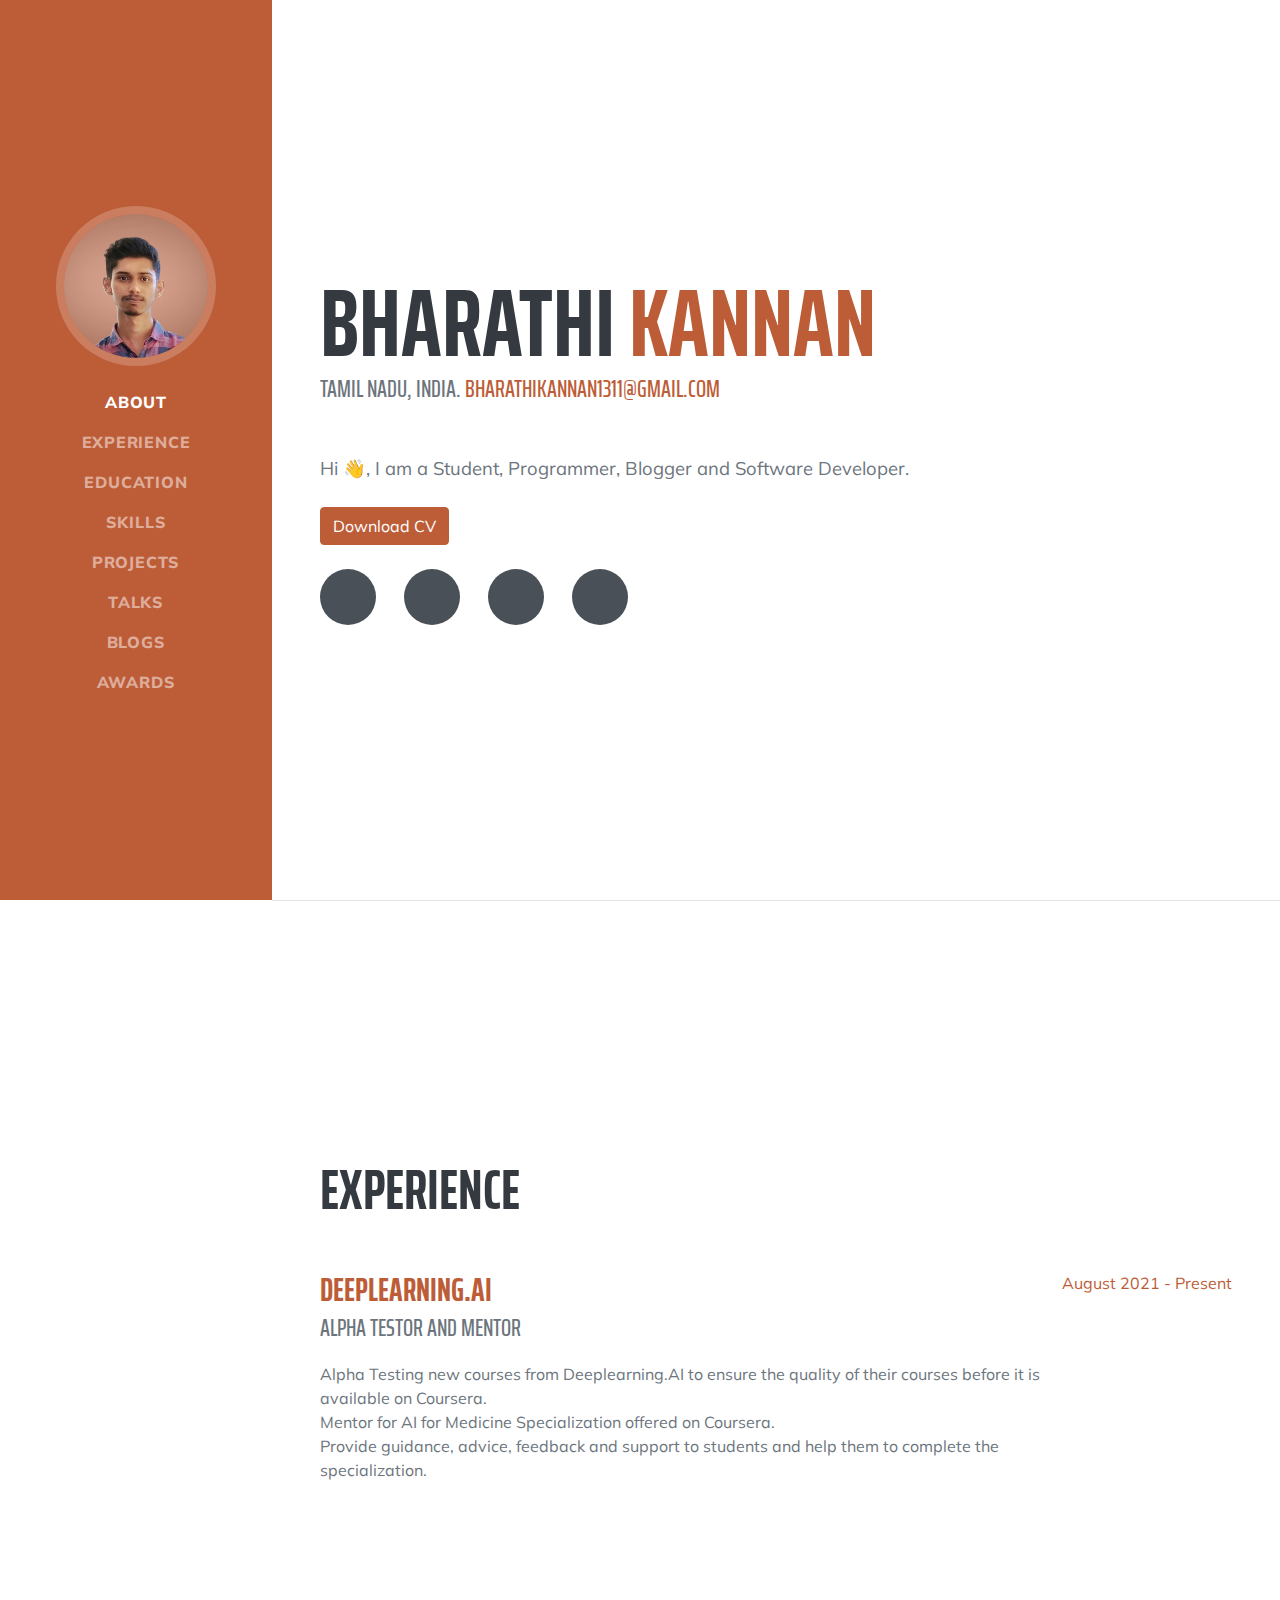
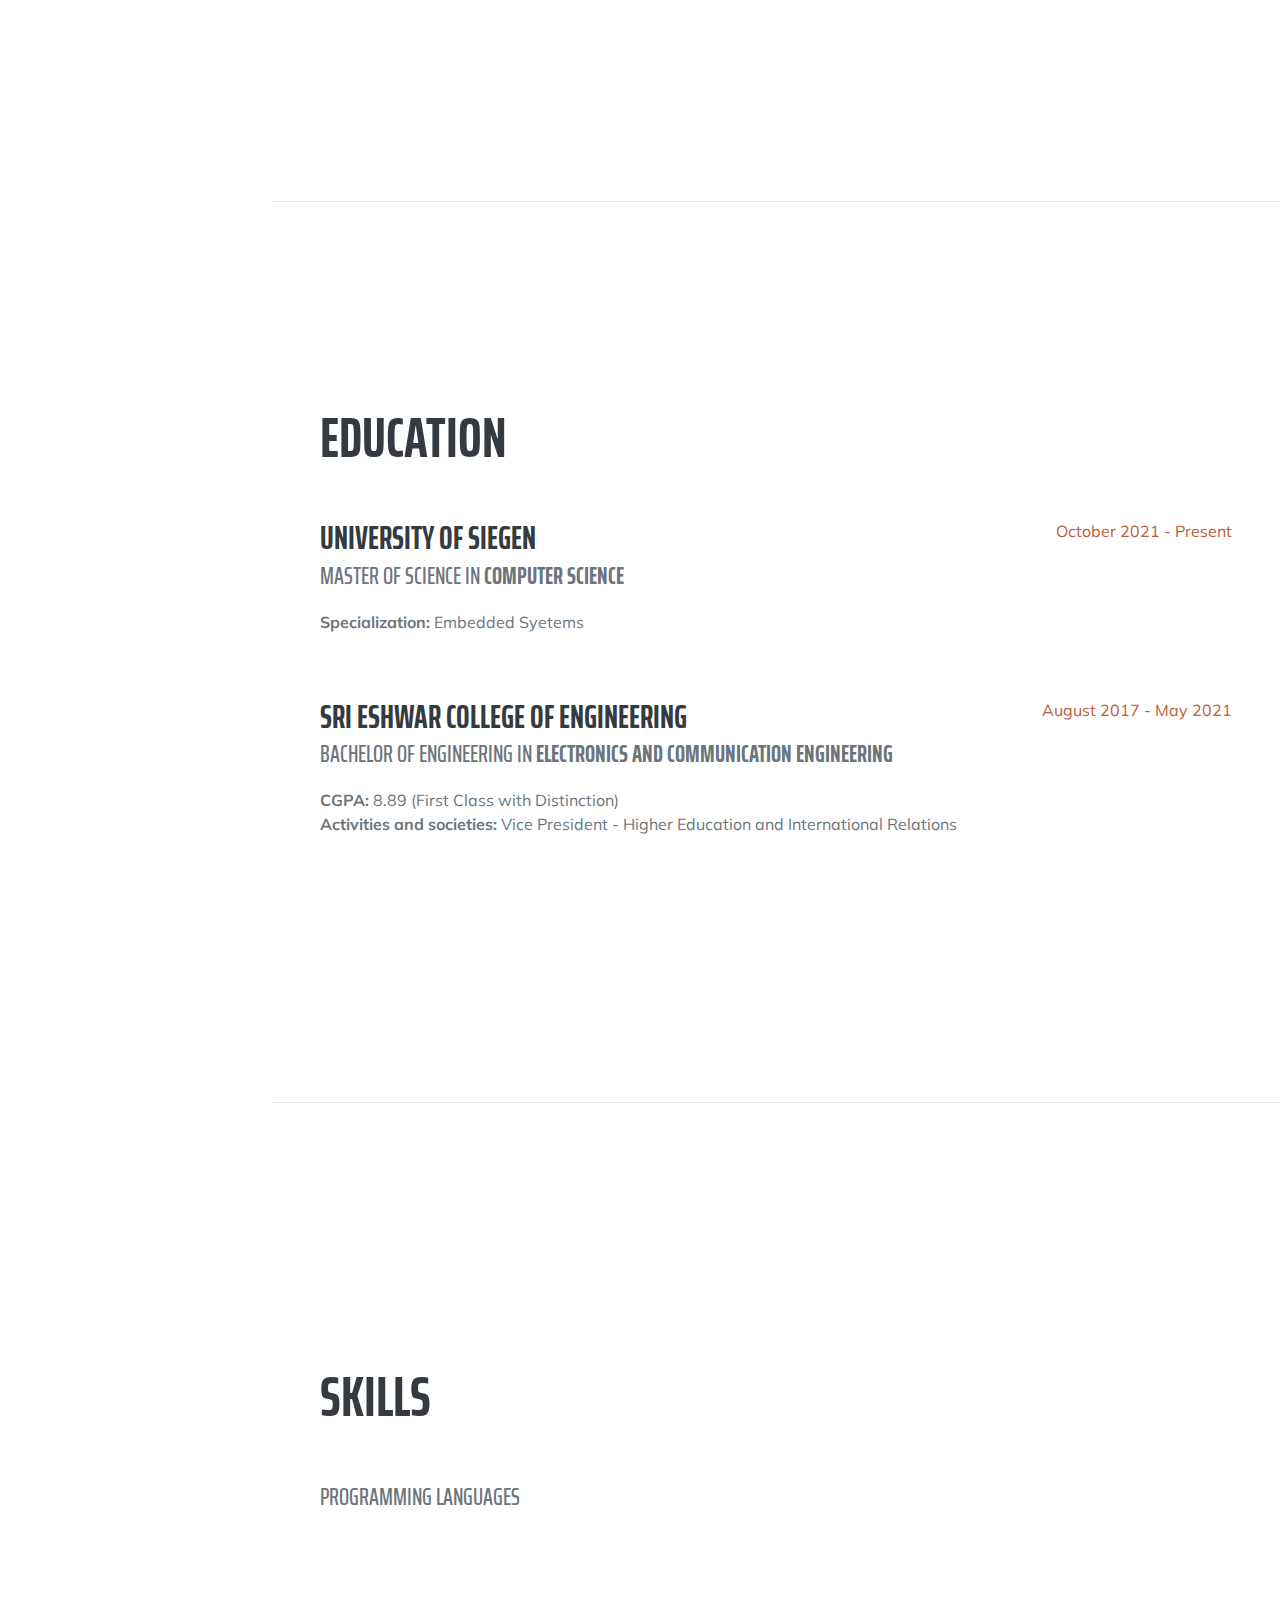
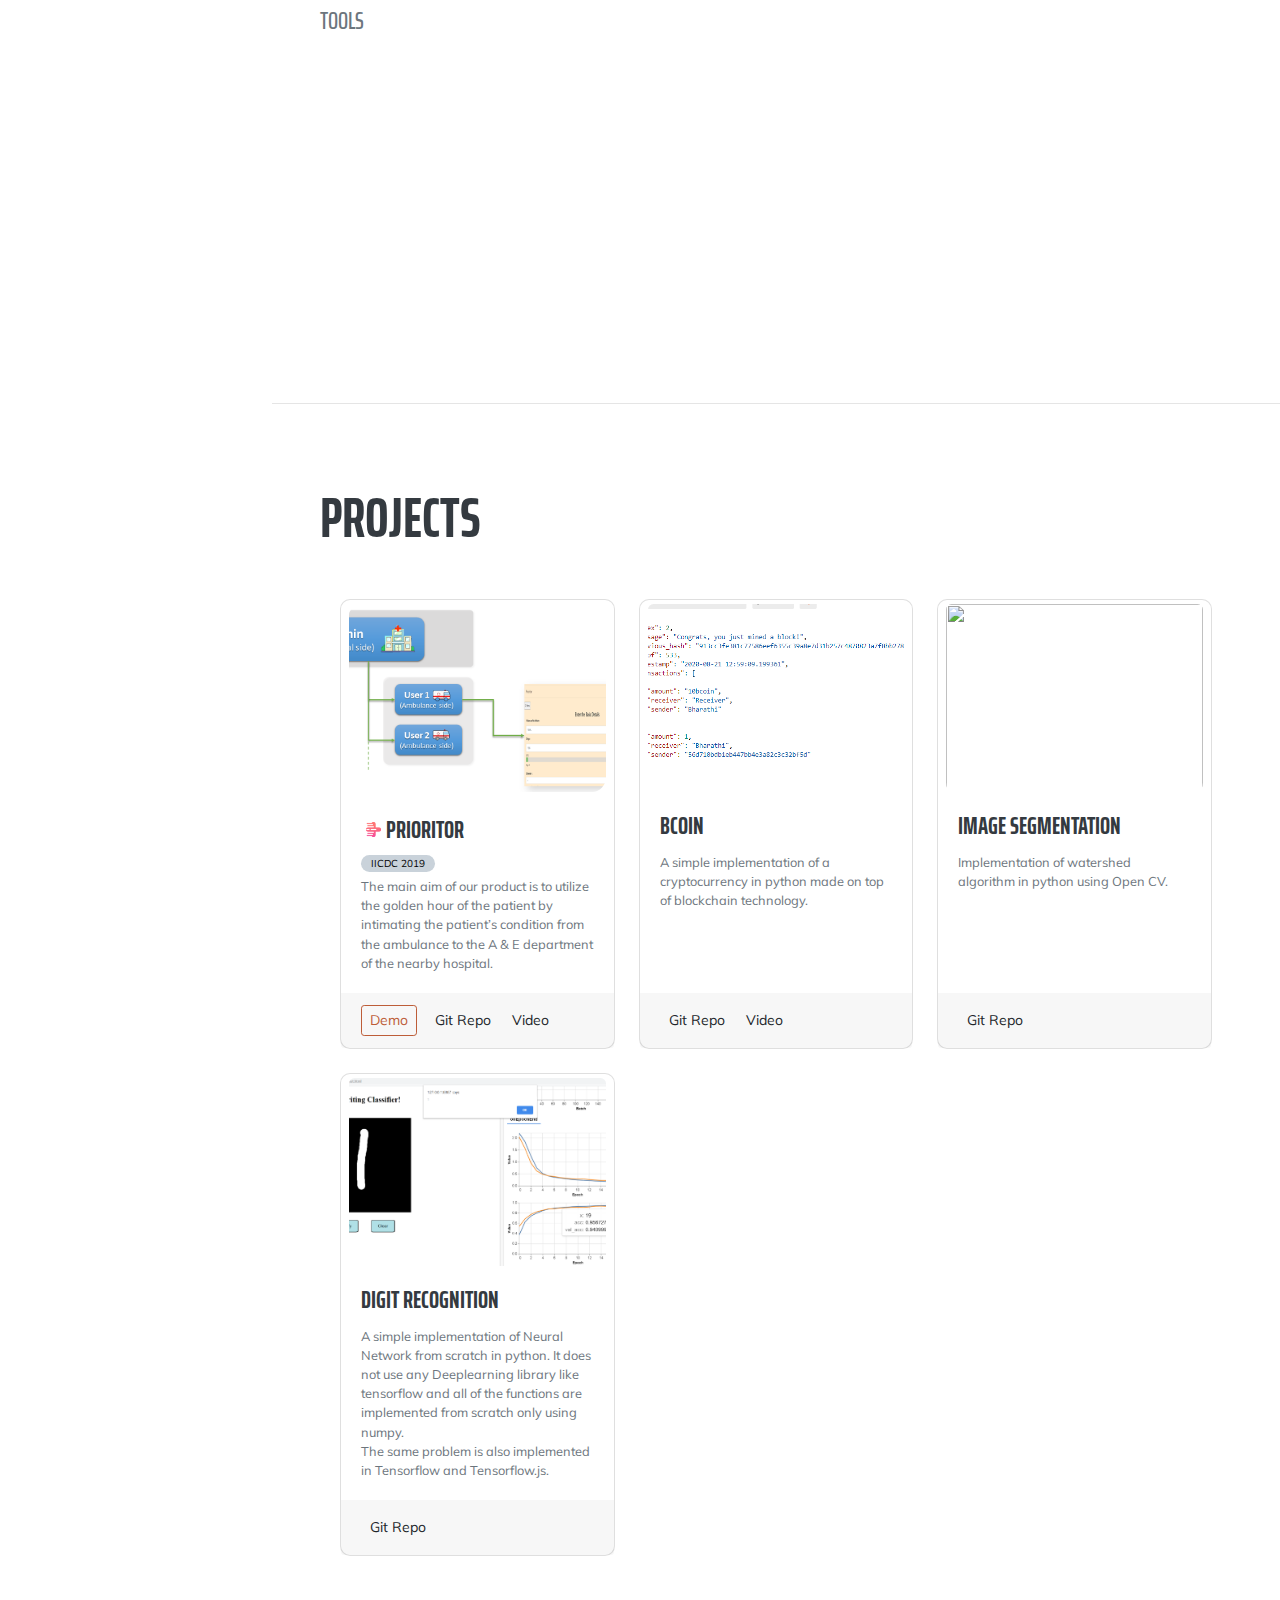
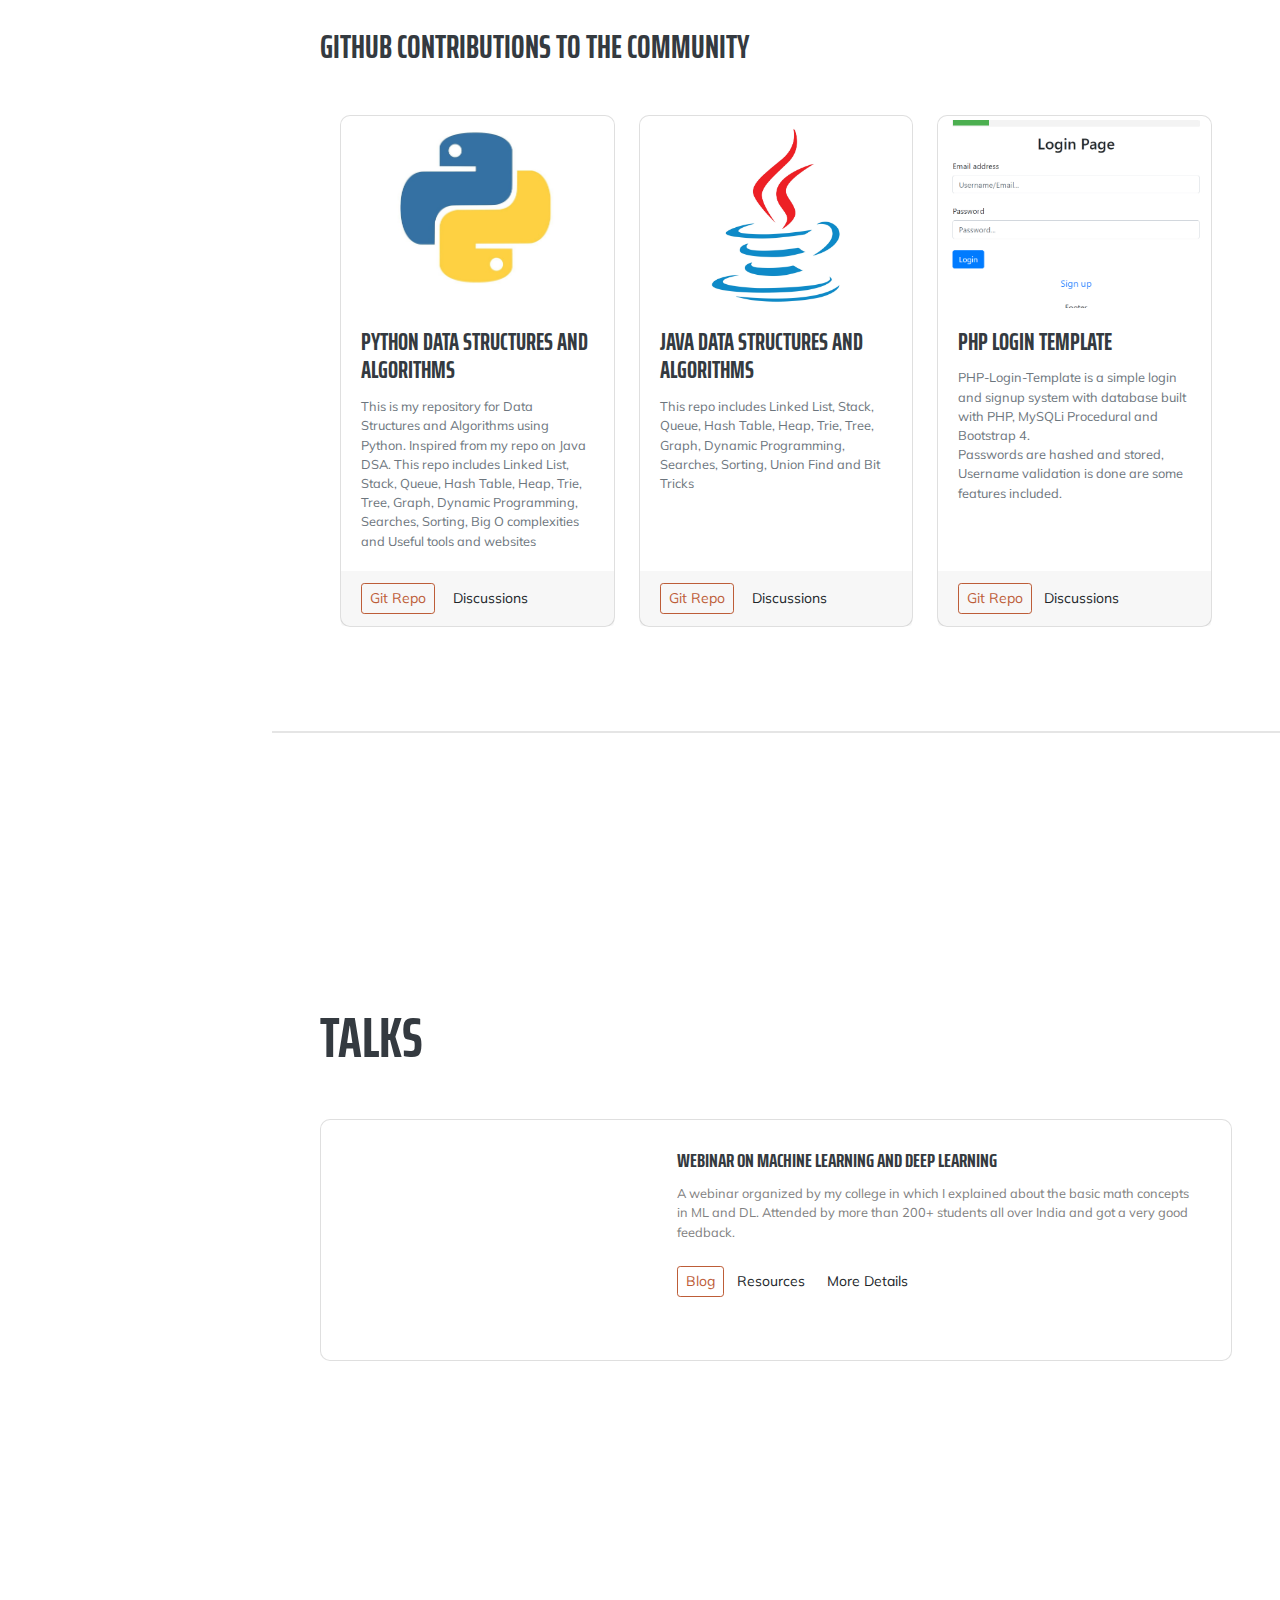
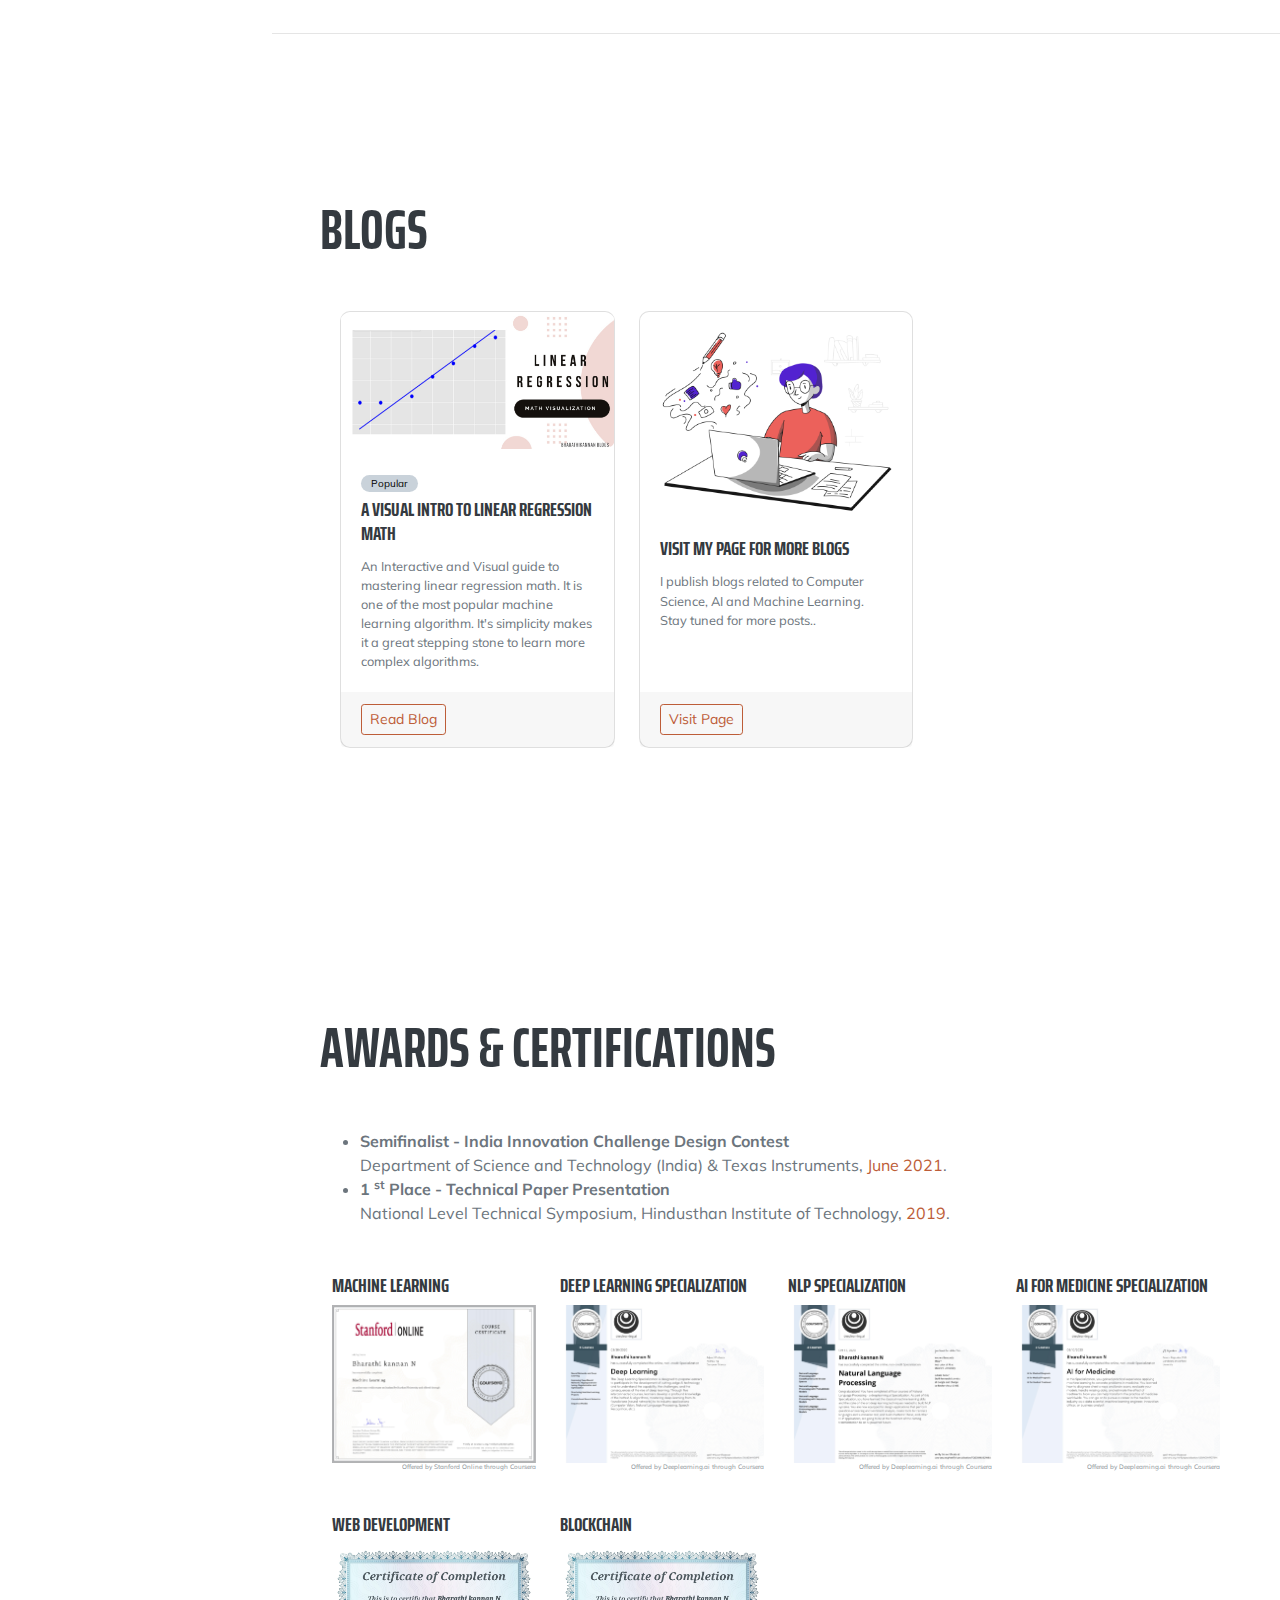
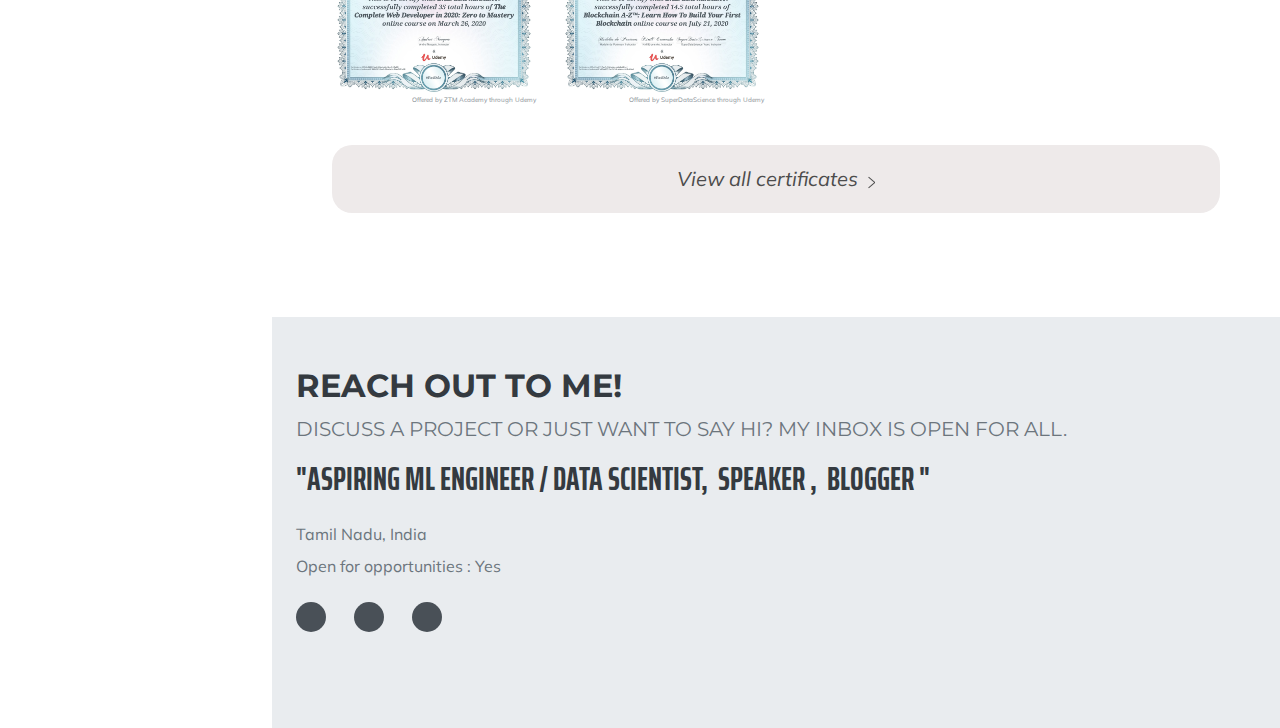
==== index.html @ 7c40009e "Update index.html" ====
<!DOCTYPE html>
<html lang="en">
    <head>
        <meta charset="utf-8" />
        <meta name="viewport" content="width=device-width, initial-scale=1, shrink-to-fit=no" />
        <meta name="description" content="" />
        <meta name="author" content="" />
        <title>Bharathi Kannan | Portfolio</title>
        <link rel="icon" type="image/x-icon" href="assets/img/logo.png" />
        <meta property="og:title" content="Bharathi kannan | Portfolio" />
        <meta property="og:url" content="bharathikannann.github.io" />
        <meta property='og:image' content='assets/img/manontable.png' />
        <meta property="og:description" content="Hi all, I'm Bharathi Kannan" />
        <!-- Font Awesome icons (free version)-->
        <script src="https://use.fontawesome.com/releases/v5.15.1/js/all.js" crossorigin="anonymous"></script>
        <!-- Google fonts-->
        <link href="https://fonts.googleapis.com/css2?family=Montserrat:ital,wght@0,300;0,400;0,500;1,400&display=swap"
            rel="stylesheet">
        <link href="https://fonts.googleapis.com/css?family=Saira+Extra+Condensed:500,700" rel="stylesheet" type="text/css" />
        <link href="https://fonts.googleapis.com/css?family=Muli:400,400i,800,800i" rel="stylesheet" type="text/css" />
        <!-- Core theme CSS (includes Bootstrap)-->
        <link href="css/styles.css" rel="stylesheet" />
        <script src="https://code.iconify.design/1/1.0.7/iconify.min.js"></script>
        <script src="https://ajax.googleapis.com/ajax/libs/jquery/3.5.1/jquery.min.js"></script>

        <!-- Global site tag (gtag.js) - Google Analytics -->
        <script async src="https://www.googletagmanager.com/gtag/js?id=UA-186067054-2"></script>
        <script>
            window.dataLayer = window.dataLayer || [];
            function gtag() { dataLayer.push(arguments); }
            gtag('js', new Date());

            gtag('config', 'UA-186067054-2');
        </script>
        <style>
            .wave {
            animation-name: wave-animation;  /* Refers to the name of your @keyframes element below */
            animation-duration: 2.5s;        /* Change to speed up or slow down */
            animation-iteration-count: infinite;  /* Never stop waving :) */
            transform-origin: 70% 70%;       /* Pivot around the bottom-left palm */
            display: inline-block;
            }

            @keyframes wave-animation {
                0% { transform: rotate( 0.0deg) }
            10% { transform: rotate(14.0deg) }  /* The following five values can be played with to make the waving more or less extreme */
            20% { transform: rotate(-8.0deg) }
            30% { transform: rotate(14.0deg) }
            40% { transform: rotate(-4.0deg) }
            50% { transform: rotate(10.0deg) }
            60% { transform: rotate( 0.0deg) }  /* Reset for the last half to pause */
            100% { transform: rotate( 0.0deg) }
            }
        </style>

    </head>
    <body id="page-top">
        <!-- Navigation-->
        <nav class="navbar navbar-expand-lg navbar-dark bg-primary fixed-top" id="sideNav">
            <a class="navbar-brand js-scroll-trigger" href="#page-top">
                <span class="d-block d-lg-none">Bharathi Kannan</span>
                <span class="d-none d-lg-block"><img class="img-fluid img-profile rounded-circle mx-auto mb-2" src="assets/img/profile.jpg" alt="" /></span>
            </a>
            <button class="navbar-toggler" type="button" data-toggle="collapse" data-target="#navbarSupportedContent" aria-controls="navbarSupportedContent" aria-expanded="false" aria-label="Toggle navigation"><span class="navbar-toggler-icon"></span></button>
            <div class="collapse navbar-collapse" id="navbarSupportedContent">
                <ul class="navbar-nav">
                    <li class="nav-item"><a class="nav-link js-scroll-trigger" href="#about">About</a></li>
                    <li class="nav-item"><a class="nav-link js-scroll-trigger" href="#experience">Experience</a></li>
                    <li class="nav-item"><a class="nav-link js-scroll-trigger" href="#education">Education</a></li>
                    <li class="nav-item"><a class="nav-link js-scroll-trigger" href="#skills">Skills</a></li>
                    <li class="nav-item"><a class="nav-link js-scroll-trigger" href="#projects">Projects</a></li>
                    <li class="nav-item"><a class="nav-link js-scroll-trigger" href="#talks">Talks</a></li>
                    <li class="nav-item"><a class="nav-link js-scroll-trigger" href="#blogs">Blogs</a></li>
                    <!-- <li class="nav-item"><a class="nav-link js-scroll-trigger" href="#interests">Interests</a></li> -->
                    <li class="nav-item"><a class="nav-link js-scroll-trigger" href="#awards">Awards</a></li>
                </ul>
            </div>
        </nav>
        <!-- Page Content-->
        <div class="container-fluid p-0">
            <!-- About-->
            <section class="resume-section" id="about">
                <div class="resume-section-content">
                    <h1 class="mb-0">
                        Bharathi
                        <span class="text-primary">Kannan</span>
                    </h1>
                    <div class="subheading mb-5">
                        Tamil Nadu, India.
                        <a href="mailto:bharathikannan1311@gmail.com">bharathikannan1311@gmail.com</a>
                    </div>
                    <p class="lead mb-4">Hi <span class="wave">👋</span>, I am a Student, Programmer, Blogger and Software Developer.</p>
                    <div class="mb-4">
                        <a href="assets/Curriculum vitae.pdf" target="_blank" class="btn btn-primary">Download CV</a>
                    </div>
                    <div class="social-icons">
                        <a class="social-icon" href="https://www.linkedin.com/in/bharathi-kannan-n-077a1b14a/" target="_blank"><i class="fab fa-linkedin-in"></i></a>
                        <a class="social-icon" href="https://github.com/bharathikannann" target="_blank"><i class="fab fa-github"></i></a>
                        <a class="social-icon" href="https://twitter.com/bkn1311?s=08" target="_blank"><i class="fab fa-twitter"></i></a>
                        <a class="social-icon" href="https://bharathikannann.github.io/blogs/" target="_blank"><span class="iconify" data-icon="dashicons:welcome-write-blog" data-inline="false"></span></a>
                        <!-- <a class="social-icon" href="#"><i class="fab fa-facebook-f" target="_blank"></i></a> -->
                    </div>
                </div>
            </section>
            <hr class="m-0" />
            <!-- Experience-->
            <section class="resume-section" id="experience">
                <div class="resume-section-content">
                    <h2 class="mb-5">Experience</h2>
                    <div class="d-flex flex-column flex-md-row justify-content-between mb-5">
                        <div class="flex-grow-1">
                            <h3 class="mb-0"><a href="https://www.coursera.org/deeplearning-ai" target="_blank">Deeplearning.AI</a></h3>
                            <div class="subheading mb-3">Alpha Testor and Mentor</div>
                            <p> Alpha Testing new courses from Deeplearning.AI to ensure the quality of their courses before it is available on Coursera.<br>
                                Mentor for AI for Medicine Specialization offered on Coursera.<br>
                                Provide guidance, advice, feedback and support to students and help them to complete the specialization.</p>
                        </div>
                        <div class="flex-shrink-0"><span class="text-primary">August 2021 - Present</span></div>
                    </div>
                    <!-- <div class="d-flex flex-column flex-md-row justify-content-between mb-5">
                        <div class="flex-grow-1">
                            <h3 class="mb-0">Web Developer</h3>
                            <div class="subheading mb-3">Intelitec Solutions</div>
                            <p>Capitalize on low hanging fruit to identify a ballpark value added activity to beta test. Override the digital divide with additional clickthroughs from DevOps. Nanotechnology immersion along the information highway will close the loop on focusing solely on the bottom line.</p>
                        </div>
                        <div class="flex-shrink-0"><span class="text-primary">December 2011 - March 2013</span></div>
                    </div>
                    <div class="d-flex flex-column flex-md-row justify-content-between mb-5">
                        <div class="flex-grow-1">
                            <h3 class="mb-0">Junior Web Designer</h3>
                            <div class="subheading mb-3">Shout! Media Productions</div>
                            <p>Podcasting operational change management inside of workflows to establish a framework. Taking seamless key performance indicators offline to maximise the long tail. Keeping your eye on the ball while performing a deep dive on the start-up mentality to derive convergence on cross-platform integration.</p>
                        </div>
                        <div class="flex-shrink-0"><span class="text-primary">July 2010 - December 2011</span></div>
                    </div>
                    <div class="d-flex flex-column flex-md-row justify-content-between">
                        <div class="flex-grow-1">
                            <h3 class="mb-0">Web Design Intern</h3>
                            <div class="subheading mb-3">Shout! Media Productions</div>
                            <p>Collaboratively administrate empowered markets via plug-and-play networks. Dynamically procrastinate B2C users after installed base benefits. Dramatically visualize customer directed convergence without revolutionary ROI.</p>
                        </div>
                        <div class="flex-shrink-0"><span class="text-primary">September 2008 - June 2010</span></div>
                    </div> -->
                </div>
            </section>
            <hr class="m-0" />
            <!-- Education-->
            <section class="resume-section" id="education">
                <div class="resume-section-content">
                    <h2 class="mb-5">Education</h2>
                    <div class="d-flex flex-column flex-md-row justify-content-between mb-5">
                        <div class="flex-grow-1">
                            <h3 class="mb-0">University of Siegen</h3>
                            <div class="subheading mb-3">Master of Science in <b>Computer Science</b></div>
                            <div>
                                <p><b>Specialization: </b>Embedded Syetems</p>
                            </div>
                            <!-- <p>CGPA: <b>8.89</b> (First Class with Distinction)</p> -->
                        </div>
                        <div class="flex-shrink-0"><span class="text-primary">October 2021 - Present</span></div>
                    </div>
                    <div class="d-flex flex-column flex-md-row justify-content-between mb-5">
                        <div class="flex-grow-1">
                            <h3 class="mb-0">Sri Eshwar College of Engineering</h3>
                            <div class="subheading mb-3">Bachelor of Engineering in <b>Electronics and Communication Engineering</b></div>
                            <div>
                                <p><b>CGPA:</b> 8.89 (First Class with Distinction)<br><b>Activities and societies:</b> Vice President - Higher Education and International Relations</p>
                            </div>
                            
                        </div>
                        <div class="flex-shrink-0"><span class="text-primary">August 2017 - May 2021</span></div>
                    </div>
                    <!-- <div class="d-flex flex-column flex-md-row justify-content-between">
                        <div class="flex-grow-1">
                            <h3 class="mb-0">James Buchanan High School</h3>
                            <div class="subheading mb-3">Technology Magnet Program</div>
                            <p>GPA: 3.56</p>
                        </div>
                        <div class="flex-shrink-0"><span class="text-primary">August 2002 - May 2006</span></div>
                    </div> -->
                </div>
            </section>
            <hr class="m-0" />
            <!-- Skills-->
            <section class="resume-section" id="skills">
                <div class="resume-section-content">
                    <h2 class="mb-5">Skills</h2>
                    <div class="subheading mb-3">Programming Languages</div>
                    <ul class="list-inline dev-icons">
                        <li class="list-inline-item"><i class="fab fa-python"></i></li>
                        <li class="list-inline-item"><i class="fab fa-java"></i></li>
                        <li class="list-inline-item"><i class="fab fa-html5"></i></li>
                        <li class="list-inline-item"><i class="fab fa-css3-alt"></i></li>
                        <li class="list-inline-item"><i class="fab fa-js-square"></i></li>
                        <li class="list-inline-item"><i class="fab fa-php"></i></li>
                    <div class="subheading mb-3">Tools</div>
                        <!-- <li class="list-inline-item"><i><img src="assets/img/c.png"></i></li> -->
                        <li class="list-inline-item "><span class="iconify mb-4 mt-2 pt-1" data-icon="simple-icons:tensorflow" data-inline="false"></span></li>
                        <li class="list-inline-item "><span class="iconify mb-4 mt-2 pt-1" data-icon="cib:pytorch" data-inline="false"></span></li>
                        <li class="list-inline-item "><span class="iconify mb-4 mt-2 pt-1" data-icon="file-icons:numpy" data-inline="false"></span></li>
                        <li class="list-inline-item "><span class="iconify mb-4 mt-2 pt-1" data-icon="simple-icons:pandas" data-inline="false"></span></li>
                        <li class="list-inline-item "><span class="iconify mb-4 mt-2 pt-1" data-icon="file-icons:matlab" data-inline="false"></span></li>
                        <li class="list-inline-item "><span class="iconify mb-4 mt-2 pt-1" data-icon="simple-icons:scikit-learn" data-inline="false"></span></li>
                        <li class="list-inline-item "><span class="iconify mb-4 mt-2 pt-1" data-icon="simple-icons:opencv" data-inline="false"></span></li>
                        <li class="list-inline-item"><i class="fab fa-github"></i></li>
                        <li class="list-inline-item"><i class="fab fa-bootstrap"></i></li>
                    </ul>
                    <!-- <div class="subheading mb-3">Workflow</div>
                    <ul class="fa-ul mb-0">
                        <li>
                            <span class="fa-li"><i class="fas fa-check"></i></span>
                            Mobile-First, Responsive Design
                        </li>
                        <li>
                            <span class="fa-li"><i class="fas fa-check"></i></span>
                            Cross Browser Testing & Debugging
                        </li>
                        <li>
                            <span class="fa-li"><i class="fas fa-check"></i></span>
                            Cross Functional Teams
                        </li>
                        <li>
                            <span class="fa-li"><i class="fas fa-check"></i></span>
                            Agile Development & Scrum
                        </li>
                    </ul>
                </div> -->
            </section>
            <hr class="m-0" />


            <!-- Projects-->
            <section class="resume-section" id="projects">
                <div class="resume-section-content">
                    <h2 class="mb-5">Projects</h2>
                    <div id="projectid">


                        <div class="row row-cols-1 row-cols-md-3 g-4 ml-2 mr-2">
                            <div class="col-12 col-sm-6 col-md-4 col-lg-4 mb-4">
                                <div class="card h-100 shadowhover hover-pointer">
                                <img src="assets/img/ambulance-side.png" class="card-img-top card-img-top-fit pl-2 pr-2 pt-1" alt="prioritor" style="border-radius:8%;">
                                <div class="card-body"> 
                                    <h4 class="card-title mt-1 mb-1"><img src="assets/img/prioritor-logo.png" width="25px" height="20px" style="padding: 0px 5px 5px 5px;">Prioritor </h4>
                                     <span style="color: rgb(0, 0, 0); background-color: rgb(201, 210, 218); border-radius: 10px; padding: 2px 10px 2px 10px; font-size: 10px;">IICDC 2019</span> 
                                    <p class="card-text mt-1">The main aim of our product is to utilize the golden hour of the patient by intimating the patient’s condition from the
                                                    ambulance to the A & E department of the nearby hospital. </p>
                                </div>
                                <div class="card-footer border-top-0">
                                    <small class="text-muted">
                                        <a href="https://prioritordemo.herokuapp.com/" target="_blank" class="btn btn-outline-primary btn-sm">Demo</a>&nbsp;&nbsp;
                                                <a href="https://github.com/bharathikannann/prioritor" target="_blank" class="btn btn-sm">Git Repo</a>
                                                <a href="https://youtu.be/MLfC4G1-AOU" target="_blank" class="btn btn-sm">Video</a>
                                    </small>
                                </div>
                                </div>
                            </div>
                            <div class="col-12 col-sm-6 col-md-4 col-lg-4 mb-4">
                                <div class="card h-100 shadowhover hover-pointer">
                                <img src="assets/img/MiningBlock.png" class="card-img-top card-img-top-fit pl-2 pr-2 pt-1" alt="" style="border-radius: 5%;">
                                <div class="card-body">
                                    <h4 class="card-title">Bcoin</h4>
                                    <p class="card-text">A simple implementation of a cryptocurrency in python made on top of blockchain technology. </p>
                                </div>
                                <div class="card-footer border-top-0">
                                    <small class="text-muted">
                                        <a href="https://github.com/bharathikannann/bcoin" target="_blank" class="btn btn-sm">Git Repo</a>
                                        <a href="https://github.com/bharathikannann/bcoin/blob/master/Demo/Demo.mp4" target="_blank" class="btn btn-sm">Video</a>
                                    </small>
                                </div>
                                </div>
                            </div>

                            <div class="col-12 col-sm-6 col-md-4 col-lg-4 mb-4">
                                <div class="card h-100 shadowhover hover-pointer">
                                <img src="https://github.com/bharathikannann/Image-Segmentation-OpenCV/raw/main/Images/demo.gif" class="card-img-top card-img-top-fit pl-2 pr-2 pt-1" alt="" style="border-radius: 5%;">
                                <div class="card-body">
                                    <h4 class="card-title">Image Segmentation</h4>
                                    <p class="card-text">
                                        Implementation of watershed algorithm in python using Open CV. 
                                    </p>
                                </div>
                                <div class="card-footer border-top-0">
                                    <small class="text-muted">
                                        <a href="https://github.com/bharathikannann/Image-Segmentation-OpenCV" target="_blank" class="btn btn-sm">Git Repo</a>
                                    </small>
                                </div>
                                </div>
                            </div>

                            <div class="col-12 col-sm-6 col-md-4 col-lg-4 mb-4">
                                <div class="card h-100 shadowhover hover-pointer">
                                <img src="assets/img/predict1.png" class="card-img-top card-img-top-fit pl-2 pr-2 pt-1" alt="" style="border-radius: 5%;">
                                <div class="card-body">
                                    <h4 class="card-title">Digit Recognition</h4>
                                    <p class="card-text">
                                        A simple implementation of Neural Network from scratch in python. It does not use any Deeplearning library like
                                        tensorflow and all of the functions are implemented from scratch only using numpy.<br> The same problem is also implemented in Tensorflow and Tensorflow.js.
                                    </p>
                                </div>
                                <div class="card-footer border-top-0">
                                    <small class="text-muted">
                                        <a href="https://github.com/bharathikannann/digit-recognition" target="_blank" class="btn btn-sm">Git Repo</a>
                                    </small>
                                </div>
                                </div>
                            </div>
                        </div>


                        <br><br>
                        <h3 class="mb-5">Github Contributions to the community</h3>

                        <div class="row row-cols-1 row-cols-md-3 g-4 ml-2 mr-2">
                            <div class="col-12 col-sm-6 col-md-4 col-lg-4 mb-4">
                                <div class="card h-100 shadowhover hover-pointer">
                                <img src="assets/img/python.jpg" class="card-img-top card-img-top-fit pl-2 pr-2 pt-1" alt="Bcoim mining" style="border-radius: 5%;">
                                <div class="card-body">
                                    <h4 class="card-title">Python Data Structures and Algorithms</h4>
                                    <p class="card-text">
                                        This is my repository for Data Structures and Algorithms using Python. Inspired from my repo on Java DSA.
                                            This repo includes
                                                Linked List,
                                                Stack,
                                                Queue,
                                                Hash Table,
                                                Heap,
                                                Trie,
                                                Tree,
                                                Graph,
                                                Dynamic Programming,
                                                Searches,
                                                Sorting,
                                                Big O complexities
                                                and 
                                                Useful tools and websites
                                    </p>
                                </div>
                                <div class="card-footer border-top-0">
                                    <small class="text-muted">
                                        <a href="https://github.com/bharathikannann/Python-Data-Structures-and-Algorithms/" target="_blank" class="btn btn-outline-primary btn-sm">Git Repo</a>&nbsp;&nbsp;
                                        <a href="https://github.com/bharathikannann/Python-Data-Structures-and-Algorithms/discussions" target="_blank" class="btn btn-sm">Discussions</a>
                                    </small>
                                </div>
                                </div>
                            </div>
                            <div class="col-12 col-sm-6 col-md-4 col-lg-4 mb-4">
                                <div class="card h-100 shadowhover hover-pointer">
                                <img src="assets/img/java.jpg" class="card-img-top card-img-top-fit pl-2 pr-2 pt-1" alt="Bcoim mining" style="border-radius: 5%;">
                                <div class="card-body">
                                    <h4 class="card-title">Java Data Structures and Algorithms</h4>
                                    <p class="card-text">
                                        This repo includes
                                                Linked List,
                                                Stack,
                                                Queue,
                                                Hash Table,
                                                Heap,
                                                Trie,
                                                Tree,
                                                Graph,
                                                Dynamic Programming,
                                                Searches,
                                                Sorting,
                                                Union Find
                                                and Bit Tricks
                                    </p>
                                </div>
                                <div class="card-footer border-top-0">
                                    <small class="text-muted">
                                        <a href="https://github.com/bharathikannann/Java-Data-Structures-and-Algorithms/" target="_blank" class="btn btn-outline-primary btn-sm">Git Repo</a>&nbsp;&nbsp;
                                        <a href="https://github.com/bharathikannann/Java-Data-Structures-and-Algorithms/discussions" target="_blank" class="btn btn-sm">Discussions</a>
                                    </small>
                                </div>
                                </div>
                            </div>
                            <div class="col-12 col-sm-6 col-md-4 col-lg-4 mb-4">
                                <div class="card h-100 shadowhover hover-pointer">
                                <img src="assets/img/PHP-login-template.png" class="card-img-top card-img-top-fit pl-2 pr-2 pt-1" alt="Bcoim mining" style="border-radius: 5%;">
                                <div class="card-body">
                                    <h4 class="card-title">PHP Login Template</h4>
                                    <p class="card-text">
                                        PHP-Login-Template is a simple login and signup system with database built with PHP, MySQLi Procedural and Bootstrap 4.<br>Passwords are hashed and stored, Username validation is done are some features included.
                                    </p>
                                </div>
                                <div class="card-footer border-top-0">
                                    <small class="text-muted">
                                        <a href="https://github.com/bharathikannann/PHP-Login-Template" target="_blank" class="btn btn-sm btn-outline-primary">Git Repo</a>
                                        <a href="https://github.com/bharathikannann/PHP-Login-Template/discussions" target="_blank" class="btn btn-sm">Discussions</a>
                                    </small>
                                </div>
                                </div>
                            </div>

                        </div>


                    </div>
                </div>
            </section>
            <hr class="m-0" />

            <!-- Courses and Certifications-->
            
            <hr class="m-0" />

            <!-- Talks -->
            <section class="resume-section" id="talks">
                <div class="resume-section-content">
                    <h2 class="mb-5">Talks</h2>

                    <a href="https://www.youtube.com/watch?v=9wVjTK6Fv1k" target="_blank" style="text-decoration:none; color: grey;">
                    <div class="card shadowhover hover-pointer">
                        <div class="card-body">
                            <div class="container">
                                <div class="row">
                                    <div class="col-12 col-sm col-md-auto col-lg-auto">
                                            <div class="embed-responsive embed-responsive-16by9 iframe-youtube img-fluid">
                                                <iframe class="embed-responsive-item" src="https://www.youtube.com/embed/9wVjTK6Fv1k" frameborder="0"
                                                    allow="accelerometer; autoplay; clipboard-write; encrypted-media; gyroscope; picture-in-picture"
                                                    allowfullscreen></iframe>
                                            </div>
                                    </div>
                                    <div class="col-12 col-sm mt-2">
                                        <h5 class="card-title">Webinar on Machine Learning and Deep Learning</h5>
                                        <p class="card-text mb-4 card-text-font-size">A webinar organized by my college in which I explained about the basic math concepts in ML and DL. Attended by more than 200+ students all over India
                                        and got a very good feedback.</p>
                                        <a href="https://github.com/bharathikannann/Python/tree/master/Webinar" target="_blank" class="btn  btn-outline-primary btn-sm">Blog</a>
                                        <a href="https://bharathikannann.github.io/blogs/machine-learning-and-deep-learning-webinar/" target="_blank"
                                            class="btn btn-sm">Resources</a>
                                        <a href="https://github.com/bharathikannann/Python/blob/master/Webinar/intro.md" target="_blank"
                                            class="btn btn-sm">More Details</a>

                                </div>
                                </div>
                            </div>
                        </div>
                    </div></a>
                    
                </div>
            </section>
            <hr class="m-0" />

            <!-- Blogs-->
            <section class="resume-section" id="blogs">
                <div class="resume-section-content">
                    <h2 class="mb-5">Blogs</h2>
                    <div id="blogs">
                        <div class="row row-cols-1 row-cols-md-3 g-4 ml-2 mr-2">
                            <div class="col-12 col-sm-6 col-md-4 col-lg-4 mb-4">
                                <div class="card h-100 shadowhover hover-pointer">
                                <img src="assets/img/blogs/linear-regression-blog.jpg" class="card-img-top" alt="linear-regression" style="border-radius: 5%;">
                                <div class="card-body">
                                    <span style="color: rgb(0, 0, 0); background-color: rgb(201, 210, 218); border-radius: 10px; padding: 2px 10px 2px 10px; font-size: 10px;">Popular</span>
                                    <h5 class="card-title mt-1">A Visual Intro to Linear Regression Math</h5>
                                    <p class="card-text">An Interactive and Visual guide to mastering linear regression math. It is one of the most popular machine learning
                                            algorithm. It's simplicity makes it a great stepping stone to learn more complex algorithms.</p>
                                </div>
                                <div class="card-footer border-top-0">
                                    <small class="text-muted">
                                        <a href="https://bharathikannann.github.io/blogs/a-visual-intro-to-linear-regression-math/" target="_blank"
                                                class="btn btn-outline-primary btn-sm">Read Blog</a>
                                    </small>
                                </div>
                                </div>
                            </div>
                            <div class="col-12 col-sm-6 col-md-4 col-lg-4 mb-4">
                                <div class="card h-100 shadowhover hover-pointer">
                                <img src="assets/img/blogging.png" class="card-img-top" alt="...">
                                <div class="card-body">
                                    <h5 class="card-title">Visit my page for more blogs</h5>
                                    <p class="card-text">I publish blogs related to Computer Science, AI and Machine Learning. Stay tuned for more posts..</p>
                                </div>
                                <div class="card-footer border-top-0">
                                    <small class="text-muted">
                                        <a href="https://bharathikannann.github.io/blogs/" target="_blank" class="btn btn-outline-primary btn-sm">Visit Page</a>
                                    </small>
                                </div>
                                </div>
                            </div>
                            <!-- <div class="col-12 col-sm-6 col-md4 col-lg-4 mb-4">
                                <div class="card h-100">
                                <img src="..." class="card-img-top" alt="...">
                                <div class="card-body">
                                    <h5 class="card-title">Card title</h5>
                                    <p class="card-text">This is a wider card with supporting text below as a natural lead-in to additional content. This card has even longer content than the first to show that equal height action.</p>
                                </div>
                                <div class="card-footer">
                                    <small class="text-muted">Last updated 3 mins ago</small>
                                </div>
                                </div>
                            </div> -->
                        </div>
                    </div>     
                    <!-- <div><br>
                        <div class='container1'>
                            <a class='animated-arrow' href='https://google.com'>
                                <span class='the-arrow -left'>
                                <span class='shaft'></span>
                                </span>
                                <span class='main'>
                                <span class='text'>
                                    View all
                                </span>
                                <span class='the-arrow -right'>
                                    <span class='shaft'></span>
                                </span>
                                </span>
                            </a>
                        </div>
                    </div>    -->
                </div>
            </section>

            <!-- Interests
            <section class="resume-section" id="interests">
                <div class="resume-section-content">
                    <h2 class="mb-5">Interests</h2>
                    <p>Apart from being a web developer, I enjoy most of my time being outdoors. In the winter, I am an avid skier and novice ice climber. During the warmer months here in Colorado, I enjoy mountain biking, free climbing, and kayaking.</p>
                    <p class="mb-0">When forced indoors, I follow a number of sci-fi and fantasy genre movies and television shows, I am an aspiring chef, and I spend a large amount of my free time exploring the latest technology advancements in the front-end web development world.</p>
                </div>
            </section>
            <hr class="m-0" /> -->
            <!-- Awards-->
            <section class="resume-section" id="awards">
                <div class="resume-section-content">
                    <h2 class="mb-5">Awards & Certifications</h2>
                    <ul class="fa-ul mb-0">
                        <!-- <li>
                            <span class="fa-li"><i class="fas fa-trophy text-warning"></i></span>
                            Google Analytics Certified Developer
                        </li>
                        <li>
                            <span class="fa-li"><i class="fas fa-trophy text-warning"></i></span>
                            Mobile Web Specialist - Google Certification
                        </li> -->
                        <li>
                            <span class="fa-li"><i class="fas fa-trophy text-warning"></i></span>
                            <strong>Semifinalist - India Innovation Challenge Design Contest</strong><br>
                            Department of Science and Technology (India) & Texas Instruments, <span class="text-primary">June 2021</span>.
                        </li>
                        <li>
                            <span class="fa-li"><i class="fas fa-trophy text-warning"></i></span>
                            <strong>1
                            <sup>st</sup>
                            Place - Technical Paper Presentation</strong>
                            <br>
                            National Level Technical Symposium, Hindusthan Institute of Technology, <span class="text-primary">2019</span>.   
                        </li>
                        
                        <!--
                        <li>
                            <span class="fa-li"><i class="fas fa-trophy text-warning"></i></span>
                            2
                            <sup>nd</sup>
                            Place - University of Colorado Boulder - Emerging Tech Competition 2008
                        </li>
                        <li>
                            <span class="fa-li"><i class="fas fa-trophy text-warning"></i></span>
                            1
                            <sup>st</sup>
                            Place - James Buchanan High School - Hackathon 2006
                        </li>
                        <li>
                            <span class="fa-li"><i class="fas fa-trophy text-warning"></i></span>
                            3
                            <sup>rd</sup>
                            Place - James Buchanan High School - Hackathon 2005
                        </li> -->
                    </ul><br>
                    <div id="projectid">
                    
                        <!-- model-certificates -->
                    
                        <div class="container my-4">
                    
                            <!-- Grid row -->
                            <div class="row">
                    
                                <!-- Grid column -->
                                <div class="col-lg-4 col-xl-3 col-md-4 col-6 mb-4">
                    
                                    <!--Modal: Name-->
                                    <div class="modal fade" id="modal1" tabindex="-1" role="dialog" aria-labelledby="myModalLabel"
                                        aria-hidden="true">
                                        <div class="modal-dialog modal-lg" role="document">
                    
                                            <!--Content-->
                                            <div class="modal-content">
                    
                                                <!--Body-->
                                                <div class="modal-body mb-0 p-0">
                                                    <div class="card mb-4">
                                                        <div class="card-body">
                                                            <h4 class="card-title">Machine Learning</h4>
                                                            <a> <img class="img-fluid z-depth-1 cursorchange"
                                                                    src="assets/img/certificate/ml-certificate.jpg"
                                                                    alt="Machine Learning Certificate" data-toggle="modal"
                                                                    data-target="#modal1"></a>
                                                            <p class="text-right credit-courses">Offered by Stanford Online through
                                                                Coursera</p>
                                                            <p class="card-text card-text-font-size">In this course I have learned about machine
                                                                learning techniques and implemented them in
                                                                practice. Topics include
                                                                Supervised learning (parametric/non-parametric algorithms, support
                                                                vector machines, kernels, neural
                                                                networks).
                                                                Unsupervised learning (clustering, dimensionality reduction,
                                                                recommender systems).Best practices in machine
                                                                learning
                                                                (bias/variance theory).
                                                            </p>
                                                        </div>
                                                        <a href="https://www.coursera.org/account/accomplishments/verify/CQX9R9833PGL" " target="
                                                            _blank" class="btn btn-outline-primary btn-rounded" target="_blank">See Credential</a>
                                                    </div>
                                                </div>
                    
                                                <!--Footer-->
                                                <div class="modal-footer justify-content-center">
                                                    <button type="button" class="btn btn-outline-primary btn-rounded btn-md ml-4"
                                                        data-dismiss="modal">Close</button>
                                                </div>
                    
                                            </div>
                                            <!--/.Content-->
                    
                                        </div>
                                    </div>
                                    <!--Modal: Name-->
                    
                                    <div>
                                        <h5>Machine Learning</h5>
                                        <a> <img class="img-fluid z-depth-1 cursorchange" src="assets/img/certificate/ml-certificate.jpg"
                                                alt="Machine Learning Certificate" data-toggle="modal" data-target="#modal1"></a>
                                        <p class="text-right credit-courses">Offered by Stanford Online through Coursera</p>
                                    </div>
                    
                    
                                </div>
                                <!-- Grid column -->
                    
                                <!-- Grid column -->
                                <div class="col-lg-4 col-xl-3 col-md-4 col-6 mb-4">
                    
                                    <!--Modal: Name-->
                                    <div class="modal fade" id="modal6" tabindex="-1" role="dialog" aria-labelledby="myModalLabel"
                                        aria-hidden="true">
                                        <div class="modal-dialog modal-lg" role="document">
                    
                                            <!--Content-->
                                            <div class="modal-content">
                    
                                                <!--Body-->
                                                <div class="modal-body mb-0 p-0">
                                                    <div class="card mb-4">
                                                        <div class="card-body">
                                                            <h4 class="card-title">Deep Learning Specialization</h4>
                                                            <a> <img class="img-fluid z-depth-1 cursorchange"
                                                                    src="assets/img/certificate/dl-certificate.jpg"
                                                                    alt="Deep Learning Specialization Certificate" data-toggle="modal"
                                                                    data-target="#modal6"></a>
                                                            <br><br>
                                                            <p class="card-text card-text-font-size">In this Specialization I have learned the
                                                                foundations of Deep Learning, understand how to build
                                                                neural networks, and
                                                                learn how to lead successful machine learning projects. I have
                                                                learned about Neural Networks, Convolutional
                                                                networks,
                                                                RNNs, LSTM, Adam, Dropout, BatchNorm, and more. I have worked on
                                                                case studies from healthcare, autonomous driving,
                                                                sign
                                                                language reading, music generation, and natural language processing.
                                                            </p>
                                                            <p class="text-right credit-courses">Offered by Deeplearning.ai through
                                                                Coursera</p>
                                                        </div>
                                                        <a href="https://www.coursera.org/account/accomplishments/specialization/2VU8D4HV3VPE"
                                                            class="btn btn-outline-primary btn-rounded" target="_blank">See Credential</a>
                                                    </div>
                                                </div>
                    
                                                <!--Footer-->
                                                <div class="modal-footer justify-content-center">
                                                    <button type="button" class="btn btn-outline-primary btn-rounded btn-md ml-4"
                                                        data-dismiss="modal">Close</button>
                                                </div>
                    
                                            </div>
                                            <!--/.Content-->
                    
                                        </div>
                                    </div>
                                    <!--Modal: Name-->
                                    <div>
                                        <h5>Deep Learning Specialization</h5>
                                        <a><img class="img-fluid z-depth-1 cursorchange" src="assets/img/certificate/dl-certificate.jpg"
                                                alt="video" data-toggle="modal" data-target="#modal6"></a>
                                        <p class="text-right credit-courses">Offered by Deeplearning.ai through Coursera</p>
                                    </div>
                    
                    
                                </div>
                                <!-- Grid column -->
                    
                                <!-- Grid column -->
                                <div class="col-lg-4 col-xl-3 col-md-4 col-6 mb-4">
                    
                                    <!--Modal: Name-->
                                    <div class="modal fade" id="modal4" tabindex="-1" role="dialog" aria-labelledby="myModalLabel"
                                        aria-hidden="true">
                                        <div class="modal-dialog modal-lg" role="document">
                    
                                            <!--Content-->
                                            <div class="modal-content">
                    
                                                <!--Body-->
                                                <div class="modal-body mb-0 p-0">
                                                    <div class="card mb-4">
                                                        <div class="card-body">
                                                            <h4 class="card-title">Natural Language Processing Specialization</h4>
                                                            <a> <img class="img-fluid z-depth-1 cursorchange"
                                                                    src="assets/img/certificate/nlp-certificate.jpg"
                                                                    alt="NLP Specialization Certificate" data-toggle="modal"
                                                                    data-target="#modal4"></a>
                                                            <br><br>
                    
                                                            <p class="text-right credit-courses">Offered by Deeplearning.ai through
                                                                Coursera</p>
                                                                <p class="card-text card-text-font-size">In this course I have learned to use logistic regression, naïve Bayes, word vectors to implement sentiment analysis, complete analogies & translate
                                                                words, dynamic programming, hidden Markov models, word embeddings to implement autocorrect, autocomplete & identify
                                                                part-of-speech tags for words, recurrent neural networks, LSTMs, GRUs & Siamese network in TensorFlow & Trax for sentiment analysis, text
                                                                generation & named entity recognition, encoder-decoder, causal, & self-attention to machine translate complete sentences, summarize text, build chatbots &
                                                                question-answering.

                                                                </p>
                                                        </div>
                                                        <a href="https://www.coursera.org/account/accomplishments/specialization/TQG3KMU62W8U" target="_blank"
                                                            class="btn btn-outline-primary btn-rounded">See Credential</a>
                                                    </div>
                                                </div>
                    
                                                <!--Footer-->
                                                <div class="modal-footer justify-content-center">
                                                    <button type="button" class="btn btn-outline-primary btn-rounded btn-md ml-4"
                                                        data-dismiss="modal">Close</button>
                                                </div>
                    
                                            </div>
                                            <!--/.Content-->
                    
                                        </div>
                                    </div>
                                    <!--Modal: Name-->
                    
                                    <div>
                                        <h5>NLP Specialization</h5>
                                        <a><img class="img-fluid z-depth-1 cursorchange" src="assets/img/certificate/nlp-certificate.jpg"
                                                alt="video" data-toggle="modal" data-target="#modal4"></a>
                                        <p class="text-right credit-courses">Offered by Deeplearning.ai through Coursera</p>
                                    </div>
                    
                    
                                </div>
                                <!-- Grid column -->
                    
                    
                    
                                <!-- Grid column -->
                                <div class="col-lg-4 col-xl-3 col-md-4 col-6 mb-4">
                    
                                    <!-- Modal: Name-->
                                    <div class="modal fade" id="modal8" tabindex="-1" role="dialog" aria-labelledby="myModalLabel"
                                        aria-hidden="true">
                                        <div class="modal-dialog modal-lg" role="document">
                    
                                            <!--Content-->
                                            <div class="modal-content">
                    
                                                <!--Body-->
                                                <div class="modal-body mb-0 p-0">
                                                    <div class="card mb-4">
                                                        <div class="card-body">
                                                            <h4 class="card-title">AI For Medicine</h4>
                                                            <a> <img class="img-fluid z-depth-1 cursorchange"
                                                                    src="assets/img/certificate/aim-certificate.jpg"
                                                                    alt="AIM Specialization Certificate" data-toggle="modal"
                                                                    data-target="#modal8"></a>
                                                            <p class="text-right credit-courses">Offered by Deeplearning.ai through
                                                                Coursera</p>
                                                                
                                                                <p class="card-text card-text-font-size">In this course I have learned to Diagnose diseases from x-rays and 3D MRI brain
                                                                    images, Predict patient survival rates more accurately using tree-based models, Estimate treatment effects on
                                                                    patients using data from randomized trials, Automate the task of labeling medical datasets using natural language
                                                                    processing.
                                                                
                                                                </p>
                                                        </div>
                                                        <a href="https://www.coursera.org/account/accomplishments/specialization/UDVNCHYRGT6M" target="_blank"
                                                            class="btn btn-outline-primary btn-rounded">See Credential</a>
                                                    </div>
                                                </div>
                    
                                                <!--Footer-->
                                                <div class="modal-footer justify-content-center">
                                                    <button type="button" class="btn btn-outline-primary btn-rounded btn-md ml-4"
                                                        data-dismiss="modal">Close</button>
                                                </div>
                    
                                            </div>
                                            <!--/.Content-->
                    
                                        </div>
                                    </div>
                                    <!--Modal: Name -->
                    
                                    <div>
                                        <h5>AI For Medicine Specialization</h5>
                                        <a><img class="img-fluid z-depth-1 cursorchange" src="assets/img/certificate/aim-certificate.jpg"
                                                alt="video" data-toggle="modal" data-target="#modal8"></a>
                                        <p class="text-right credit-courses">Offered by Deeplearning.ai through Coursera</p>
                                    </div>
                    
                                </div>
                                <!-- Grid column -->
                                <!-- Grid column -->
                                <div class="col-lg-4 col-xl-3 col-md-4 col-6 mb-4">
                    
                                    <!--Modal: Name-->
                                    <div class="modal fade" id="modal10" tabindex="-1" role="dialog" aria-labelledby="myModalLabel"
                                        aria-hidden="true">
                                        <div class="modal-dialog modal-lg" role="document">
                    
                                            <!--Content-->
                                            <div class="modal-content">
                    
                                                <!--Body-->
                                                <div class="modal-body mb-0 p-0">
                                                    <div class="card mb-4">
                                                        <div class="card-body ">
                                                            <h4 class="card-title">Web Development</h4>
                                                            <a> <img class="img-fluid z-depth-1 cursorchange"
                                                                    src="assets/img/certificate/certificatewebdevelopment-min.jpg"
                                                                    alt="Web Development Certificate" data-toggle="modal"
                                                                    data-target="#modal10"></a>
                                                            <p class="text-right credit-courses">Offered by ZTM Academy through
                                                                Udemy</p>
                    
                                                        </div>
                                                        <a href="https://www.udemy.com/certificate/UC-6bffd301-3ae2-45ba-be5c-5bed14f1e6f6/" target="_blank"
                                                            class="btn btn-outline-primary btn-rounded">See Credential</a>
                                                    </div>
                                                </div>
                    
                                                <!--Footer-->
                                                <div class="modal-footer justify-content-center">
                                                    <button type="button" class="btn btn-outline-primary btn-rounded btn-md ml-4"
                                                        data-dismiss="modal">Close</button>
                                                </div>
                    
                                            </div>
                                            <!--/.Content-->
                    
                                        </div>
                                    </div>
                                    <!--Modal: Name-->
                                    <div>
                                        <h5>Web Development</h5>
                                        <a><img class="img-fluid z-depth-1 cursorchange"
                                                src="assets/img/certificate/certificatewebdevelopment-min.jpg" alt="video"
                                                data-toggle="modal" data-target="#modal10"></a>
                                        <p class="text-right credit-courses">Offered by ZTM Academy through Udemy</p>
                                    </div>
                    
                                </div>
                                <!-- Grid column -->

                                <!-- Grid column -->
                                <div class="col-lg-4 col-xl-3 col-md-4 col-6 mb-4">
                                
                                    <!--Modal: Name-->
                                    <div class="modal fade" id="modal12" tabindex="-1" role="dialog" aria-labelledby="myModalLabel" aria-hidden="true">
                                        <div class="modal-dialog modal-lg" role="document">
                                
                                            <!--Content-->
                                            <div class="modal-content">
                                
                                                <!--Body-->
                                                <div class="modal-body mb-0 p-0">
                                                    <div class="card mb-4">
                                                        <div class="card-body ">
                                                            <h4 class="card-title">Blockchain</h4>
                                                            <a> <img class="img-fluid z-depth-1 cursorchange"
                                                                    src="assets/img/certificate/blockchain-certificate.jpg"
                                                                    alt="Web Development Certificate" data-toggle="modal" data-target="#modal12"></a>
                                                            <p class="text-right credit-courses">Offered by SuperDataScience through
                                                                Udemy</p>
                                
                                                        </div>
                                                        <a href="https://www.udemy.com/certificate/UC-c63ca677-7ac7-47e8-adac-ce5e2bd4fee1/"
                                                            target="_blank" class="btn btn-outline-primary btn-rounded">See Credential</a>
                                                    </div>
                                                </div>
                                
                                                <!--Footer-->
                                                <div class="modal-footer justify-content-center">
                                                    <button type="button" class="btn btn-outline-primary btn-rounded btn-md ml-4"
                                                        data-dismiss="modal">Close</button>
                                                </div>
                                
                                            </div>
                                            <!--/.Content-->
                                
                                        </div>
                                    </div>
                                    <!--Modal: Name-->
                                    <div>
                                        <h5>Blockchain</h5>
                                        <a><img class="img-fluid z-depth-1 cursorchange" src="assets/img/certificate/blockchain-certificate.jpg"
                                                alt="video" data-toggle="modal" data-target="#modal12"></a>
                                        <p class="text-right credit-courses">Offered by SuperDataScience through Udemy</p>
                                    </div>
                                
                                </div>
                                <!-- Grid column -->

                                

                    
                            </div>
                            <!-- Grid row -->

                            <div class="pb-4" style="background-color: rgb(238, 234, 234); border-radius: 20px;"><br>
                        <div class='container1'>
                            <a class='animated-arrow' href='certificates.html'>
                                <span class='the-arrow -left'>
                                <span class='shaft'></span>
                                </span>
                                <span class='main'>
                                <span class='text'>
                                    View all certificates
                                </span>
                                <span class='the-arrow -right'>
                                    <span class='shaft'></span>
                                </span>
                                </span>
                            </a>
                        </div>
                    </div>   
                    
                        </div>
                    </div>
                   
                </div>
            </section>

            <footer>
                <div style="background-color: #E9ECEF;">
                    <h3 style="font-family: 'Montserrat', sans-serif; padding-top: 50px;" class="mb-2 ml-4 mr-4">Reach Out to me!</h3>
                    <label style="font-family: 'Montserrat', sans-serif; font-size: 20px;" class="mb-2 ml-4 mr-4">
                        DISCUSS A PROJECT OR JUST WANT TO SAY HI? MY INBOX IS OPEN FOR ALL.</label><br>
                        <h3 class="mb-4 mt-2 ml-4 mr-4">"Aspiring ML Engineer / Data Scientist, &nbsp;Speaker <i class="fa fa-microphone" style="font-size:20px"></i>,&nbsp; Blogger <span class="iconify mb-1" style="font-size:20px" data-icon="dashicons:welcome-write-blog" data-inline="false"></span>"</h3>
                        <label class="mb-2 ml-4 mr-4"><span class="iconify" data-icon="bytesize:location" data-inline="false"></span>Tamil Nadu, India</label><br>
                        <label class="mb-4 ml-4 mr-4">Open for opportunities : Yes</label>
                    
                        <div class="social-icons ml-4">
                            <a class="social-icon" style="width: 30px; height: 30px;" href="https://www.linkedin.com/in/bharathi-kannan-n-077a1b14a/" target="_blank"><i
                                    class="fab fa-linkedin-in fa-xs" style="width: 15px; height: 15px;"></i></a>
                            <a class="social-icon" style="width: 30px; height: 30px;" href="https://github.com/bharathikannann" target="_blank"><i class="fab fa-github fa-xs" style="width: 15px; height: 15px;"></i></a>
                            <a class="social-icon" style="width: 30px; height: 30px;" href="https://twitter.com/bkn1311?s=08" target="_blank"><i class="fab fa-twitter fa-xs" style="width: 15px; height: 15px;"></i></a>
                            <!-- <a class="social-icon" href="#"><i class="fab fa-facebook-f" target="_blank"></i></a> -->
                        </div>
                    <br><br><br><br>
                </div>
            </footer>


        </div>
        <!-- Bootstrap core JS-->
        <script src="https://cdnjs.cloudflare.com/ajax/libs/jquery/3.5.1/jquery.min.js"></script>
        <script src="https://cdn.jsdelivr.net/npm/bootstrap@4.5.3/dist/js/bootstrap.bundle.min.js"></script>
        <!-- Third party plugin JS-->
        <script src="https://cdnjs.cloudflare.com/ajax/libs/jquery-easing/1.4.1/jquery.easing.min.js"></script>
        <!-- Core theme JS-->
        <script src="js/scripts.js"></script>
    </body>
</html>
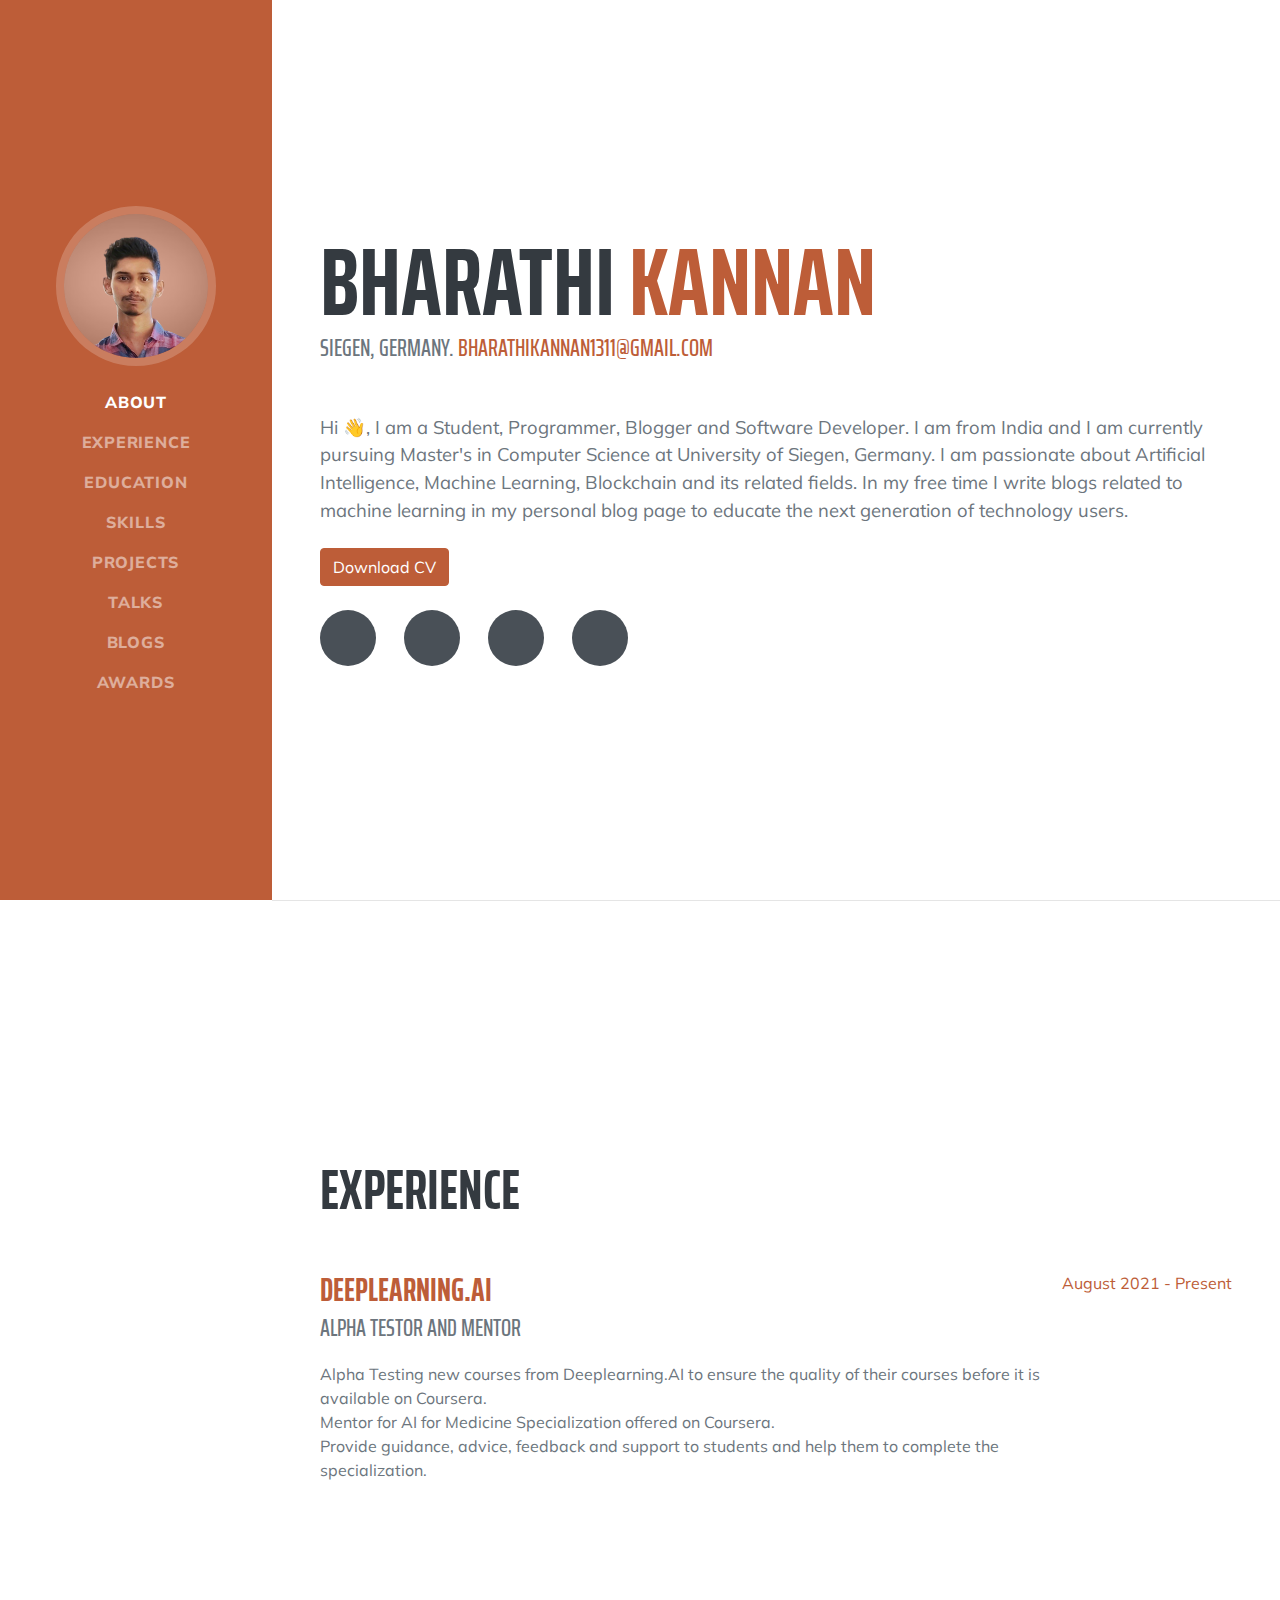
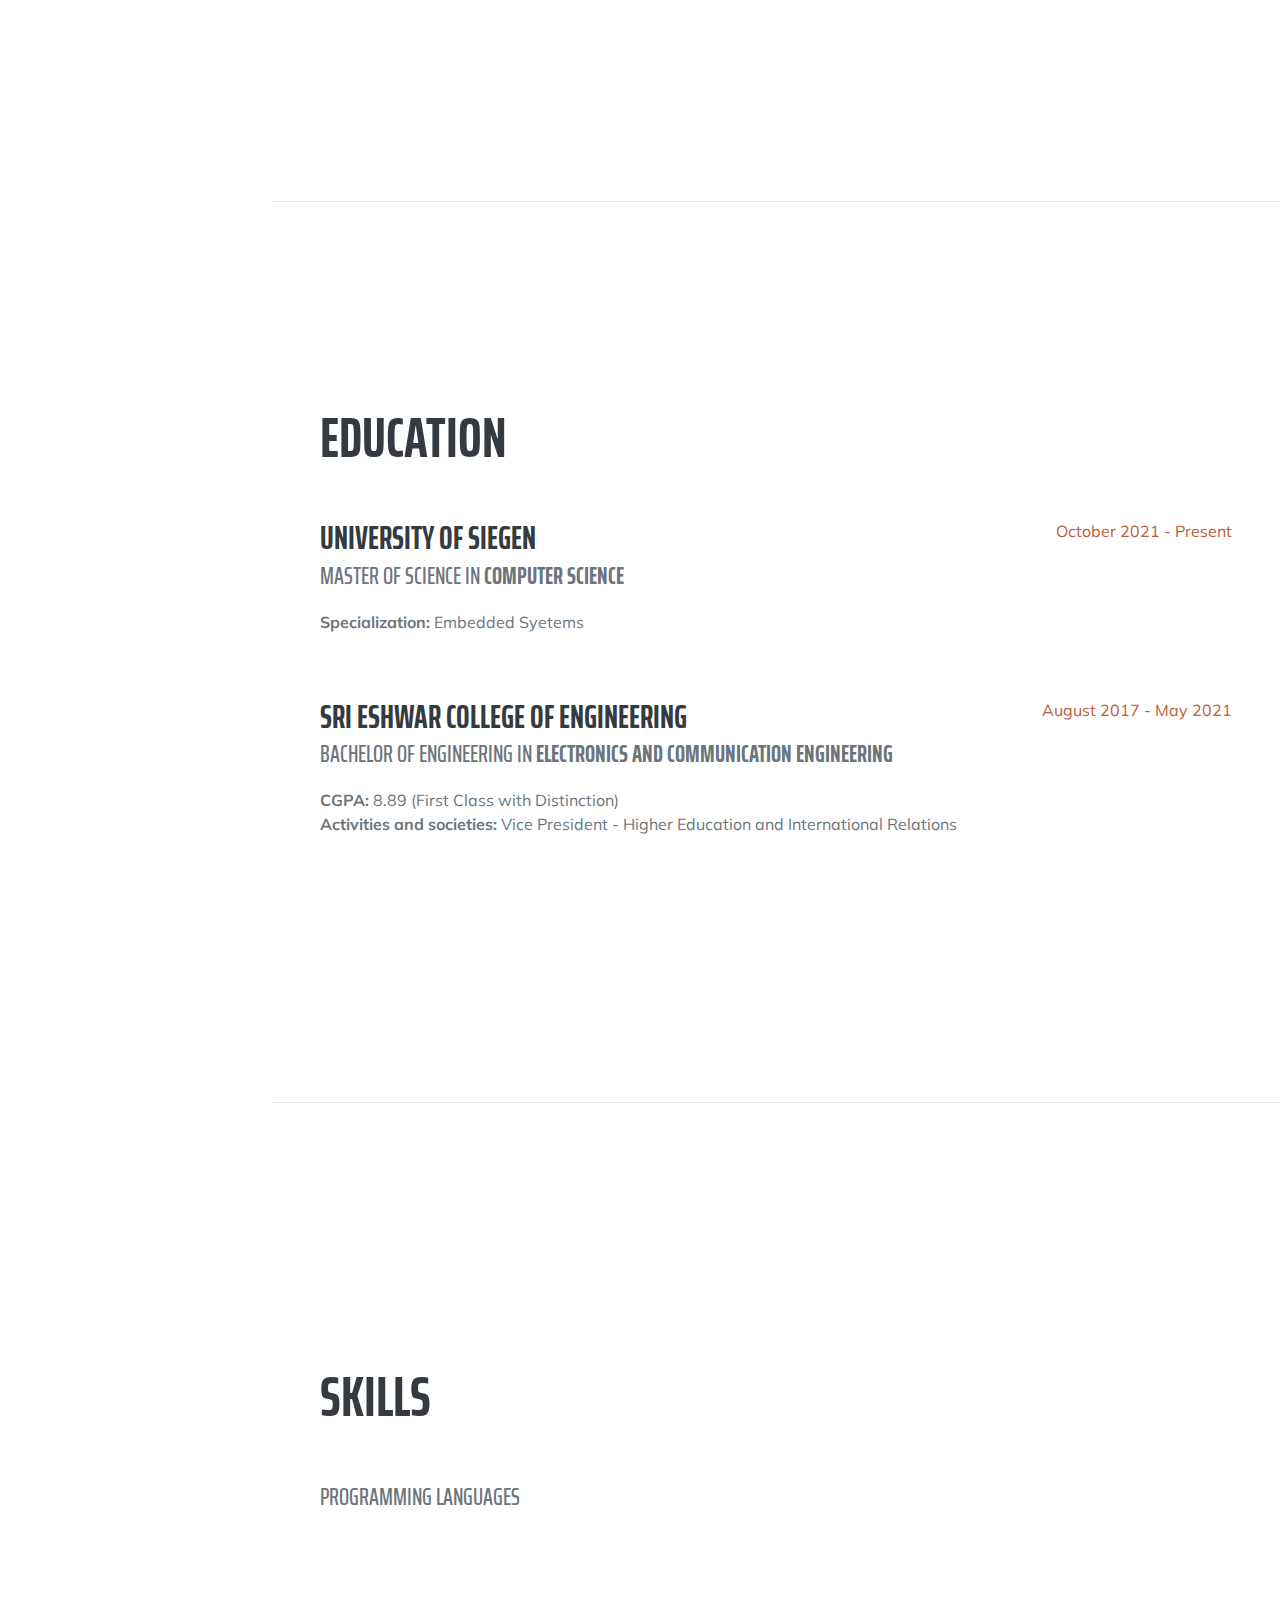
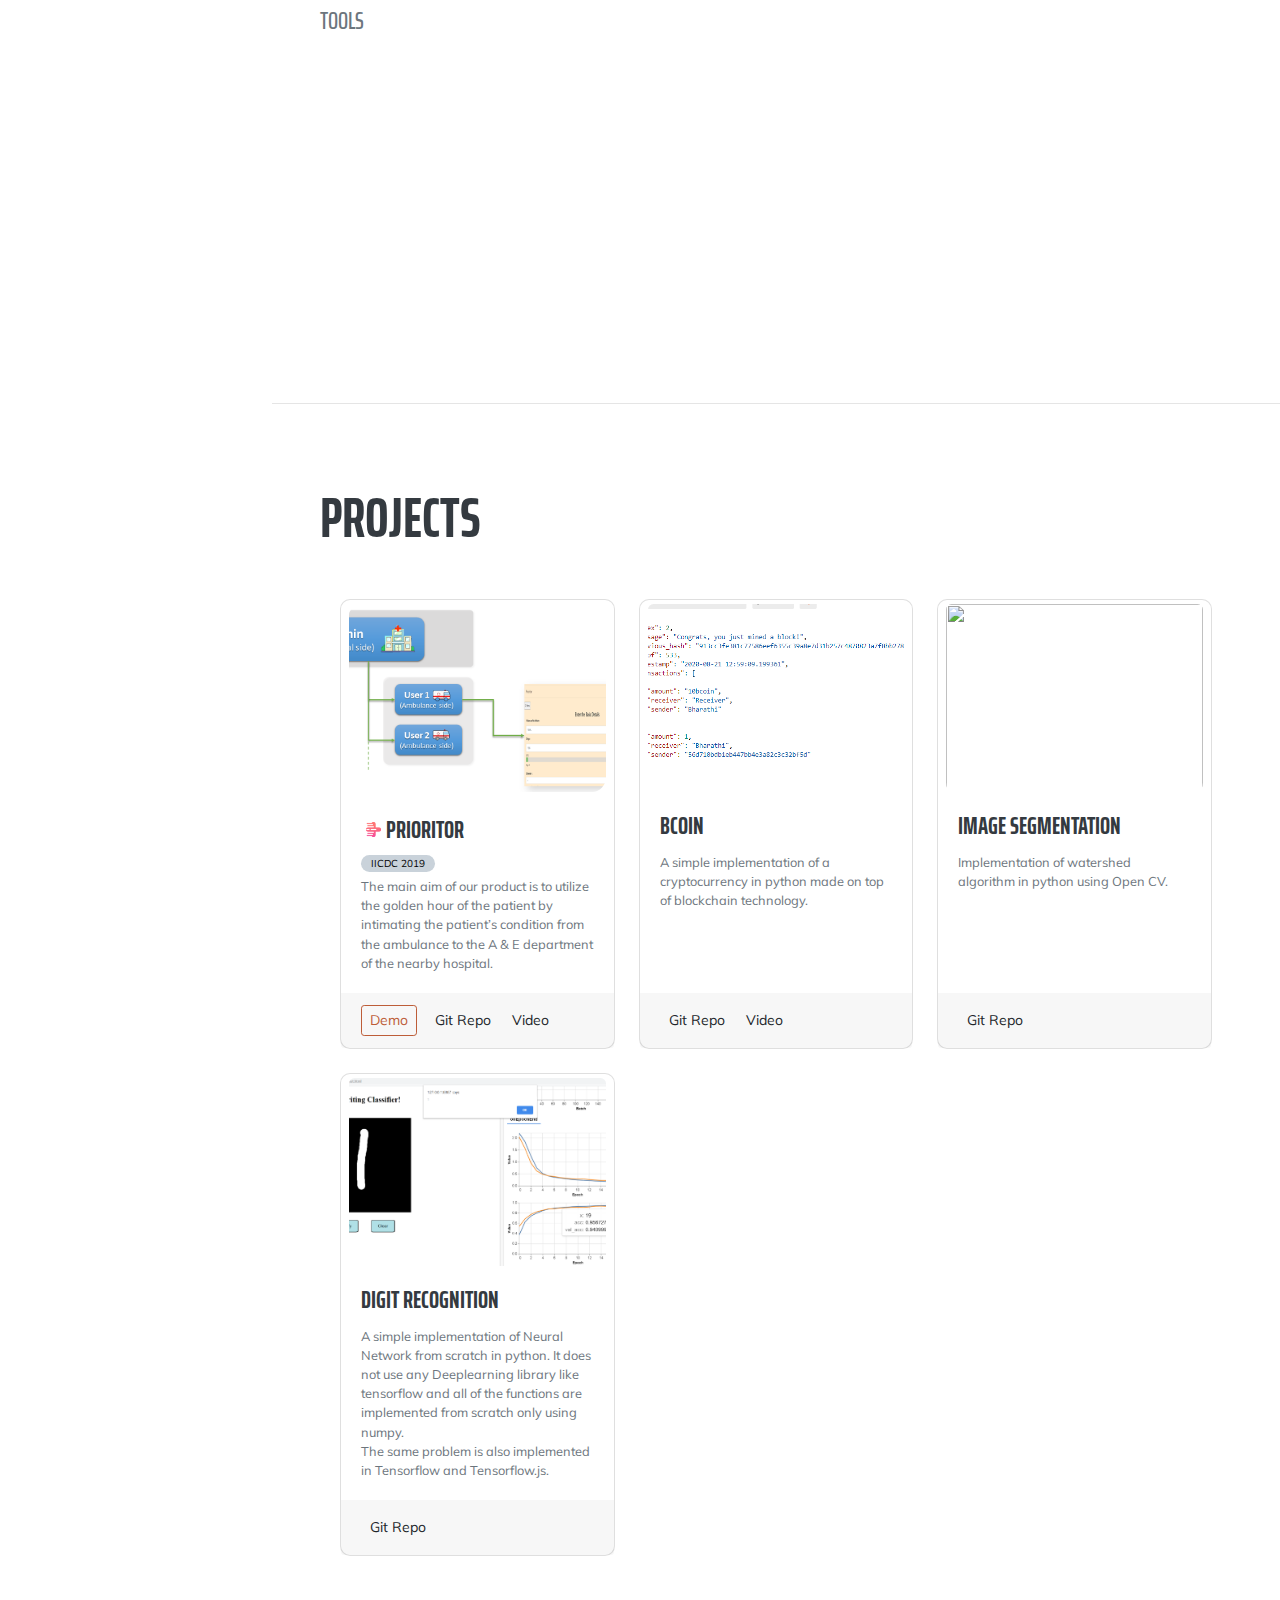
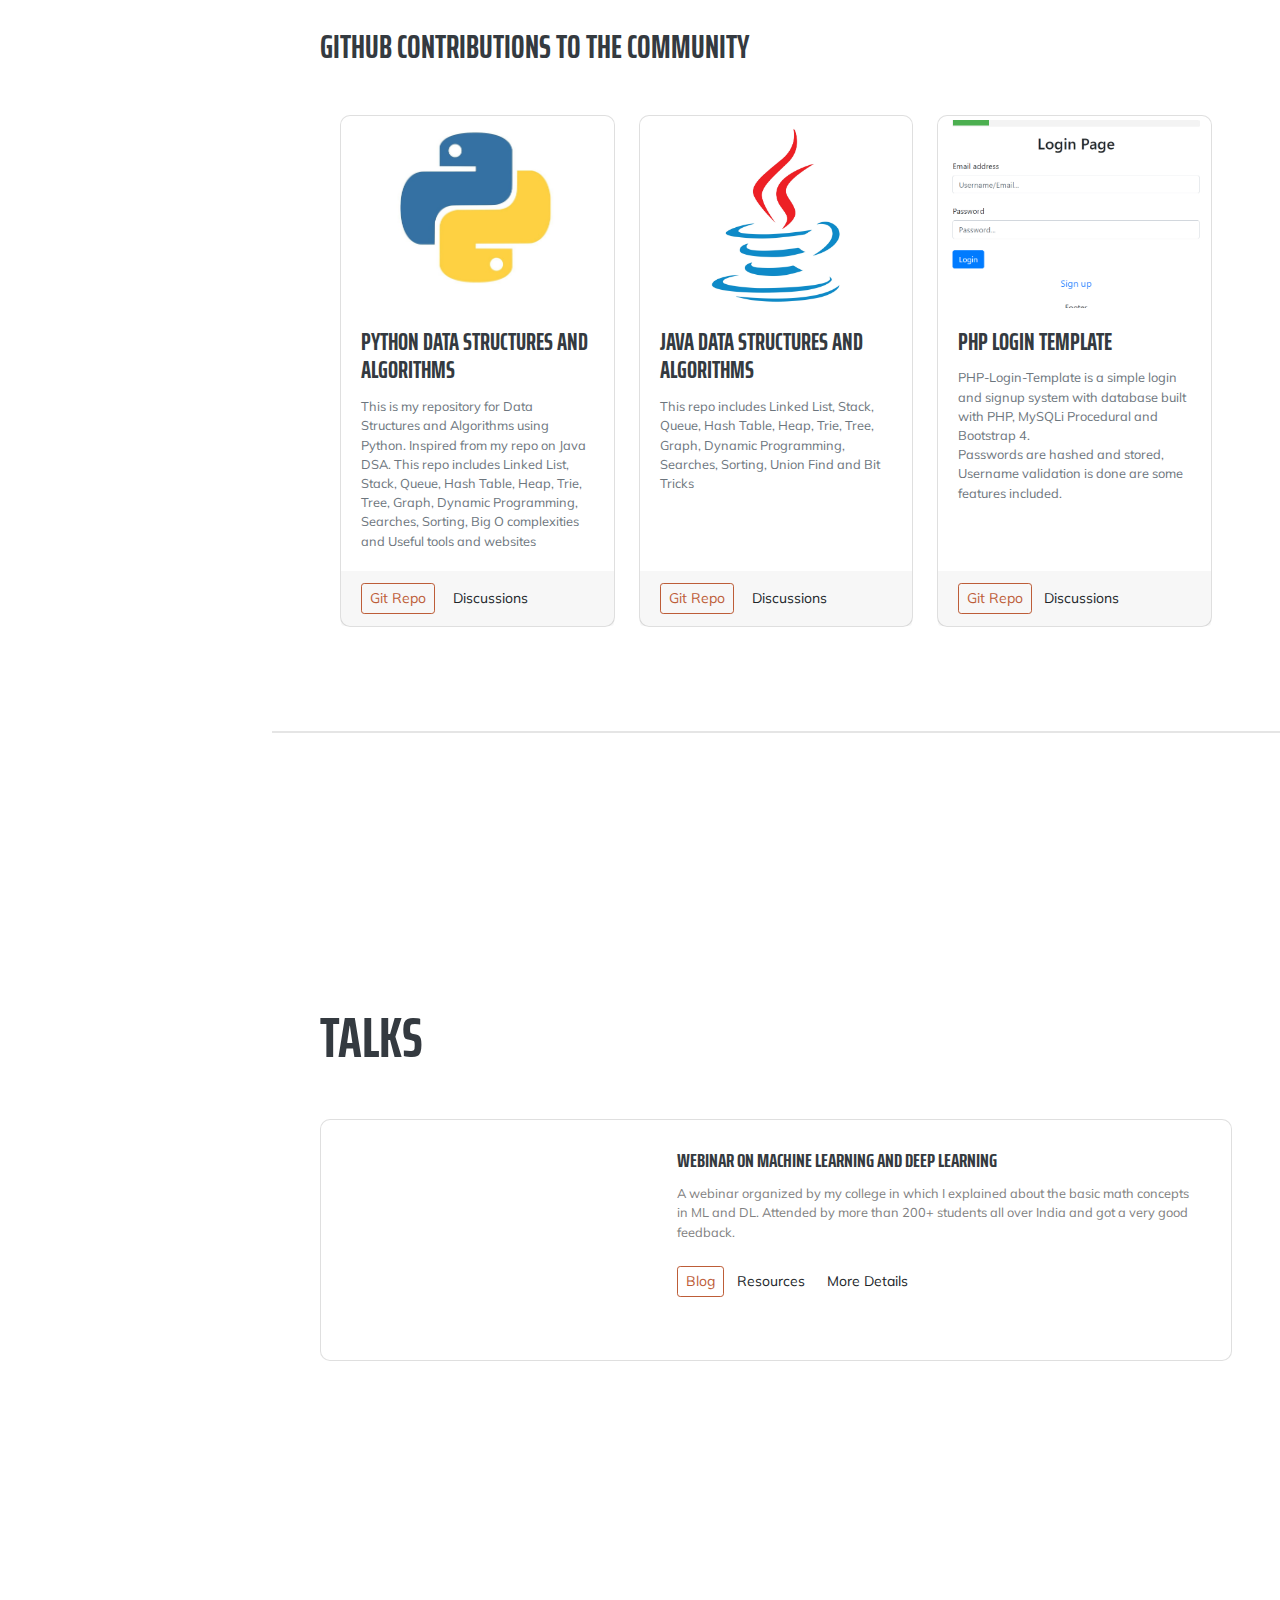
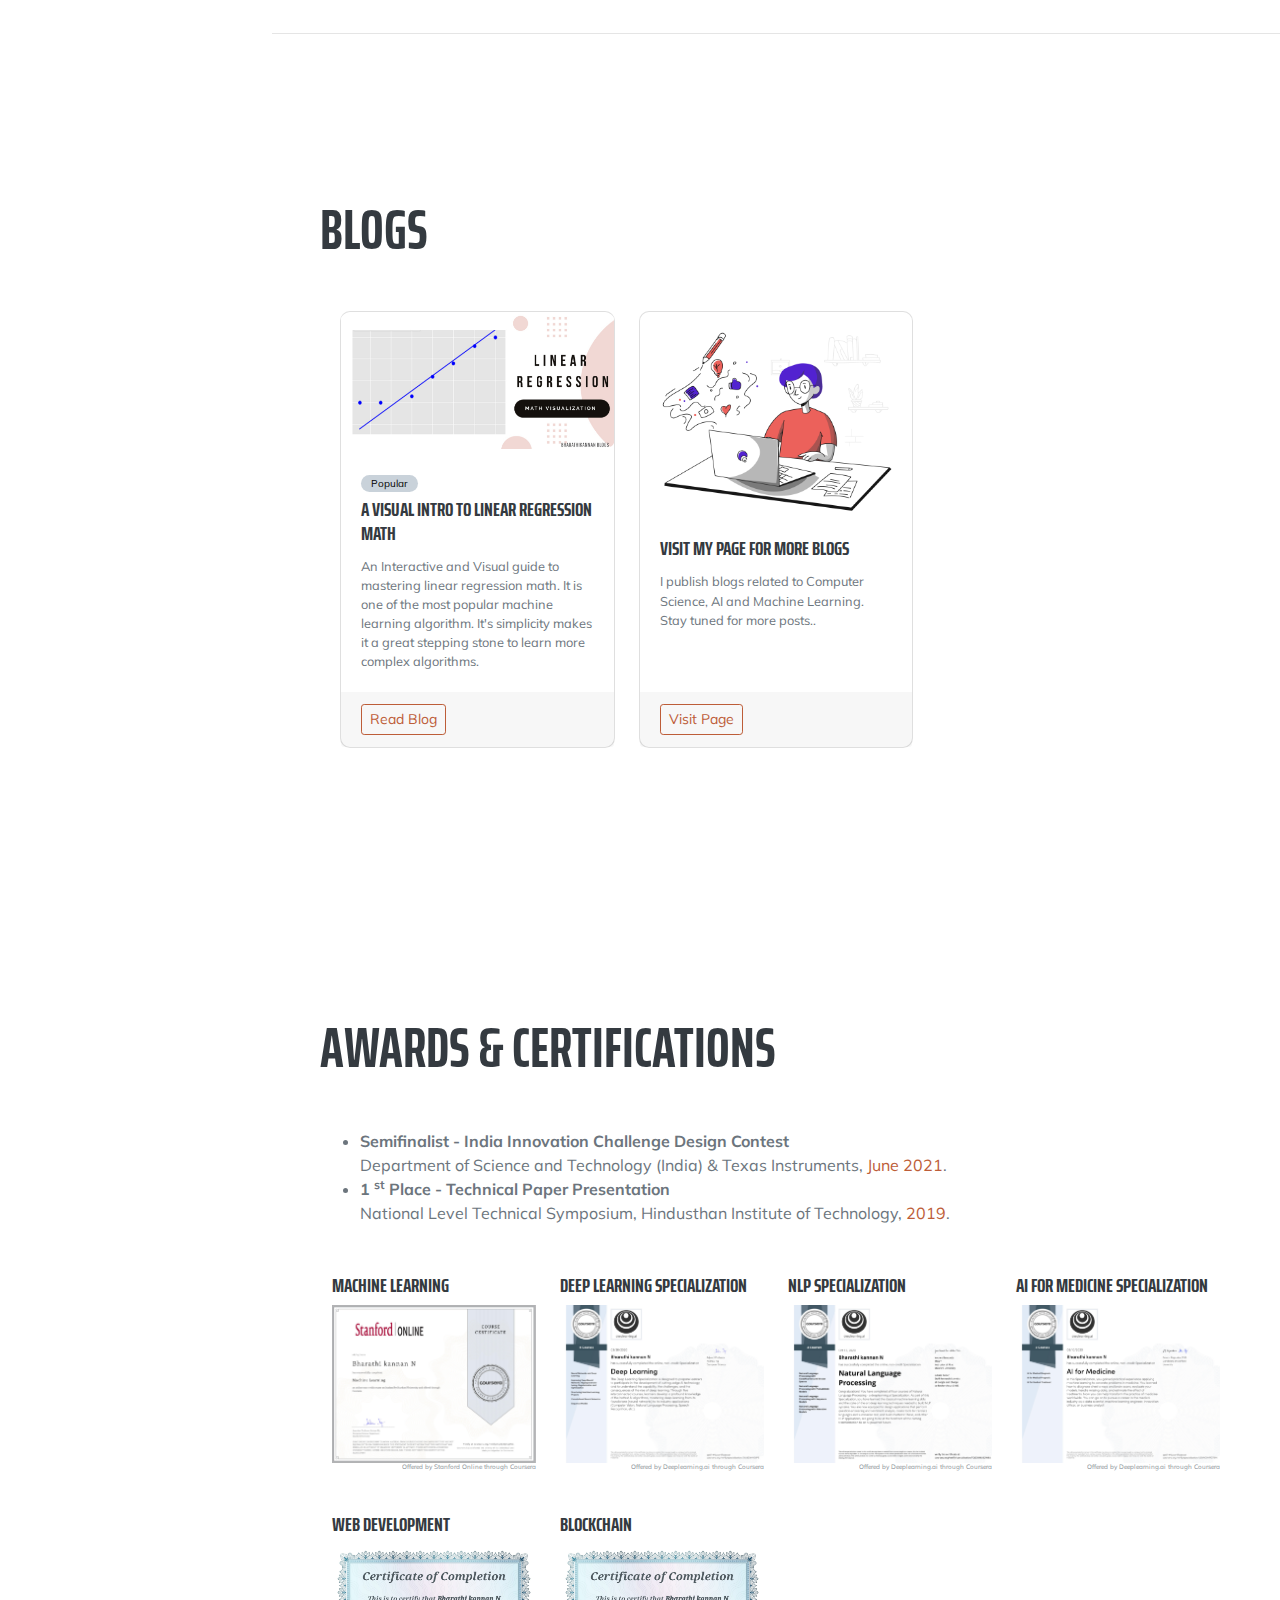
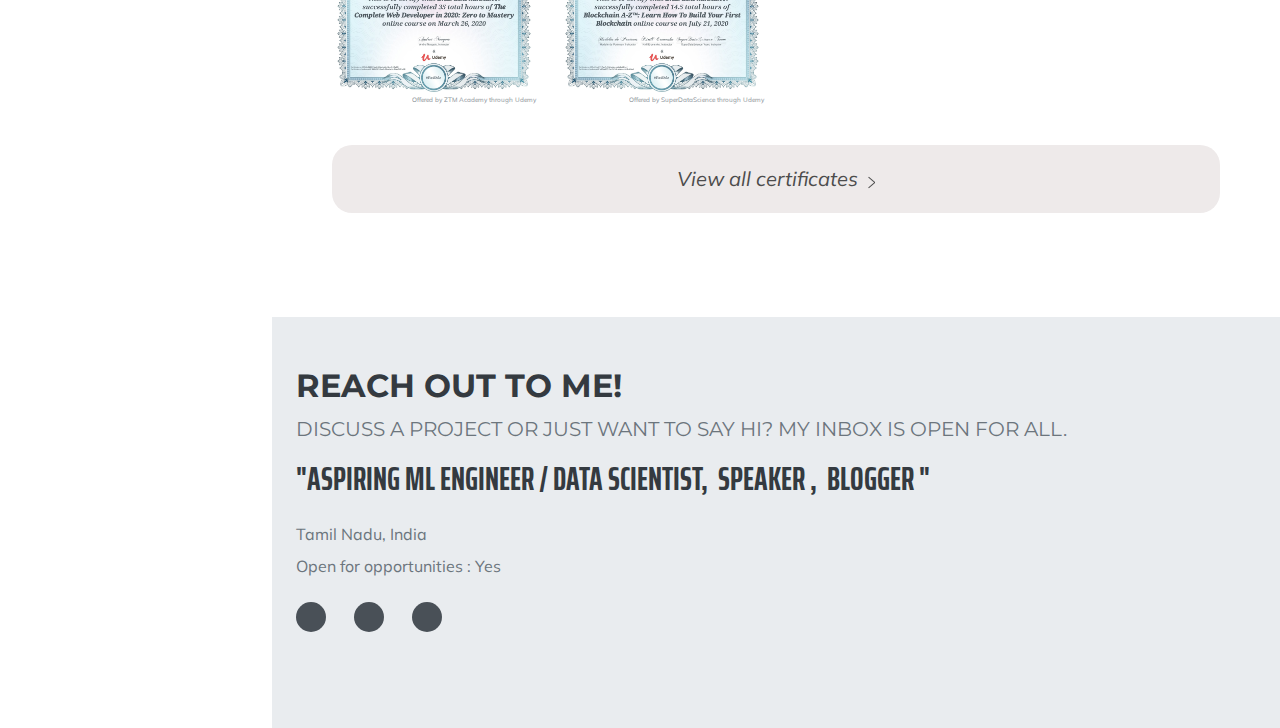
==== commit 4687e20b: "Update index.html" ====
--- a/index.html
+++ b/index.html
@@ -86,10 +86,10 @@
                         <span class="text-primary">Kannan</span>
                     </h1>
                     <div class="subheading mb-5">
-                        Tamil Nadu, India.
+                        Siegen, Germany.
                         <a href="mailto:bharathikannan1311@gmail.com">bharathikannan1311@gmail.com</a>
                     </div>
-                    <p class="lead mb-4">Hi <span class="wave">👋</span>, I am a Student, Programmer, Blogger and Software Developer.</p>
+                    <p class="lead mb-4">Hi <span class="wave">👋</span>, I am a Student, Programmer, Blogger and Software Developer. I am from India and I am currently pursuing Master's in Computer Science at University of Siegen, Germany. I am passionate about Artificial Intelligence, Machine Learning, Blockchain and its related fields. In my free time I write blogs related to machine learning in my personal blog page to educate the next generation of technology users.</p>
                     <div class="mb-4">
                         <a href="assets/Curriculum vitae.pdf" target="_blank" class="btn btn-primary">Download CV</a>
                     </div>
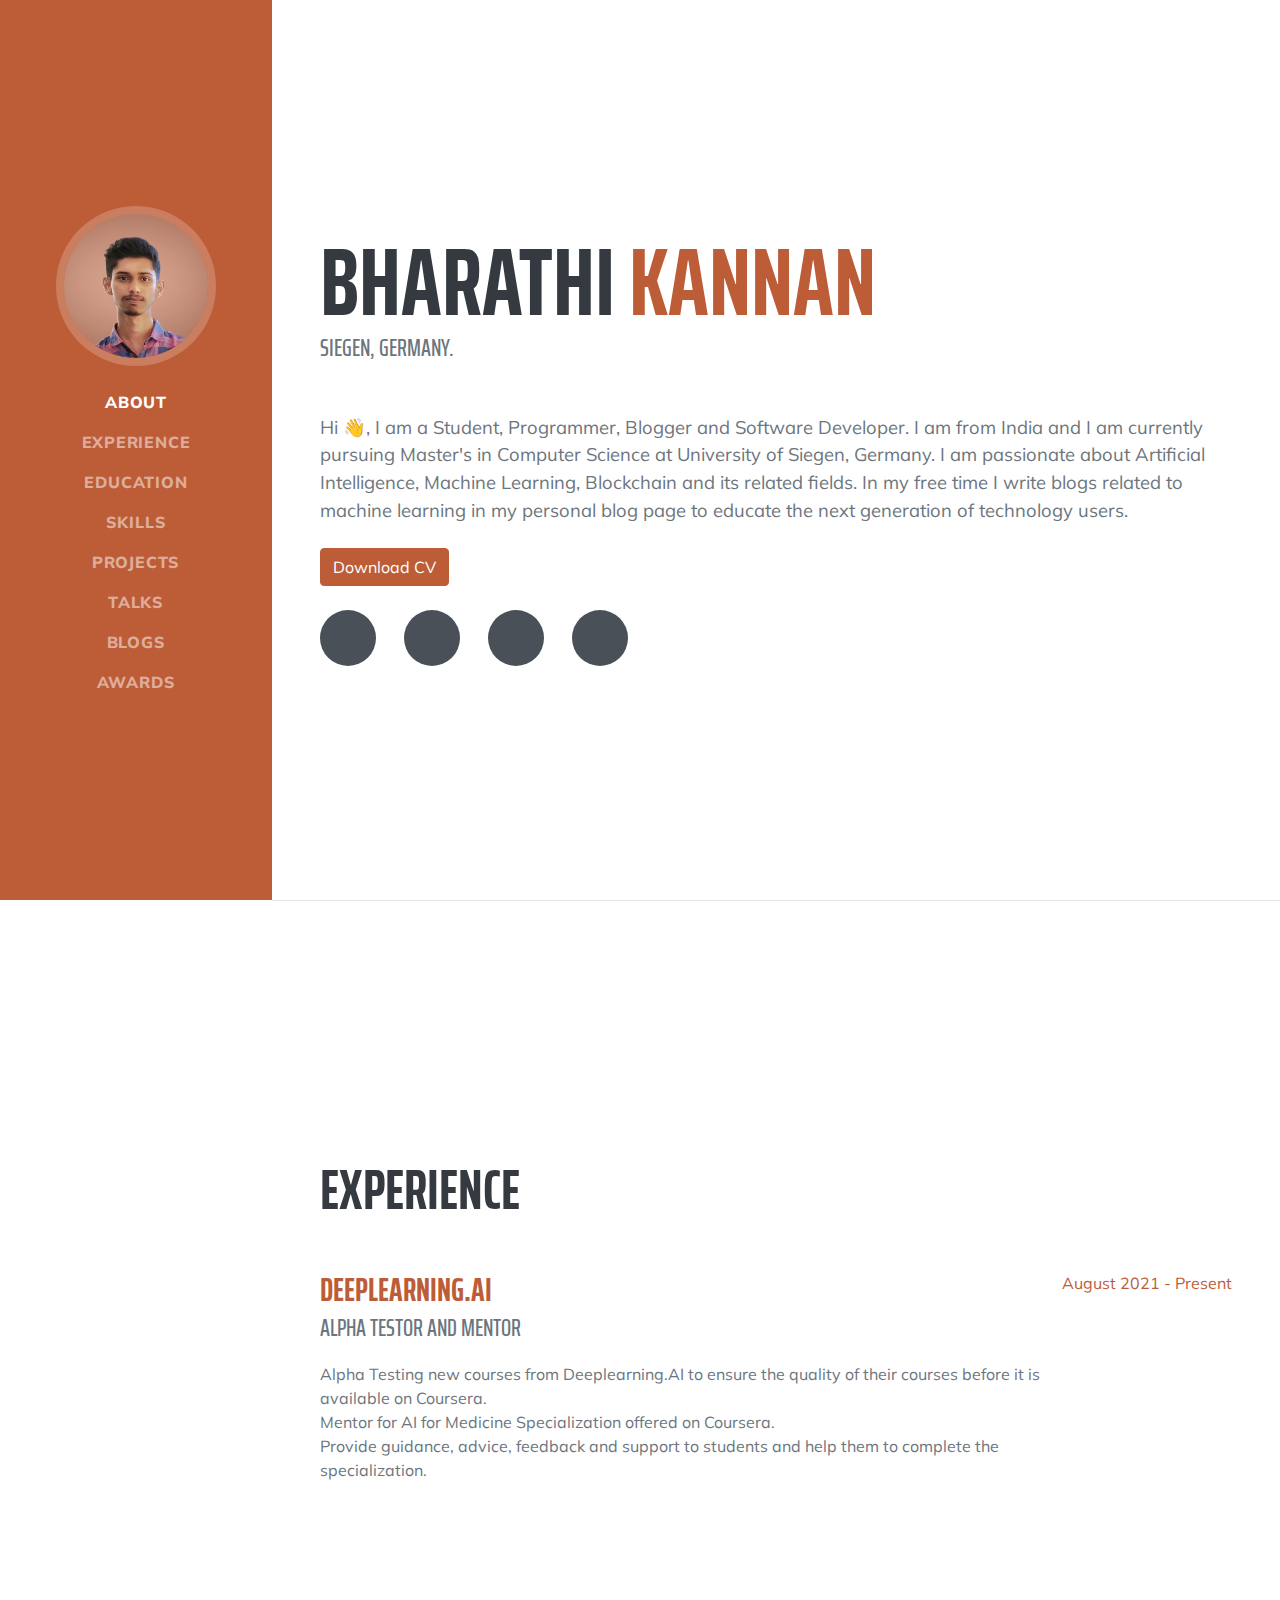
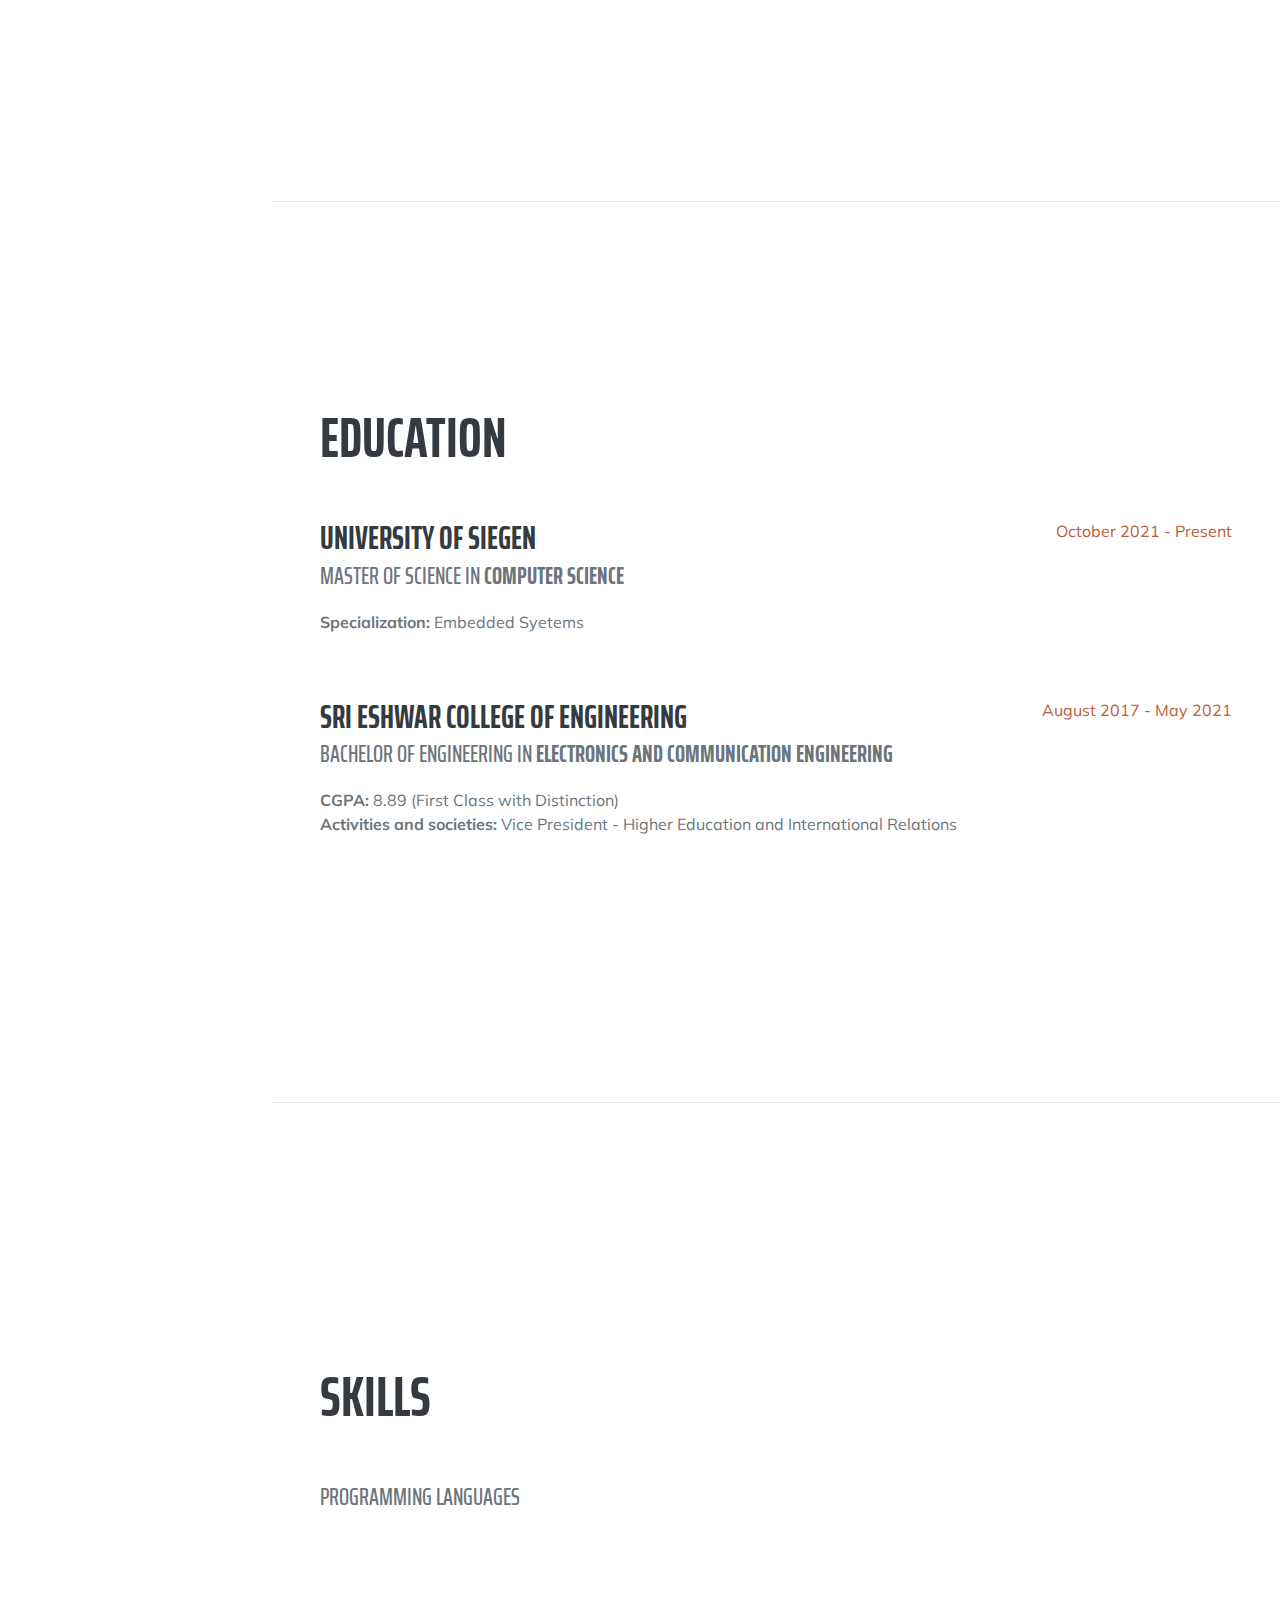
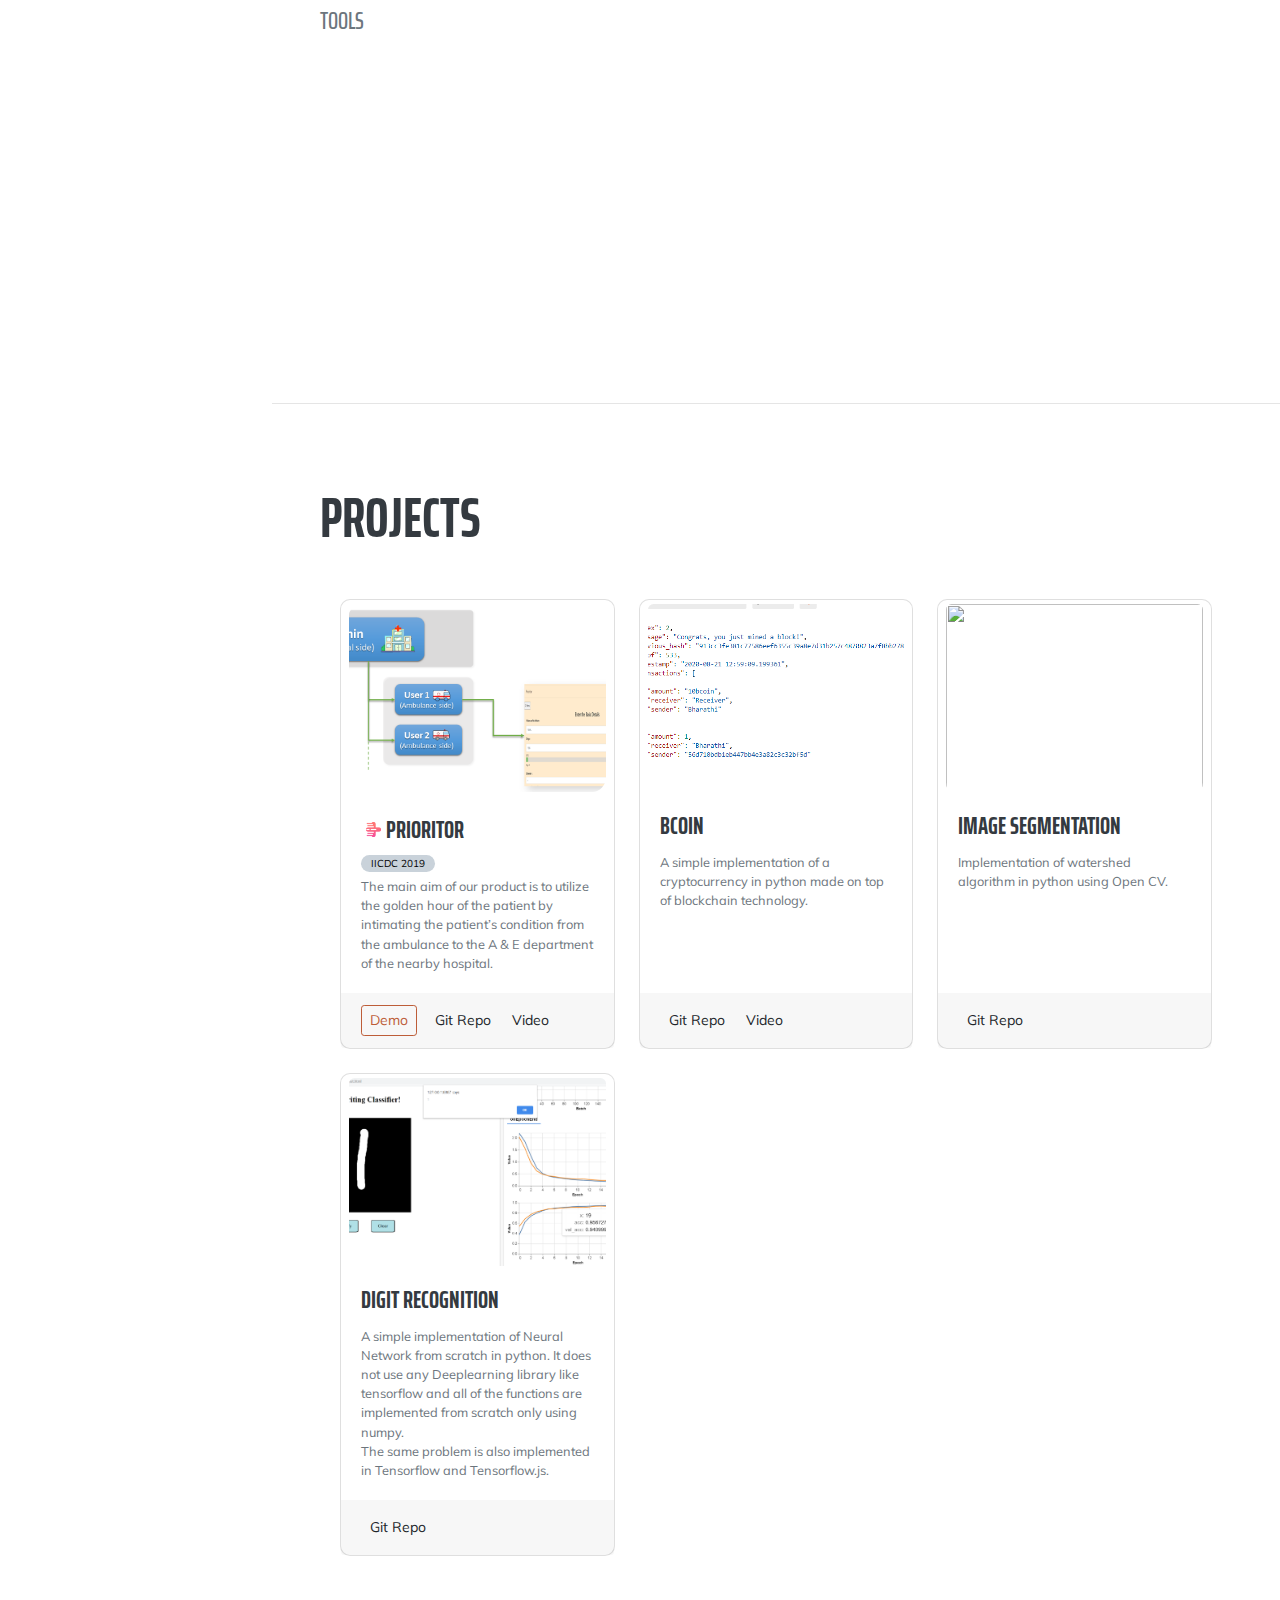
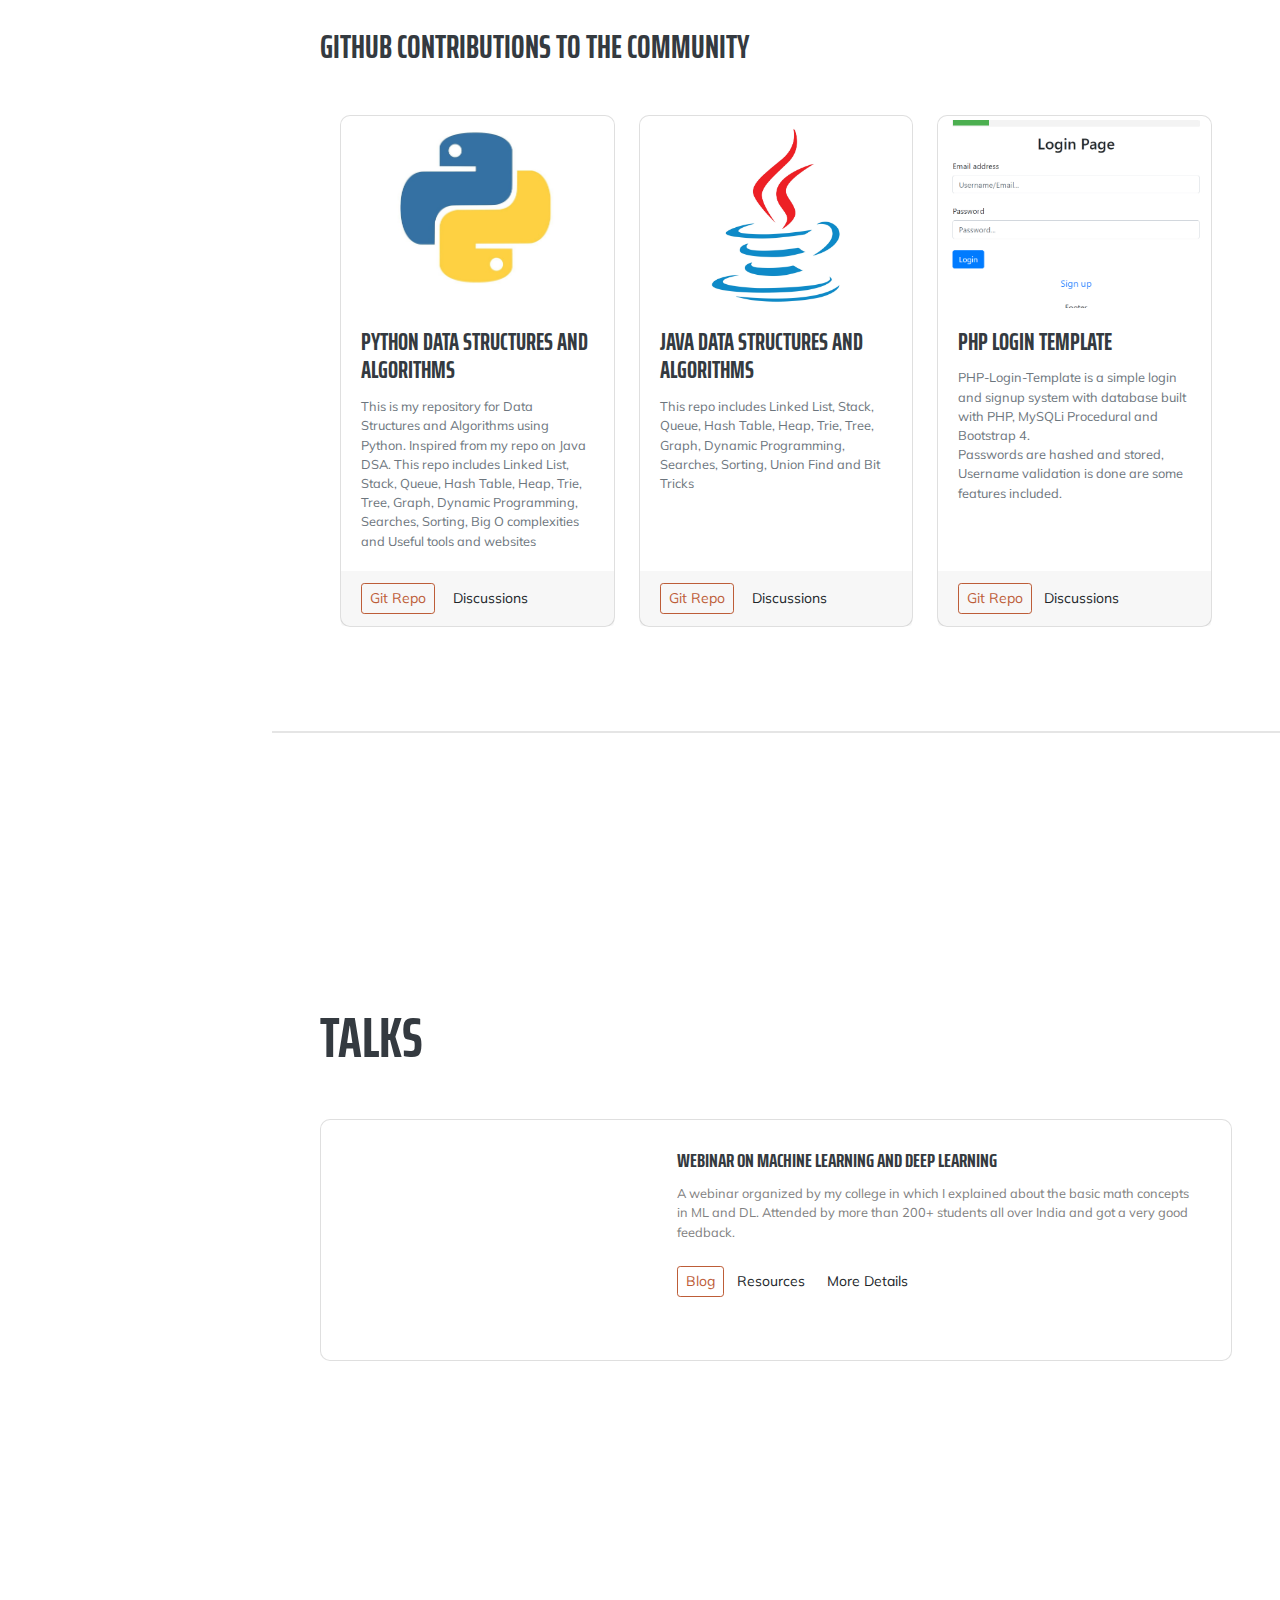
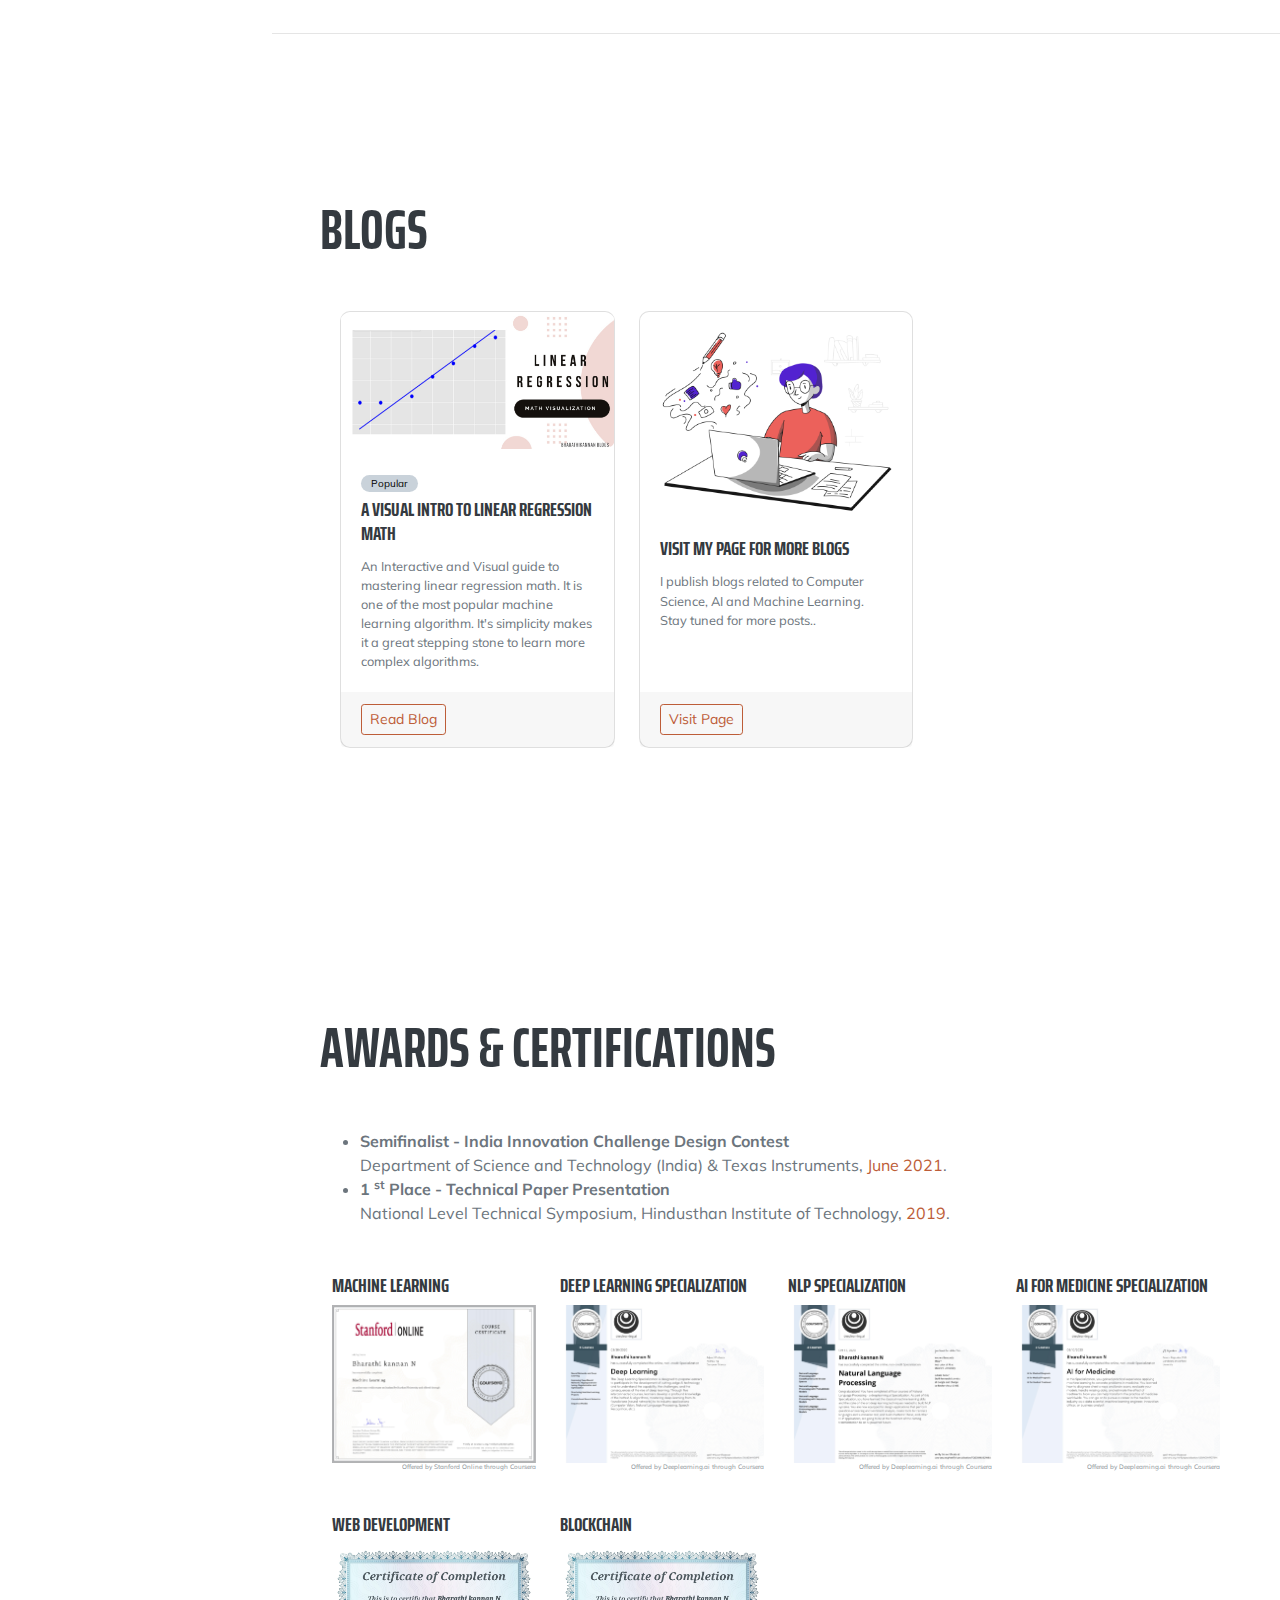
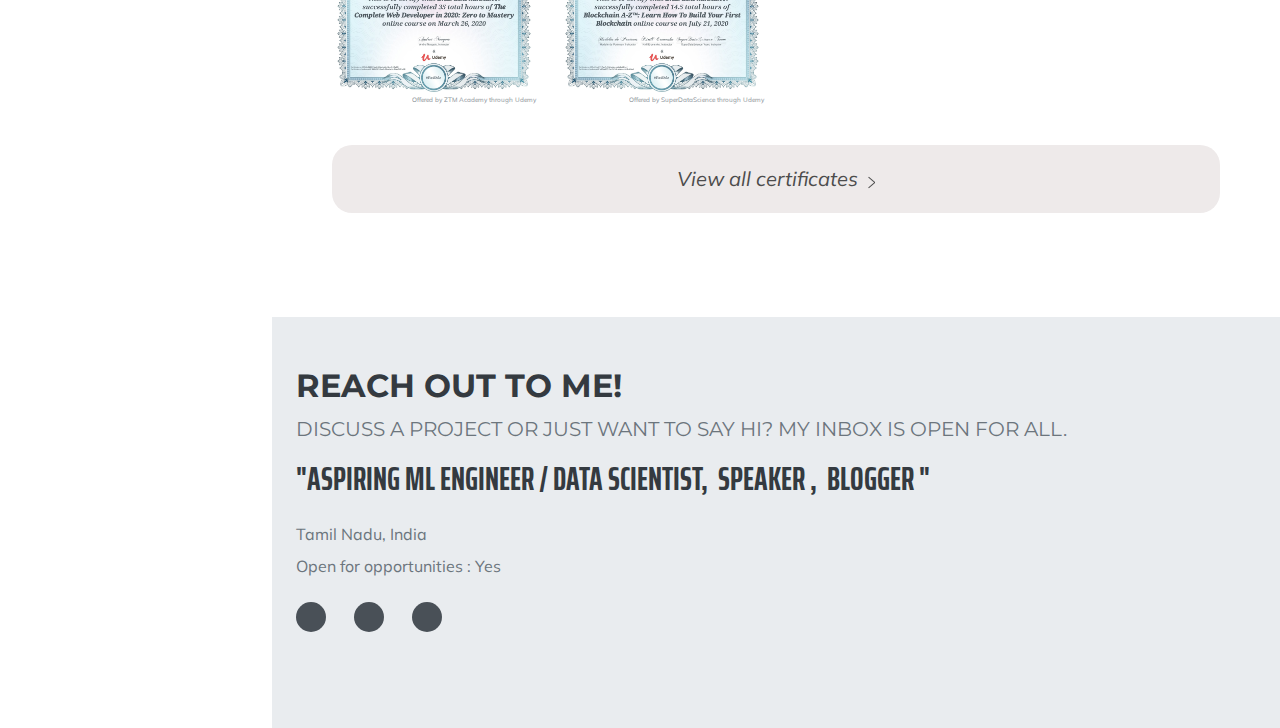
==== commit 8211d457: "Update index.html" ====
--- a/index.html
+++ b/index.html
@@ -87,7 +87,7 @@
                     </h1>
                     <div class="subheading mb-5">
                         Siegen, Germany.
-                        <a href="mailto:bharathikannan1311@gmail.com">bharathikannan1311@gmail.com</a>
+                        
                     </div>
                     <p class="lead mb-4">Hi <span class="wave">👋</span>, I am a Student, Programmer, Blogger and Software Developer. I am from India and I am currently pursuing Master's in Computer Science at University of Siegen, Germany. I am passionate about Artificial Intelligence, Machine Learning, Blockchain and its related fields. In my free time I write blogs related to machine learning in my personal blog page to educate the next generation of technology users.</p>
                     <div class="mb-4">
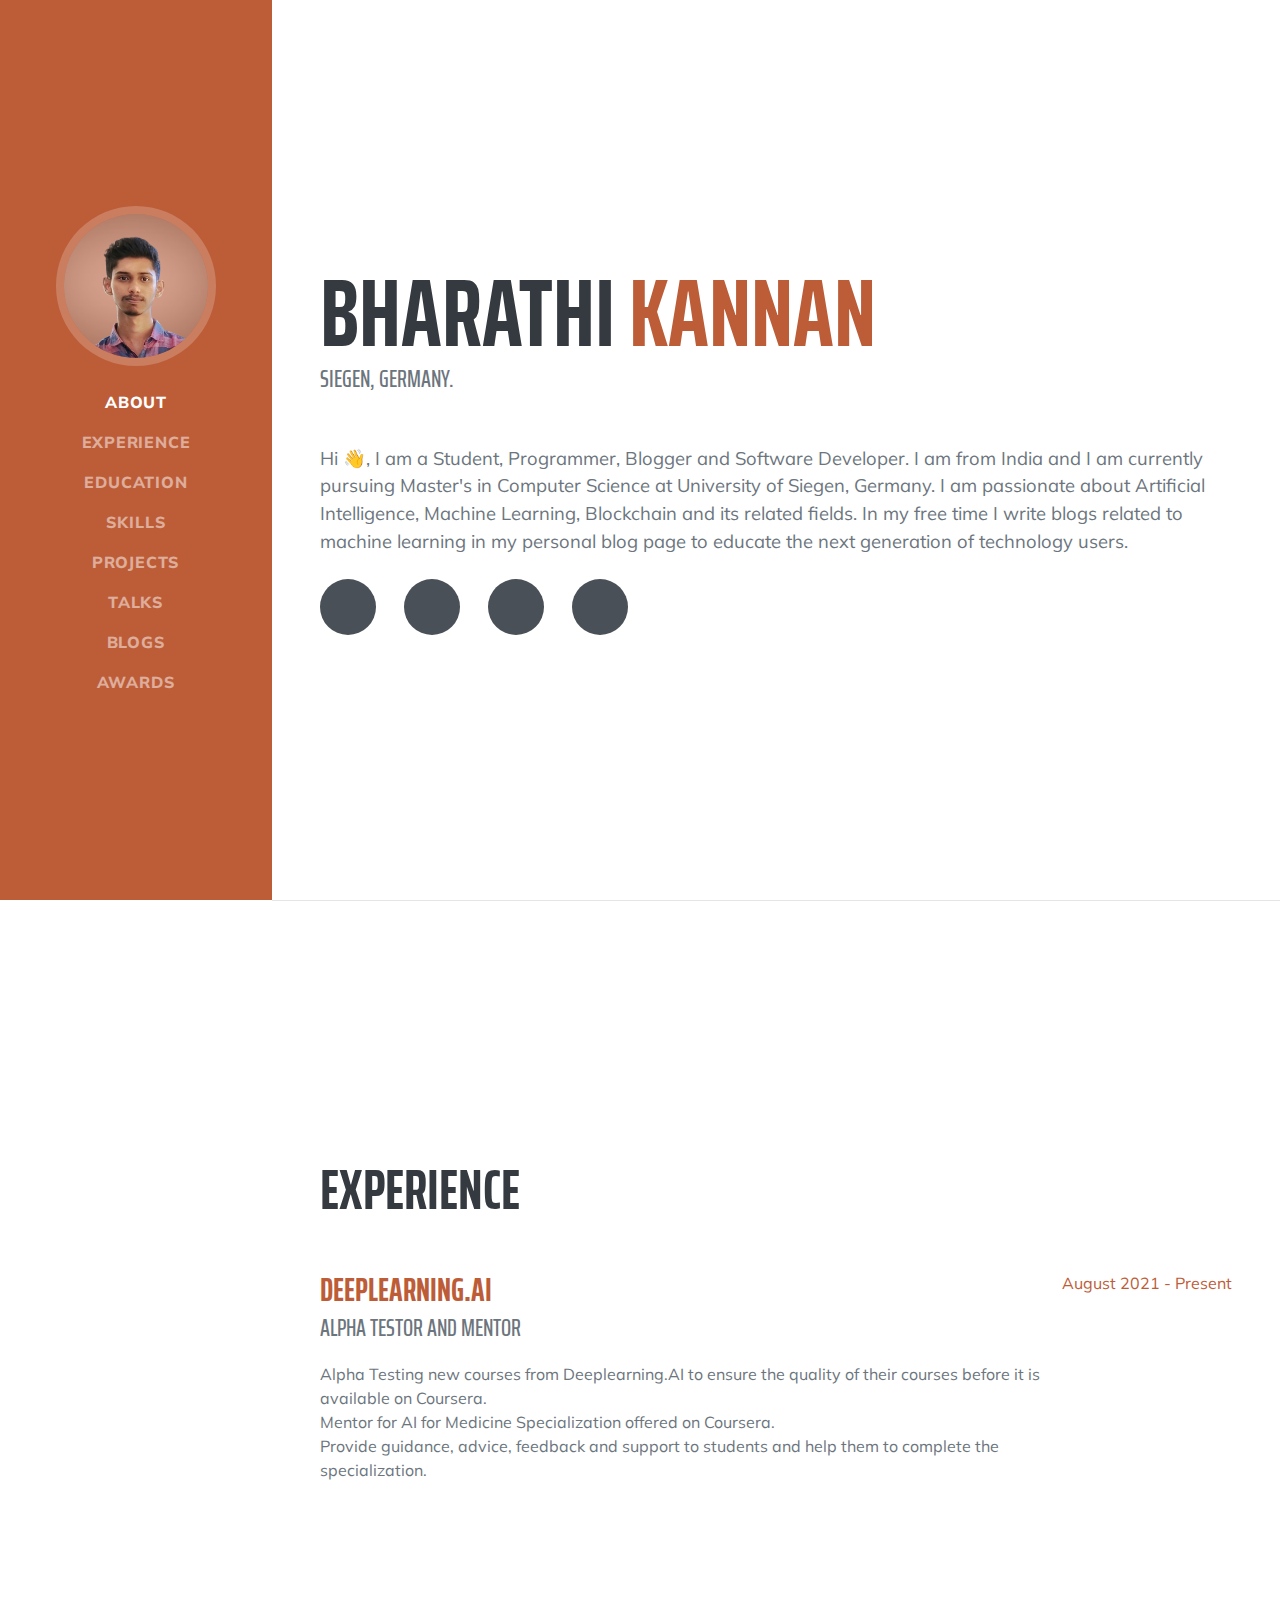
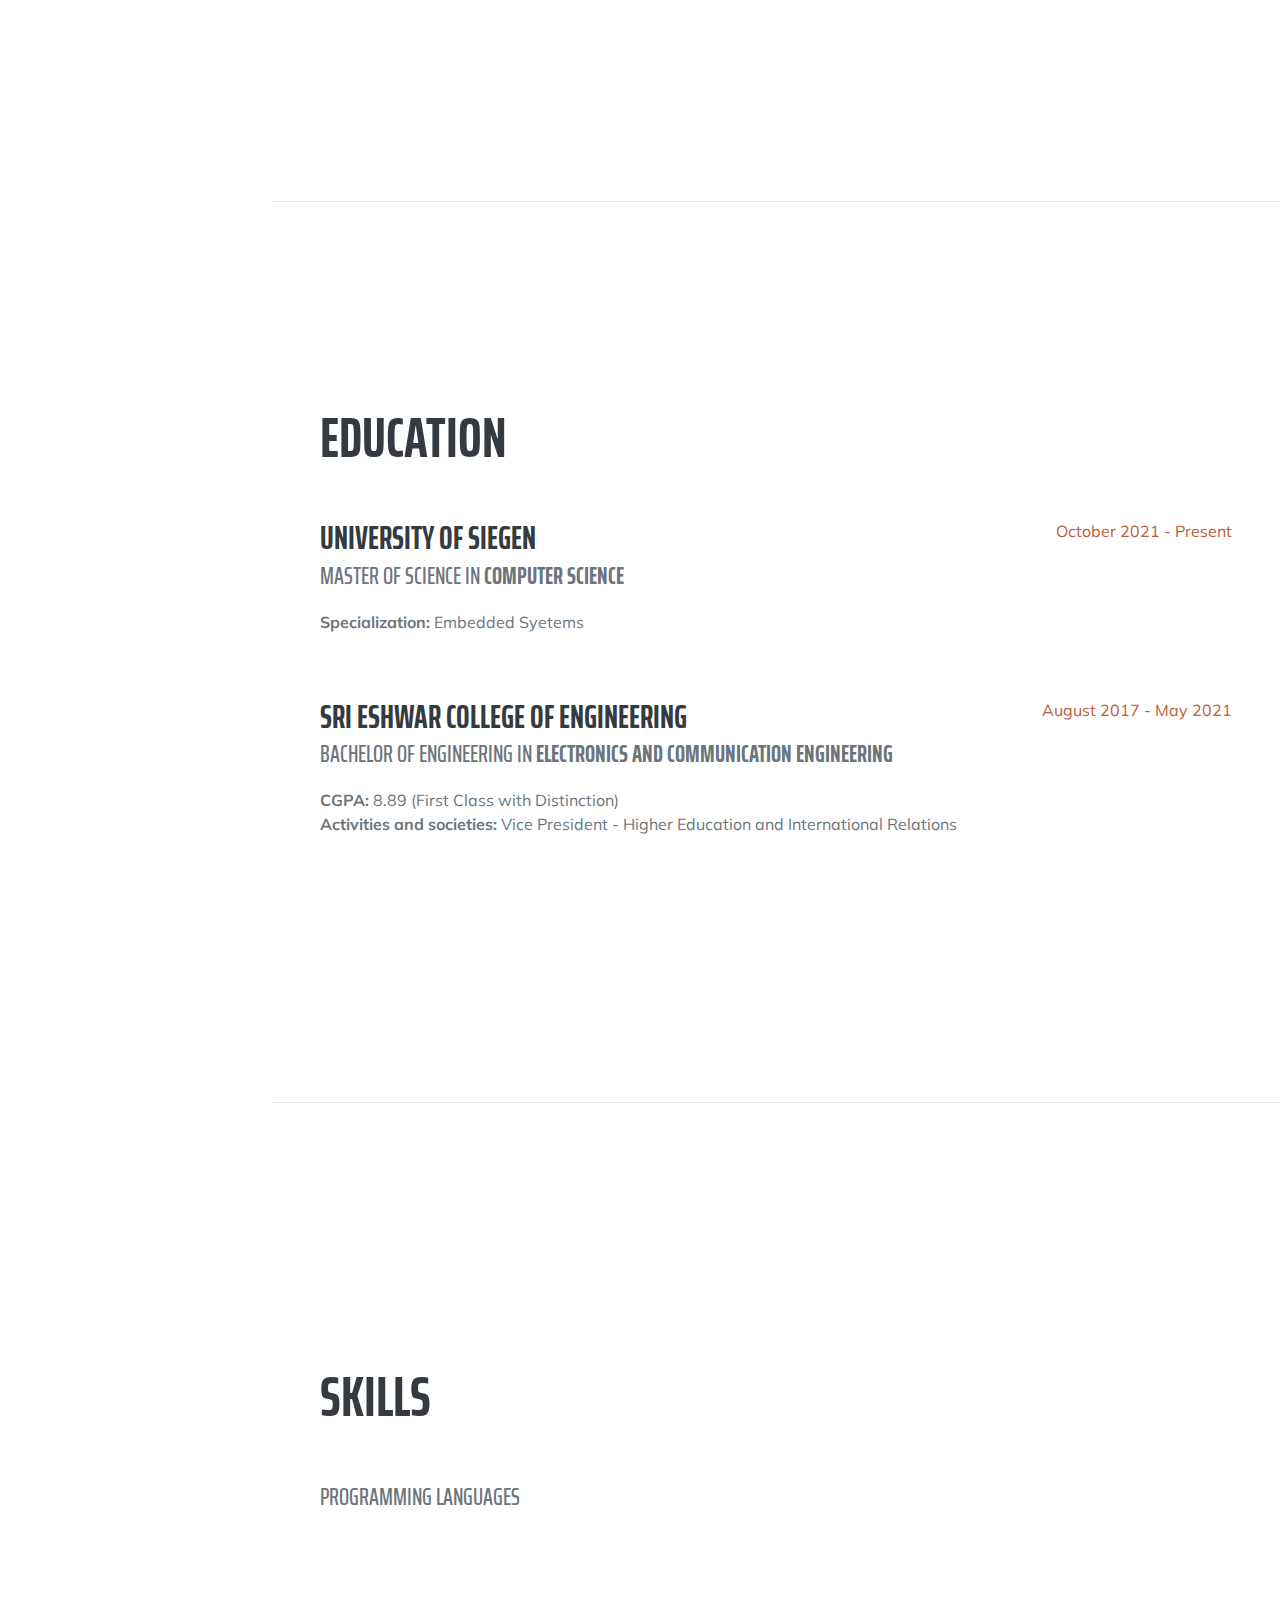
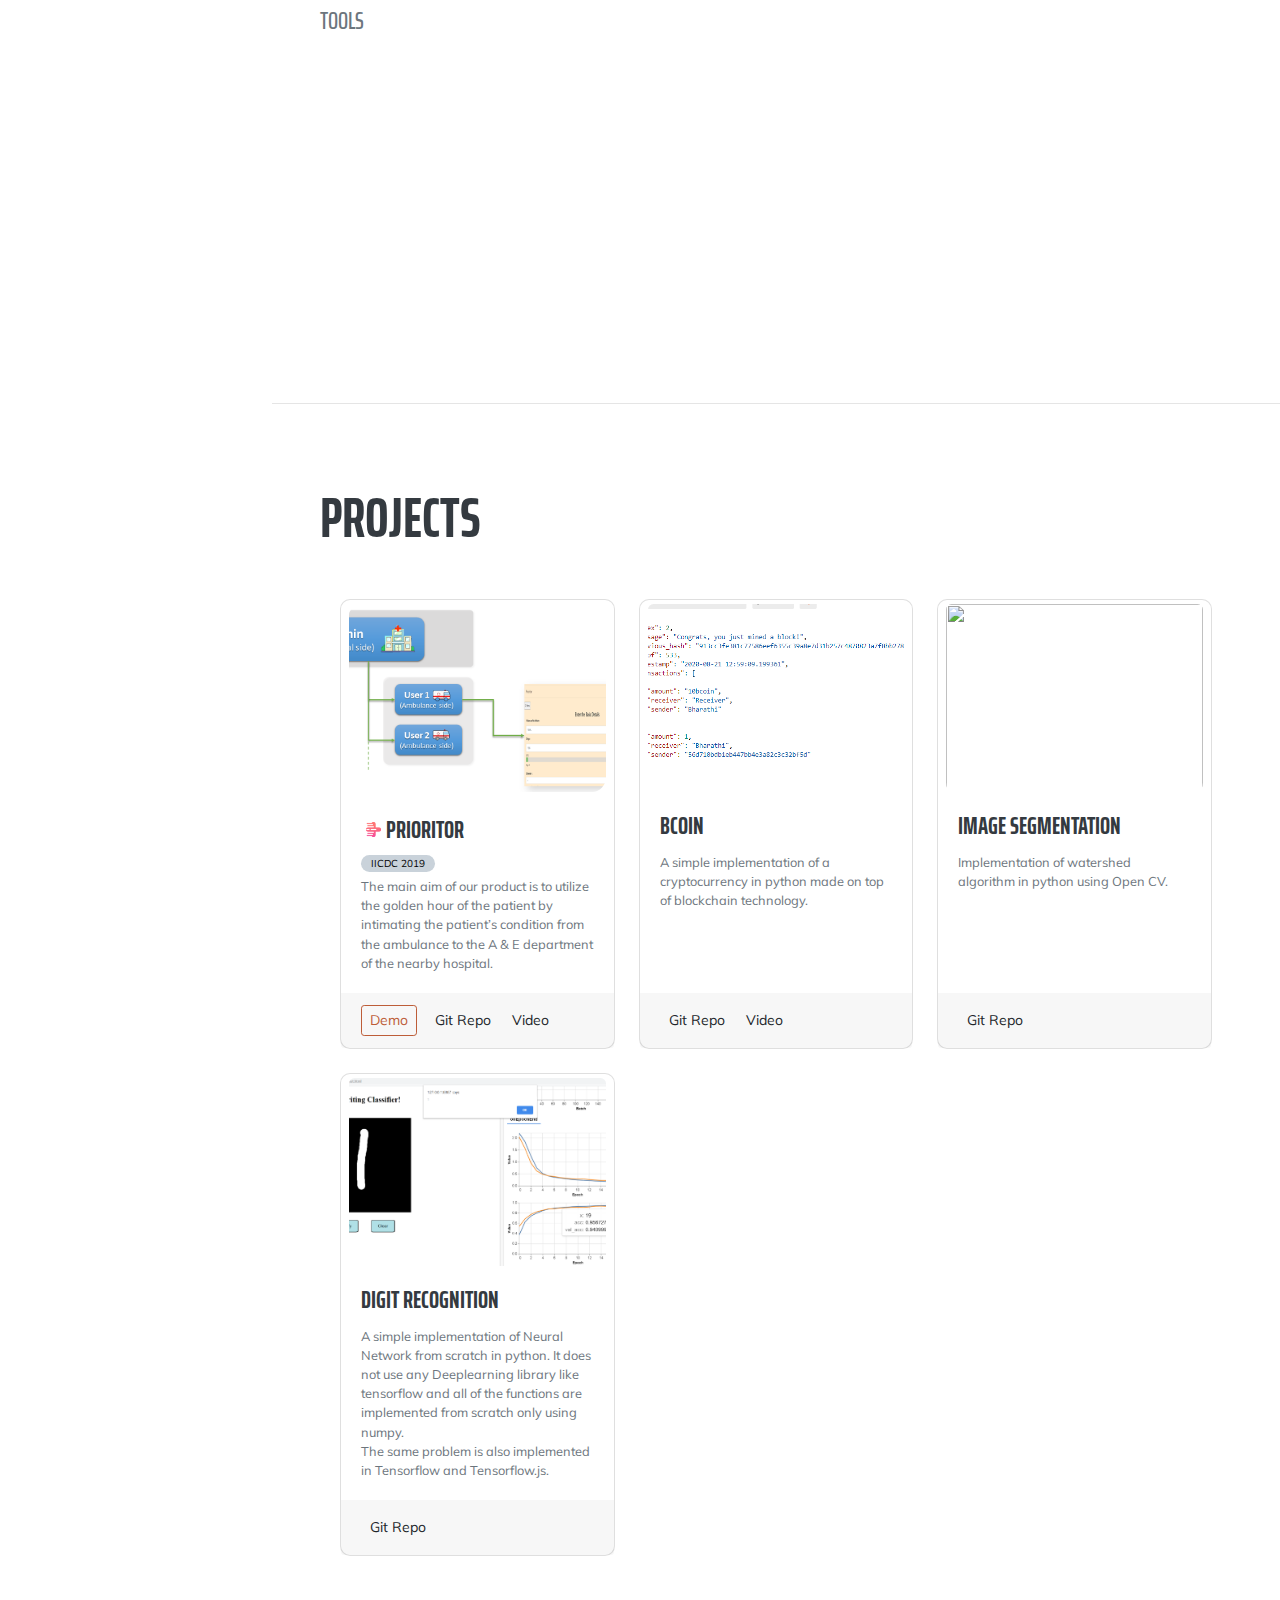
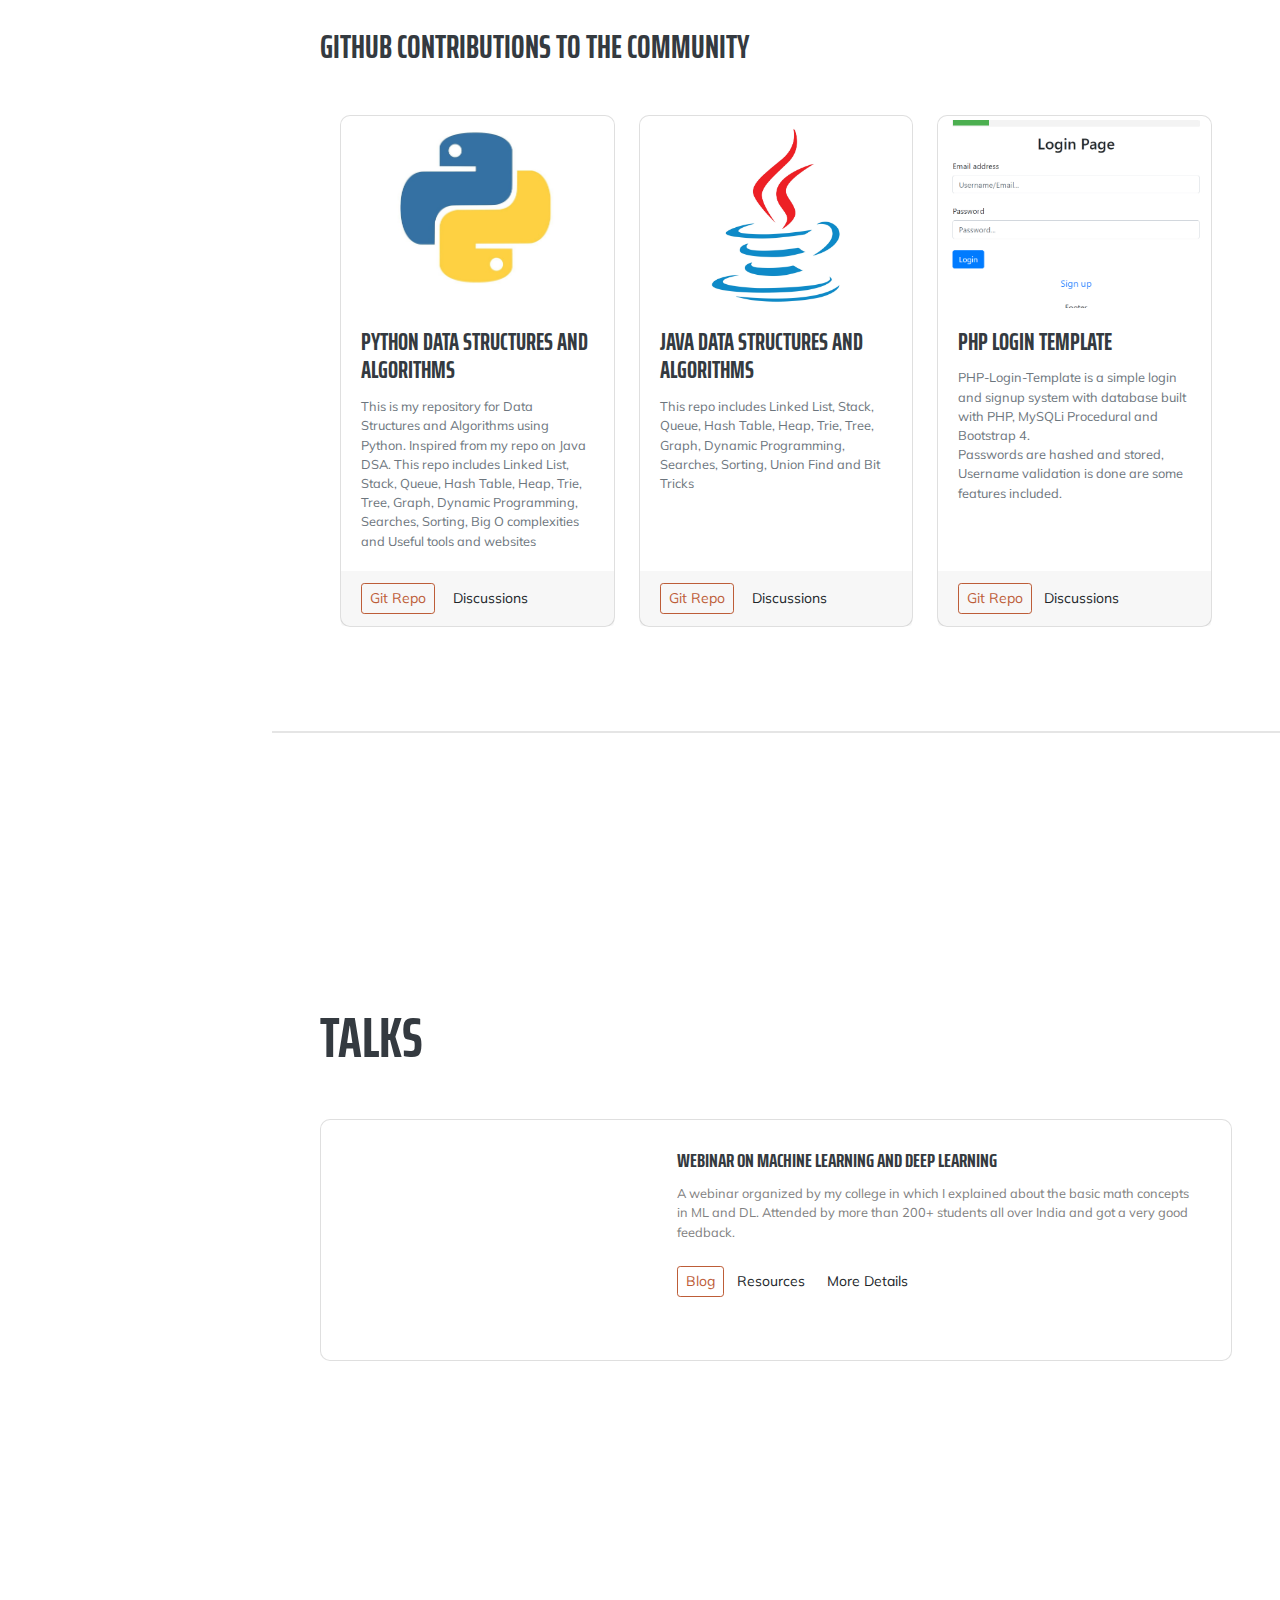
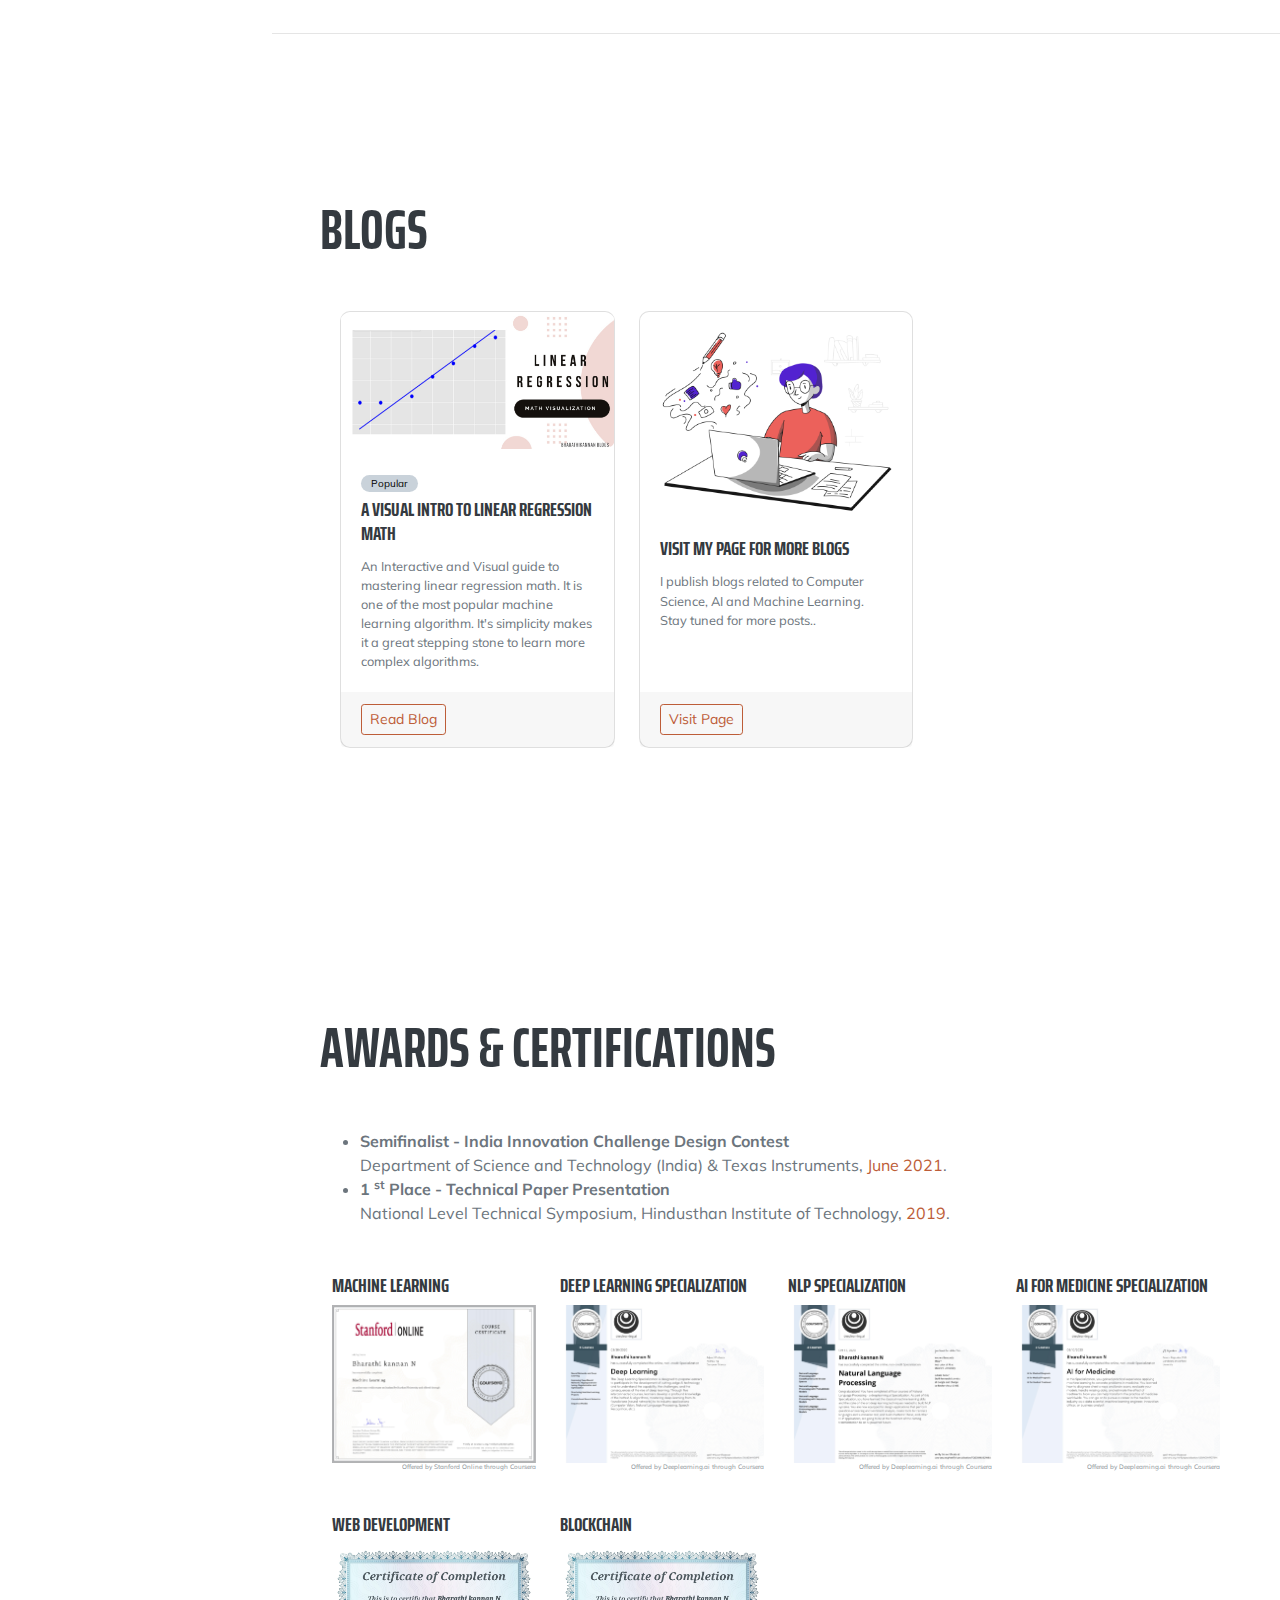
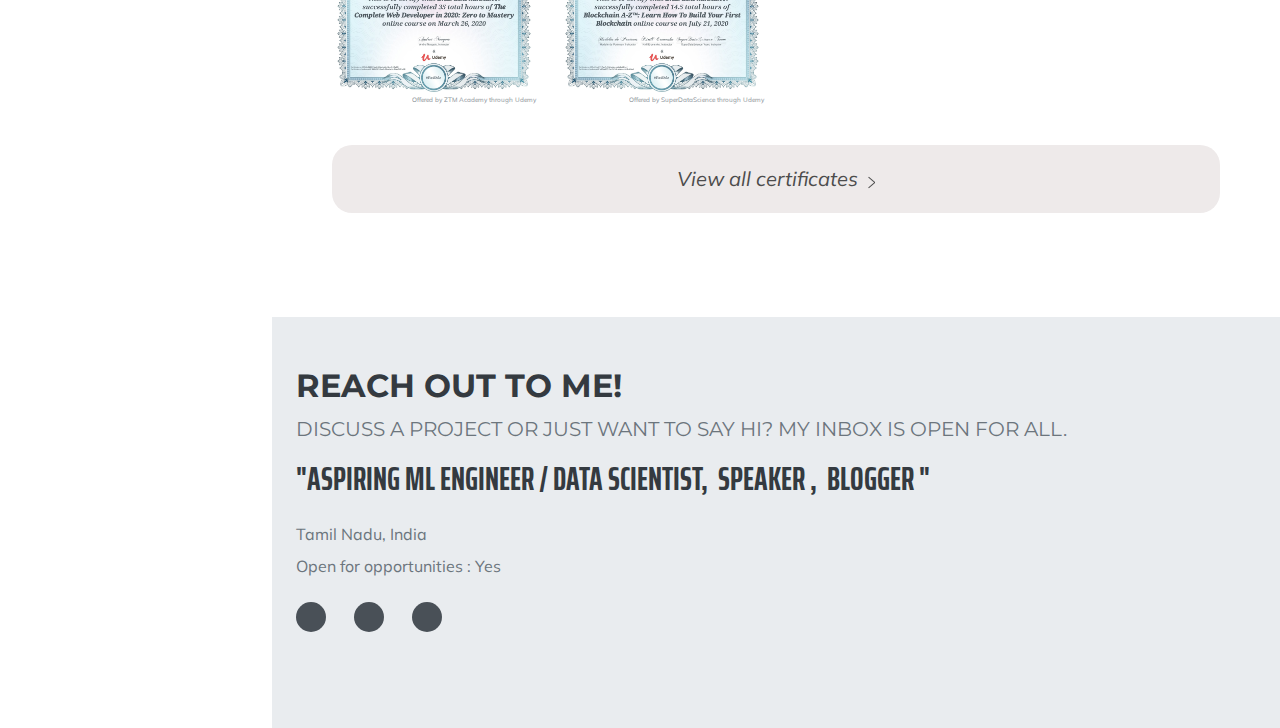
==== commit 4e010021: "Update index.html" ====
--- a/index.html
+++ b/index.html
@@ -86,13 +86,12 @@
                         <span class="text-primary">Kannan</span>
                     </h1>
                     <div class="subheading mb-5">
-                        Siegen, Germany.
-                        
+                        Siegen, Germany.                        
                     </div>
                     <p class="lead mb-4">Hi <span class="wave">👋</span>, I am a Student, Programmer, Blogger and Software Developer. I am from India and I am currently pursuing Master's in Computer Science at University of Siegen, Germany. I am passionate about Artificial Intelligence, Machine Learning, Blockchain and its related fields. In my free time I write blogs related to machine learning in my personal blog page to educate the next generation of technology users.</p>
-                    <div class="mb-4">
-                        <a href="assets/Curriculum vitae.pdf" target="_blank" class="btn btn-primary">Download CV</a>
-                    </div>
+<!--                     <div class="mb-4">
+                        <a href="" target="_blank" class="btn btn-primary">Download CV</a>
+                    </div> -->
                     <div class="social-icons">
                         <a class="social-icon" href="https://www.linkedin.com/in/bharathi-kannan-n-077a1b14a/" target="_blank"><i class="fab fa-linkedin-in"></i></a>
                         <a class="social-icon" href="https://github.com/bharathikannann" target="_blank"><i class="fab fa-github"></i></a>
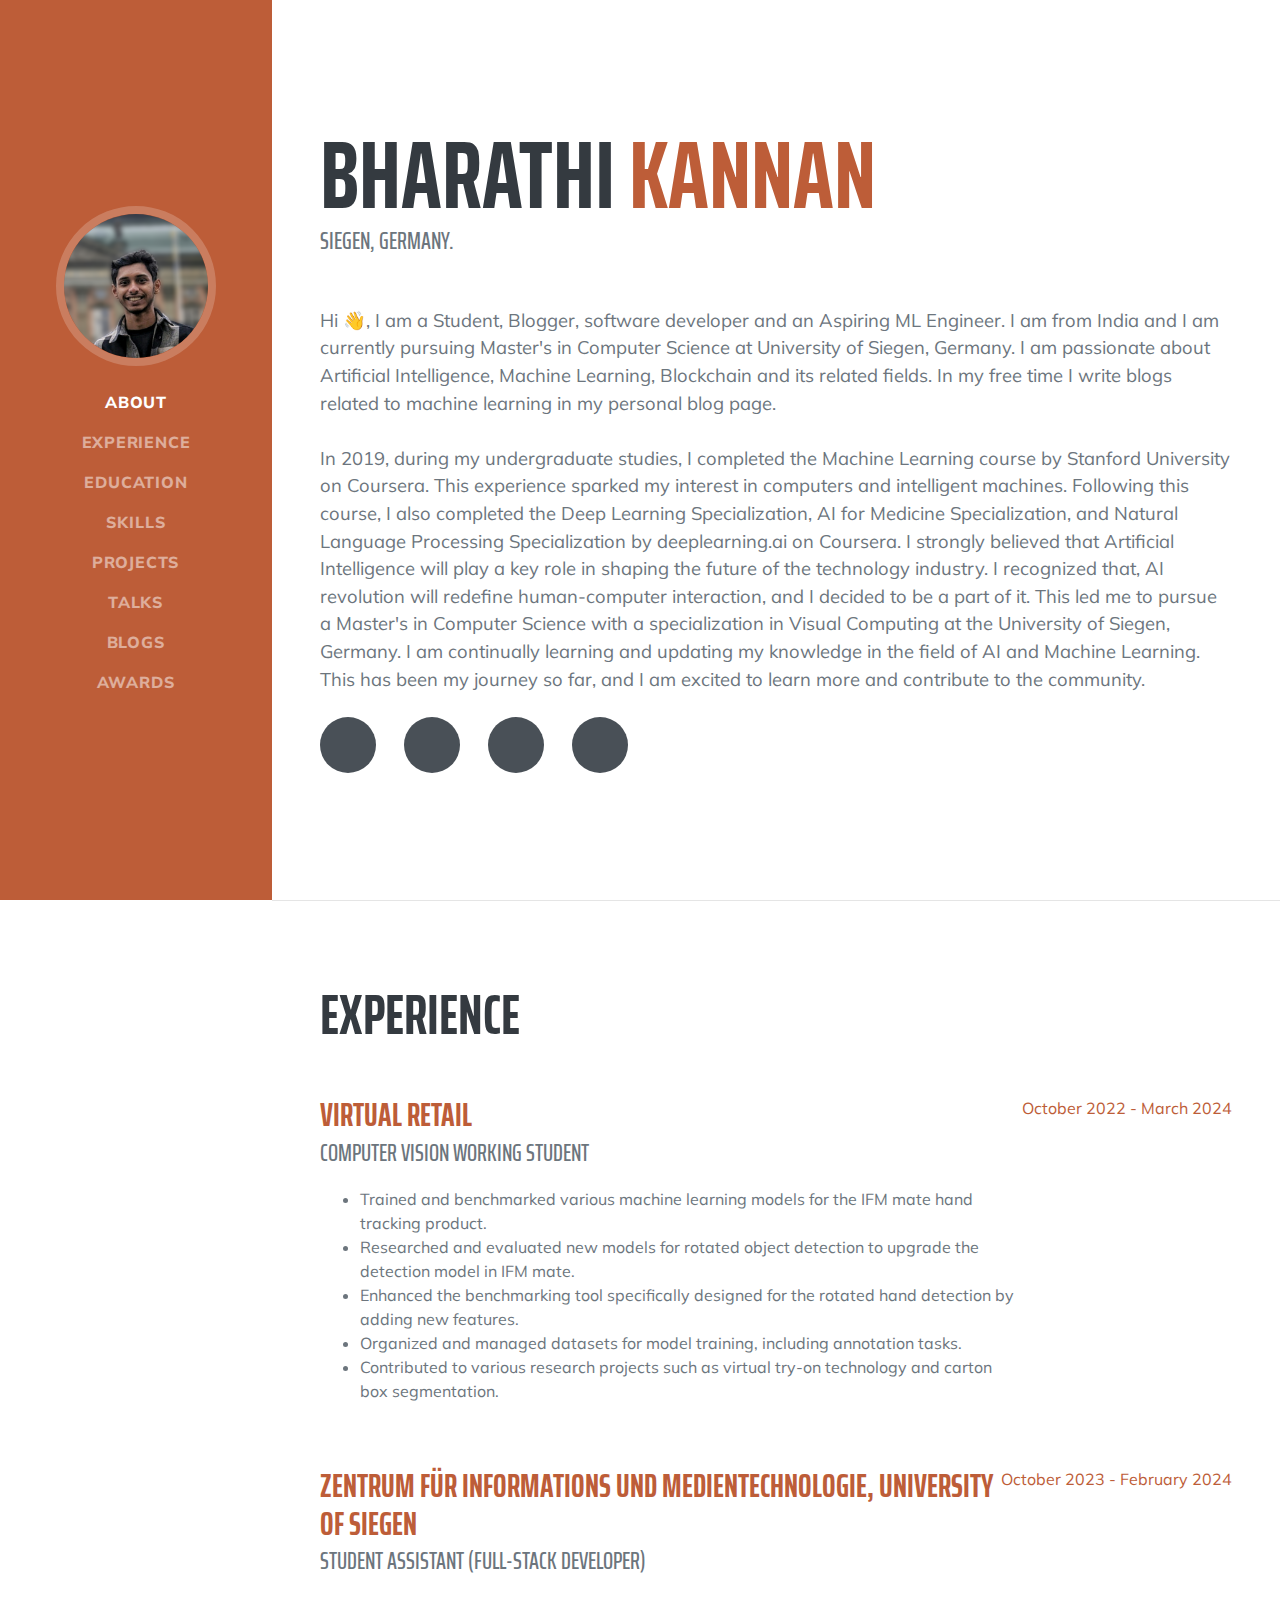
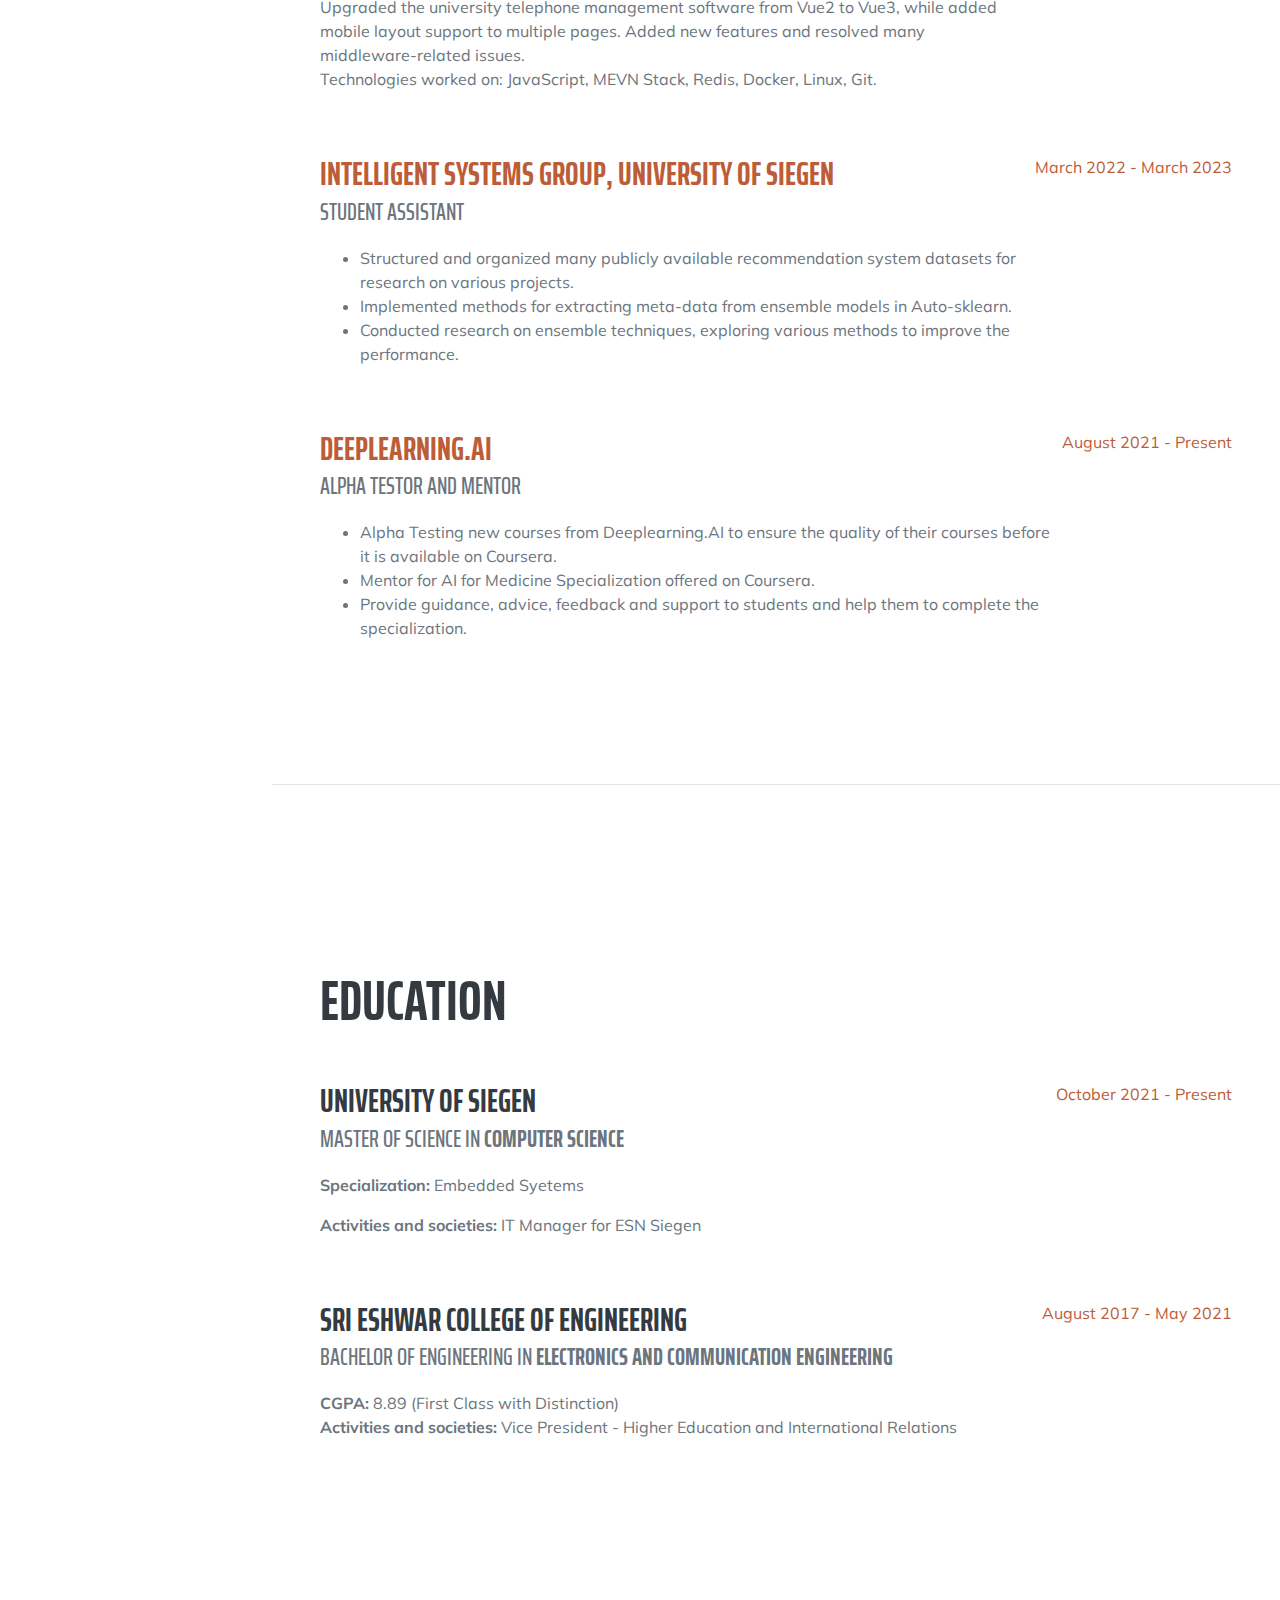
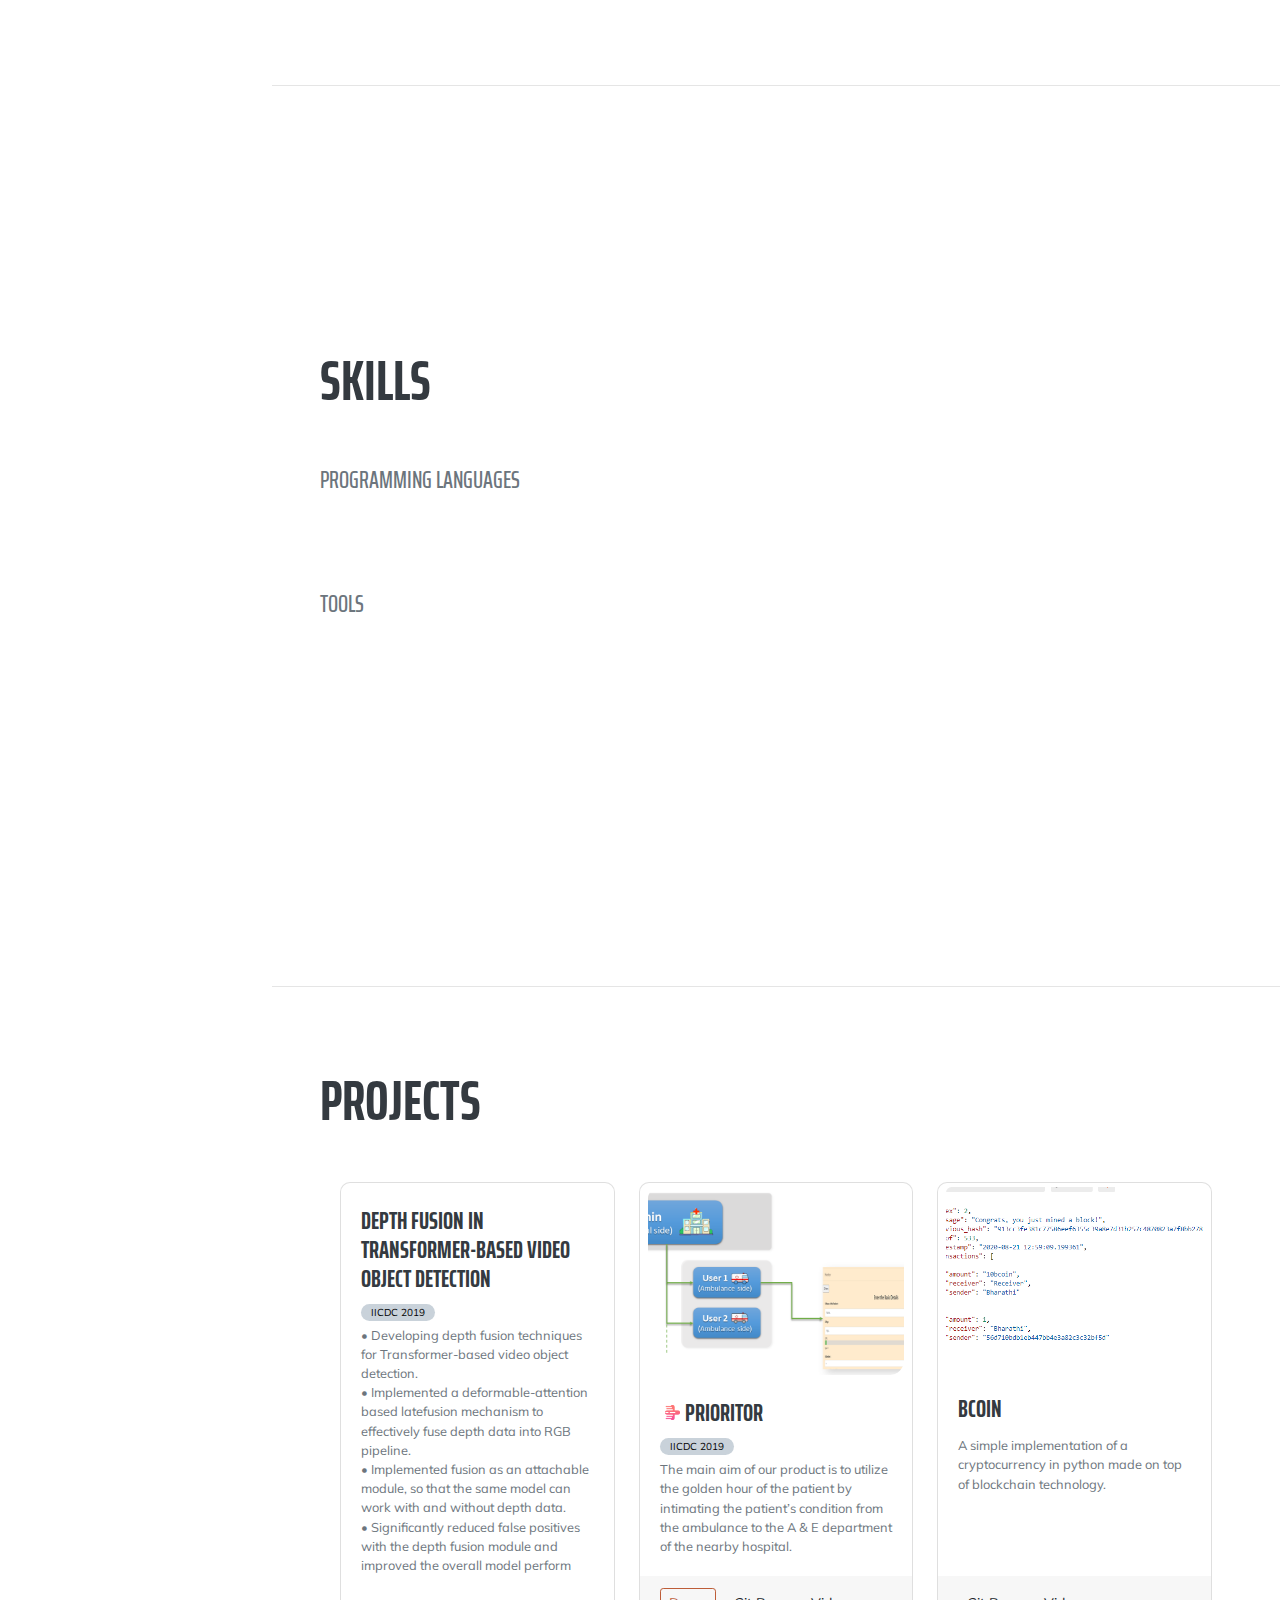
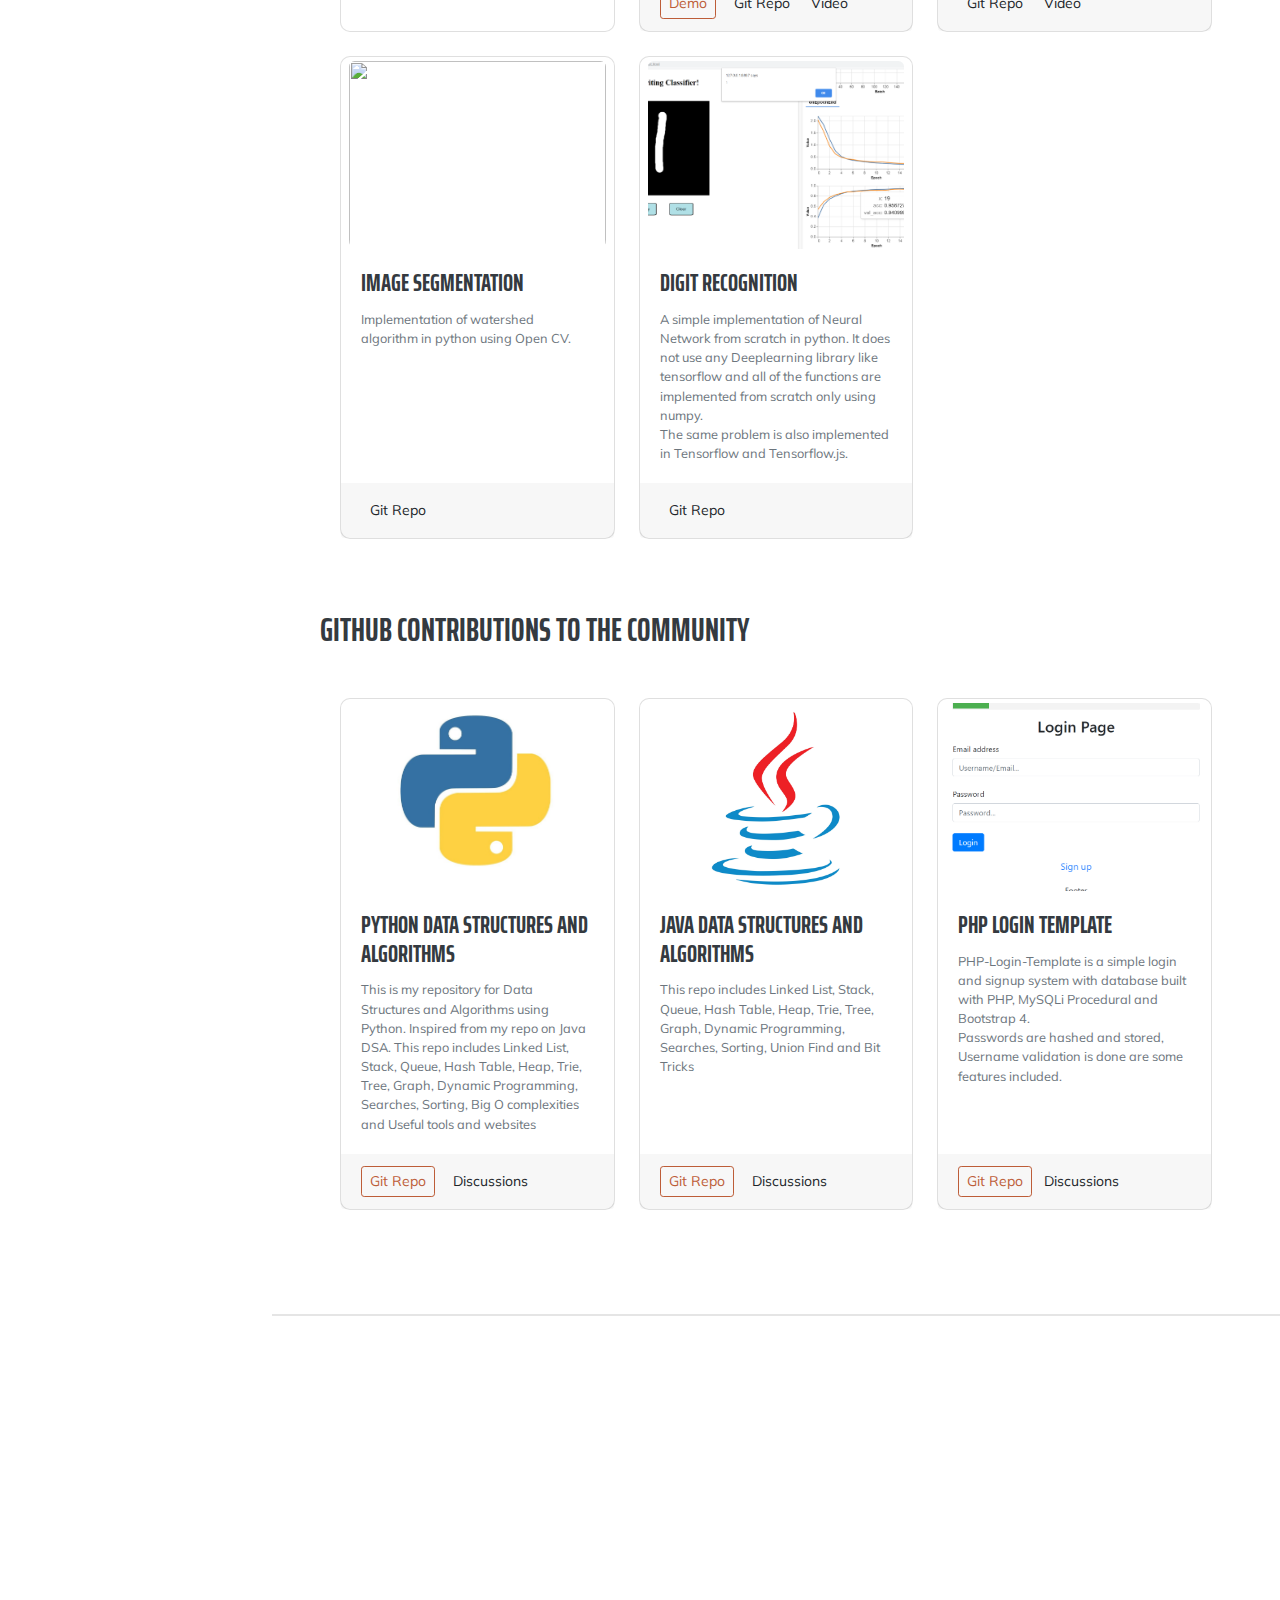
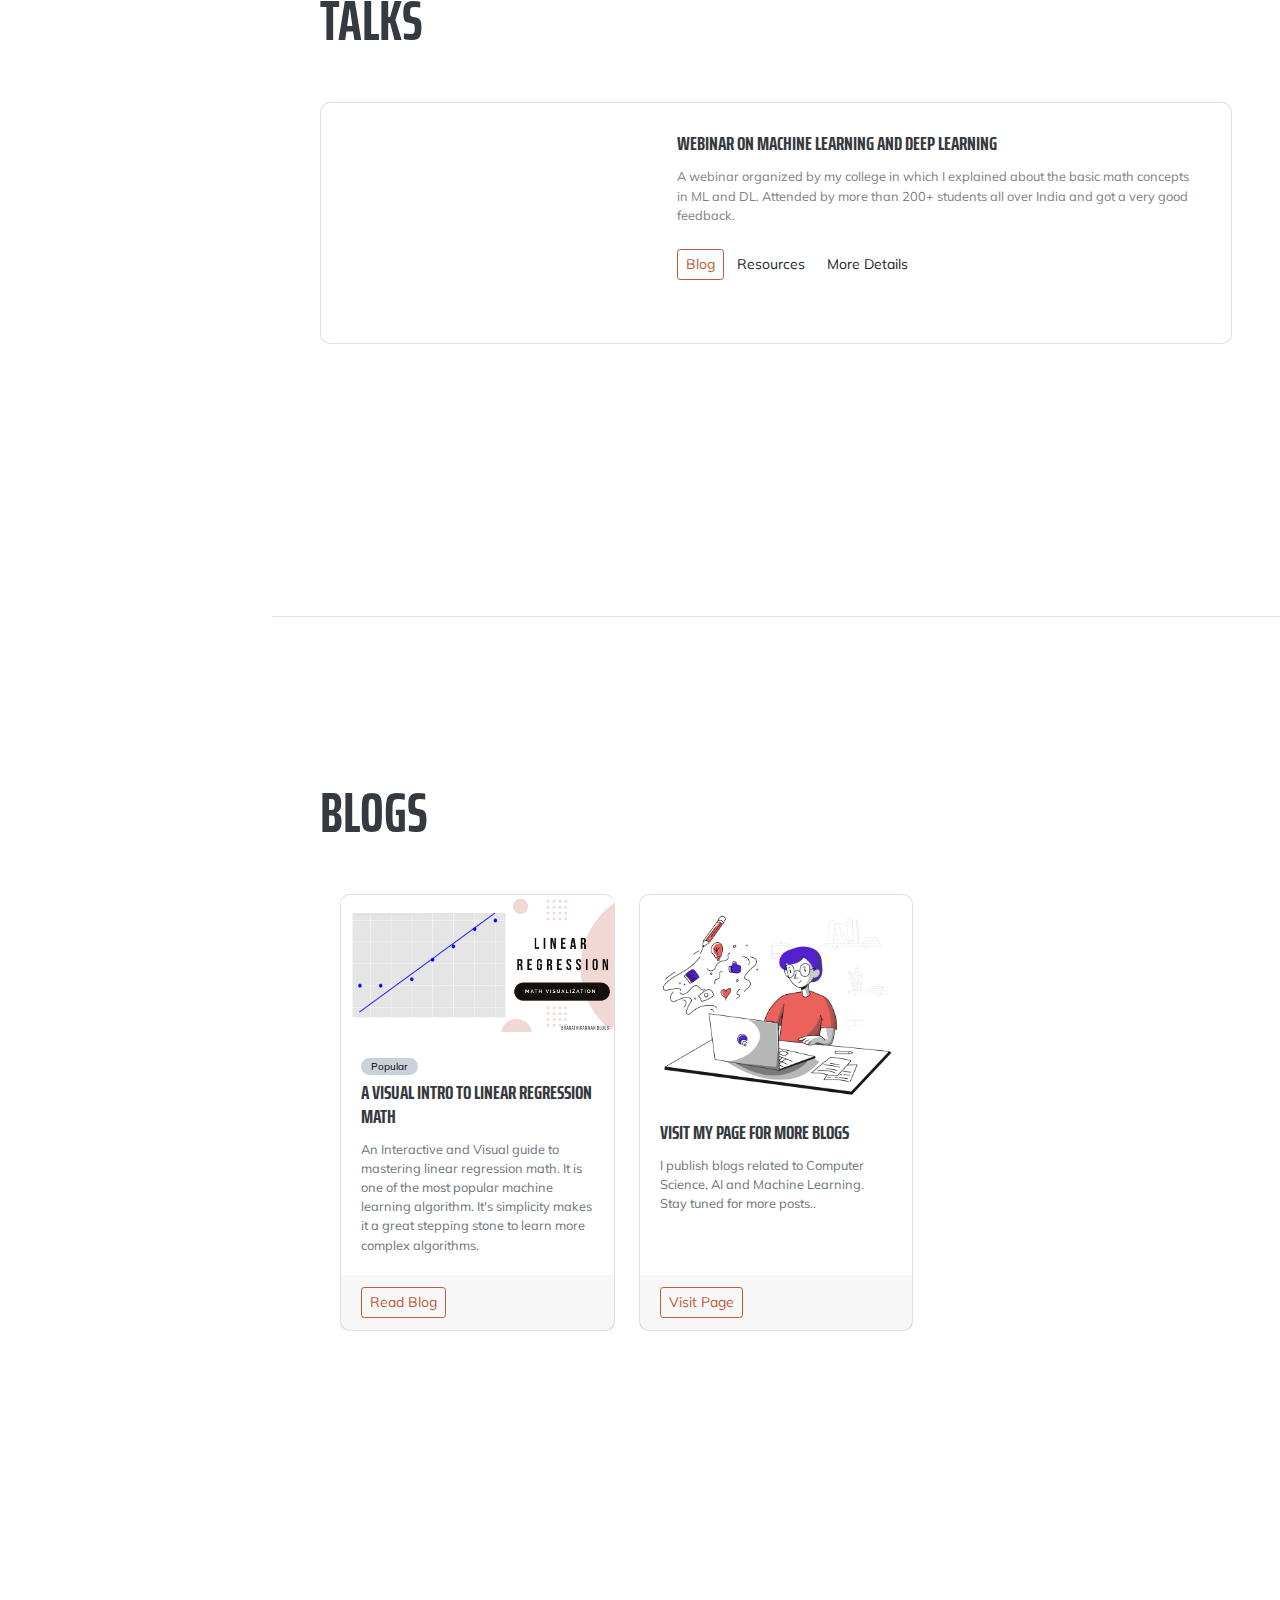
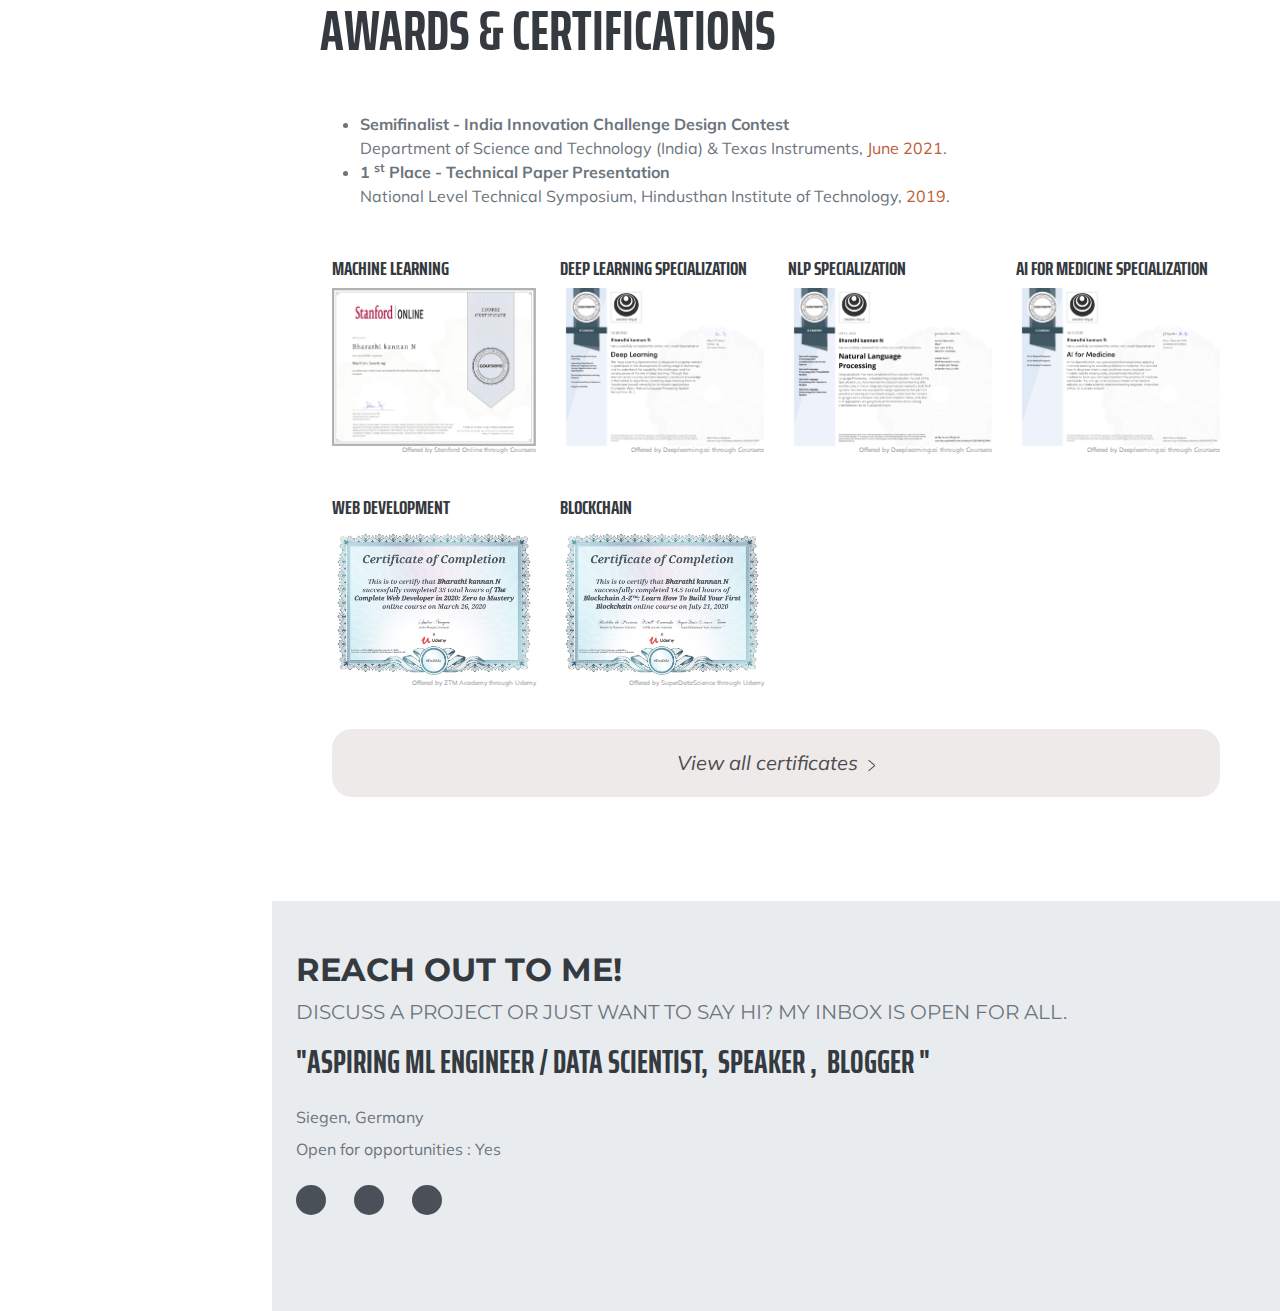
==== commit 9ed496e1: "Update: Dated 19/07/2024" ====
--- a/index.html
+++ b/index.html
@@ -59,7 +59,7 @@
         <nav class="navbar navbar-expand-lg navbar-dark bg-primary fixed-top" id="sideNav">
             <a class="navbar-brand js-scroll-trigger" href="#page-top">
                 <span class="d-block d-lg-none">Bharathi Kannan</span>
-                <span class="d-none d-lg-block"><img class="img-fluid img-profile rounded-circle mx-auto mb-2" src="assets/img/profile.jpg" alt="" /></span>
+                <span class="d-none d-lg-block"><img class="img-fluid img-profile rounded-circle mx-auto mb-2" src="assets/img/cover_photo.png" alt="" /></span>
             </a>
             <button class="navbar-toggler" type="button" data-toggle="collapse" data-target="#navbarSupportedContent" aria-controls="navbarSupportedContent" aria-expanded="false" aria-label="Toggle navigation"><span class="navbar-toggler-icon"></span></button>
             <div class="collapse navbar-collapse" id="navbarSupportedContent">
@@ -88,7 +88,12 @@
                     <div class="subheading mb-5">
                         Siegen, Germany.                        
                     </div>
-                    <p class="lead mb-4">Hi <span class="wave">👋</span>, I am a Student, Programmer, Blogger and Software Developer. I am from India and I am currently pursuing Master's in Computer Science at University of Siegen, Germany. I am passionate about Artificial Intelligence, Machine Learning, Blockchain and its related fields. In my free time I write blogs related to machine learning in my personal blog page to educate the next generation of technology users.</p>
+                    <p class="lead mb-4">Hi <span class="wave">👋</span>, I am a Student, Blogger, software developer and an Aspiring ML Engineer. I am from India and I am currently pursuing Master's in Computer Science at University of Siegen, Germany. I am passionate about Artificial Intelligence, Machine Learning, Blockchain and its related fields. In my free time I write blogs related to machine learning in my personal blog page. <br> <br>
+                        
+                        In 2019, during my undergraduate studies, I completed the Machine Learning course by Stanford University on Coursera. This experience sparked my interest in computers and intelligent machines. Following this course, I also completed the Deep Learning Specialization, AI for Medicine Specialization, and Natural Language Processing Specialization by deeplearning.ai on Coursera. I strongly believed that Artificial Intelligence will play a key role in shaping the future of the technology industry. I recognized that, AI revolution will redefine human-computer interaction, and I decided to be a part of it. This led me to pursue a Master's in Computer Science with a specialization in Visual Computing at the University of Siegen, Germany. I am continually learning and updating my knowledge in the field of AI and Machine Learning. This has been my journey so far, and I am excited to learn more and contribute to the community.</p>
+                    
+                    
+                    </p>
 <!--                     <div class="mb-4">
                         <a href="" target="_blank" class="btn btn-primary">Download CV</a>
                     </div> -->
@@ -108,38 +113,59 @@
                     <h2 class="mb-5">Experience</h2>
                     <div class="d-flex flex-column flex-md-row justify-content-between mb-5">
                         <div class="flex-grow-1">
-                            <h3 class="mb-0"><a href="https://www.coursera.org/deeplearning-ai" target="_blank">Deeplearning.AI</a></h3>
-                            <div class="subheading mb-3">Alpha Testor and Mentor</div>
-                            <p> Alpha Testing new courses from Deeplearning.AI to ensure the quality of their courses before it is available on Coursera.<br>
-                                Mentor for AI for Medicine Specialization offered on Coursera.<br>
-                                Provide guidance, advice, feedback and support to students and help them to complete the specialization.</p>
-                        </div>
-                        <div class="flex-shrink-0"><span class="text-primary">August 2021 - Present</span></div>
-                    </div>
-                    <!-- <div class="d-flex flex-column flex-md-row justify-content-between mb-5">
-                        <div class="flex-grow-1">
-                            <h3 class="mb-0">Web Developer</h3>
-                            <div class="subheading mb-3">Intelitec Solutions</div>
-                            <p>Capitalize on low hanging fruit to identify a ballpark value added activity to beta test. Override the digital divide with additional clickthroughs from DevOps. Nanotechnology immersion along the information highway will close the loop on focusing solely on the bottom line.</p>
-                        </div>
-                        <div class="flex-shrink-0"><span class="text-primary">December 2011 - March 2013</span></div>
+                            <h3 class="mb-0"><a href="https://www.coursera.org/deeplearning-ai" target="_blank">Virtual Retail</a></h3>
+                            <div class="subheading mb-3">Computer Vision Working Student</div>
+                            <p> 
+                                <ul>
+                                    <li>Trained and benchmarked various machine learning models for the IFM mate hand tracking product.</li>
+                                    <li>Researched and evaluated new models for rotated object detection to upgrade the detection model in IFM mate.</li>
+                                    <li>Enhanced the benchmarking tool specifically designed for the rotated hand detection by adding new features.</li>
+                                    <li>Organized and managed datasets for model training, including annotation tasks.</li>
+                                    <li>Contributed to various research projects such as virtual try-on technology and carton box segmentation.</li>
+                                </ul>
+</p>
+                        </div>
+                        <div class="flex-shrink-0"><span class="text-primary">October 2022 - March 2024</span></div>
                     </div>
                     <div class="d-flex flex-column flex-md-row justify-content-between mb-5">
                         <div class="flex-grow-1">
-                            <h3 class="mb-0">Junior Web Designer</h3>
-                            <div class="subheading mb-3">Shout! Media Productions</div>
-                            <p>Podcasting operational change management inside of workflows to establish a framework. Taking seamless key performance indicators offline to maximise the long tail. Keeping your eye on the ball while performing a deep dive on the start-up mentality to derive convergence on cross-platform integration.</p>
-                        </div>
-                        <div class="flex-shrink-0"><span class="text-primary">July 2010 - December 2011</span></div>
+                            <h3 class="mb-0"><a href="https://www.coursera.org/deeplearning-ai" target="_blank">Zentrum für Informations und Medientechnologie, University of Siegen</a></h3>
+                            <div class="subheading mb-3">Student Assistant (Full-Stack Developer)</div>
+                            <p> Upgraded the university telephone management software from Vue2 to Vue3, while added mobile layout support to
+                                multiple pages. Added new features and resolved many middleware-related issues.
+                                <br>
+                                Technologies worked on: JavaScript, MEVN Stack, Redis, Docker, Linux, Git.
+                                </p> 
+                        </div>
+                        <div class="flex-shrink-0"><span class="text-primary">October 2023 - February 2024</span></div>
                     </div>
-                    <div class="d-flex flex-column flex-md-row justify-content-between">
+                    <div class="d-flex flex-column flex-md-row justify-content-between mb-5">
                         <div class="flex-grow-1">
-                            <h3 class="mb-0">Web Design Intern</h3>
-                            <div class="subheading mb-3">Shout! Media Productions</div>
-                            <p>Collaboratively administrate empowered markets via plug-and-play networks. Dynamically procrastinate B2C users after installed base benefits. Dramatically visualize customer directed convergence without revolutionary ROI.</p>
-                        </div>
-                        <div class="flex-shrink-0"><span class="text-primary">September 2008 - June 2010</span></div>
-                    </div> -->
+                            <h3 class="mb-0"><a href="https://www.coursera.org/deeplearning-ai" target="_blank">Intelligent Systems Group, University of Siegen</a></h3>
+                            <div class="subheading mb-3">Student Assistant</div>
+                            <p> 
+                                <ul>
+                                    <li>Structured and organized many publicly available recommendation system datasets for research on various projects.</li>
+                                    <li>Implemented methods for extracting meta-data from ensemble models in Auto-sklearn.</li>
+                                    <li>Conducted research on ensemble techniques, exploring various methods to improve the performance.</li>
+                                </ul>
+
+                            </p>
+                        </div>
+                        <div class="flex-shrink-0"><span class="text-primary">March 2022 - March 2023</span></div>
+                    </div>
+                    <div class="d-flex flex-column flex-md-row justify-content-between mb-5">
+                        <div class="flex-grow-1">
+                            <h3 class="mb-0"><a href="https://www.coursera.org/deeplearning-ai" target="_blank">Deeplearning.AI</a></h3>
+                            <div class="subheading mb-3">Alpha Testor and Mentor</div>
+                            <ul>
+                                <li>Alpha Testing new courses from Deeplearning.AI to ensure the quality of their courses before it is available on Coursera.</li>
+                                <li>Mentor for AI for Medicine Specialization offered on Coursera.</li>
+                                <li>Provide guidance, advice, feedback and support to students and help them to complete the specialization.</li>
+                            </ul>
+                        </div>
+                        <div class="flex-shrink-0"><span class="text-primary">August 2021 - Present</span></div>
+                    </div>
                 </div>
             </section>
             <hr class="m-0" />
@@ -153,6 +179,7 @@
                             <div class="subheading mb-3">Master of Science in <b>Computer Science</b></div>
                             <div>
                                 <p><b>Specialization: </b>Embedded Syetems</p>
+                                <p><b>Activities and societies: </b>IT Manager for ESN Siegen</p>
                             </div>
                             <!-- <p>CGPA: <b>8.89</b> (First Class with Distinction)</p> -->
                         </div>
@@ -169,14 +196,6 @@
                         </div>
                         <div class="flex-shrink-0"><span class="text-primary">August 2017 - May 2021</span></div>
                     </div>
-                    <!-- <div class="d-flex flex-column flex-md-row justify-content-between">
-                        <div class="flex-grow-1">
-                            <h3 class="mb-0">James Buchanan High School</h3>
-                            <div class="subheading mb-3">Technology Magnet Program</div>
-                            <p>GPA: 3.56</p>
-                        </div>
-                        <div class="flex-shrink-0"><span class="text-primary">August 2002 - May 2006</span></div>
-                    </div> -->
                 </div>
             </section>
             <hr class="m-0" />
@@ -187,43 +206,27 @@
                     <div class="subheading mb-3">Programming Languages</div>
                     <ul class="list-inline dev-icons">
                         <li class="list-inline-item"><i class="fab fa-python"></i></li>
+                        <li class="list-inline-item "><span class="iconify mb-4 mt-2 pt-1" data-icon="simple-icons:cplusplus" data-inline="false"></span></li>
                         <li class="list-inline-item"><i class="fab fa-java"></i></li>
                         <li class="list-inline-item"><i class="fab fa-html5"></i></li>
                         <li class="list-inline-item"><i class="fab fa-css3-alt"></i></li>
                         <li class="list-inline-item"><i class="fab fa-js-square"></i></li>
                         <li class="list-inline-item"><i class="fab fa-php"></i></li>
+                        <li class="list-inline-item "><span class="iconify mb-4 mt-2 pt-1" data-icon="ph:file-sql" data-inline="false"></span></li>
                     <div class="subheading mb-3">Tools</div>
                         <!-- <li class="list-inline-item"><i><img src="assets/img/c.png"></i></li> -->
+                        <li class="list-inline-item "><span class="iconify mb-4 mt-2 pt-1" data-icon="cib:pytorch" data-inline="false"></span></li>
                         <li class="list-inline-item "><span class="iconify mb-4 mt-2 pt-1" data-icon="simple-icons:tensorflow" data-inline="false"></span></li>
-                        <li class="list-inline-item "><span class="iconify mb-4 mt-2 pt-1" data-icon="cib:pytorch" data-inline="false"></span></li>
                         <li class="list-inline-item "><span class="iconify mb-4 mt-2 pt-1" data-icon="file-icons:numpy" data-inline="false"></span></li>
                         <li class="list-inline-item "><span class="iconify mb-4 mt-2 pt-1" data-icon="simple-icons:pandas" data-inline="false"></span></li>
                         <li class="list-inline-item "><span class="iconify mb-4 mt-2 pt-1" data-icon="file-icons:matlab" data-inline="false"></span></li>
-                        <li class="list-inline-item "><span class="iconify mb-4 mt-2 pt-1" data-icon="simple-icons:scikit-learn" data-inline="false"></span></li>
+                        <li class="list-inline-item "><span class="iconify mb-4 mt-2 pt-1" data-icon="simple-icons:scikitlearn" data-inline="false"></span></li>
                         <li class="list-inline-item "><span class="iconify mb-4 mt-2 pt-1" data-icon="simple-icons:opencv" data-inline="false"></span></li>
+                        <li class="list-inline-item "><span class="iconify mb-4 mt-2 pt-1" data-icon="teenyicons:vue-solid" data-inline="false"></span></li>
+                        <li class="list-inline-item "><span class="iconify mb-4 mt-2 pt-1" data-icon="bxl:react" data-inline="false"></span></li>
                         <li class="list-inline-item"><i class="fab fa-github"></i></li>
                         <li class="list-inline-item"><i class="fab fa-bootstrap"></i></li>
                     </ul>
-                    <!-- <div class="subheading mb-3">Workflow</div>
-                    <ul class="fa-ul mb-0">
-                        <li>
-                            <span class="fa-li"><i class="fas fa-check"></i></span>
-                            Mobile-First, Responsive Design
-                        </li>
-                        <li>
-                            <span class="fa-li"><i class="fas fa-check"></i></span>
-                            Cross Browser Testing & Debugging
-                        </li>
-                        <li>
-                            <span class="fa-li"><i class="fas fa-check"></i></span>
-                            Cross Functional Teams
-                        </li>
-                        <li>
-                            <span class="fa-li"><i class="fas fa-check"></i></span>
-                            Agile Development & Scrum
-                        </li>
-                    </ul>
-                </div> -->
             </section>
             <hr class="m-0" />
 
@@ -236,6 +239,26 @@
 
 
                         <div class="row row-cols-1 row-cols-md-3 g-4 ml-2 mr-2">
+                            <div class="col-12 col-sm-6 col-md-4 col-lg-4 mb-4">
+                                <div class="card h-100 shadowhover hover-pointer">
+                                <!-- <img src="assets/img/ambulance-side.png" class="card-img-top card-img-top-fit pl-2 pr-2 pt-1" alt="DepthFusion" style="border-radius:8%;"> -->
+                                <div class="card-body"> 
+                                    <h4 class="card-title mt-1 mb-1">Depth Fusion in Transformer-based Video Object Detection </h4>
+                                     <span style="color: rgb(0, 0, 0); background-color: rgb(201, 210, 218); border-radius: 10px; padding: 2px 10px 2px 10px; font-size: 10px;">IICDC 2019</span> 
+                                    <p class="card-text mt-1">• Developing depth fusion techniques for Transformer-based video object detection. <br>
+                                        • Implemented a deformable-attention based latefusion mechanism to effectively fuse depth data into RGB pipeline. <br>
+                                        • Implemented fusion as an attachable module, so that the same model can work with and without depth data. <br>
+                                        • Significantly reduced false positives with the depth fusion module and improved the overall model perform </p>
+                                </div>
+                                <!-- <div class="card-footer border-top-0">
+                                    <small class="text-muted">
+                                        <a href="https://prioritordemo.herokuapp.com/" target="_blank" class="btn btn-outline-primary btn-sm">Demo</a>&nbsp;&nbsp;
+                                                <a href="https://github.com/bharathikannann/prioritor" target="_blank" class="btn btn-sm">Git Repo</a>
+                                                <a href="https://youtu.be/MLfC4G1-AOU" target="_blank" class="btn btn-sm">Video</a>
+                                    </small>
+                                </div> -->
+                                </div>
+                            </div>
                             <div class="col-12 col-sm-6 col-md-4 col-lg-4 mb-4">
                                 <div class="card h-100 shadowhover hover-pointer">
                                 <img src="assets/img/ambulance-side.png" class="card-img-top card-img-top-fit pl-2 pr-2 pt-1" alt="prioritor" style="border-radius:8%;">
@@ -424,10 +447,10 @@
                                         <h5 class="card-title">Webinar on Machine Learning and Deep Learning</h5>
                                         <p class="card-text mb-4 card-text-font-size">A webinar organized by my college in which I explained about the basic math concepts in ML and DL. Attended by more than 200+ students all over India
                                         and got a very good feedback.</p>
-                                        <a href="https://github.com/bharathikannann/Python/tree/master/Webinar" target="_blank" class="btn  btn-outline-primary btn-sm">Blog</a>
-                                        <a href="https://bharathikannann.github.io/blogs/machine-learning-and-deep-learning-webinar/" target="_blank"
+                                        <a href="https://github.com/bharathikannann/talks/tree/master/2020-07-18_Machine_learning_and_Deep_learning_Webinar/README.md" target="_blank" class="btn  btn-outline-primary btn-sm">Blog</a>
+                                        <a href="https://github.com/bharathikannann/talks/tree/master/2020-07-18_Machine_learning_and_Deep_learning_Webinar" target="_blank"
                                             class="btn btn-sm">Resources</a>
-                                        <a href="https://github.com/bharathikannann/Python/blob/master/Webinar/intro.md" target="_blank"
+                                        <a href="https://github.com/bharathikannann/talks/tree/master/2020-07-18_Machine_learning_and_Deep_learning_Webinar/intro.md" target="_blank"
                                             class="btn btn-sm">More Details</a>
 
                                 </div>
@@ -959,7 +982,7 @@
                     <label style="font-family: 'Montserrat', sans-serif; font-size: 20px;" class="mb-2 ml-4 mr-4">
                         DISCUSS A PROJECT OR JUST WANT TO SAY HI? MY INBOX IS OPEN FOR ALL.</label><br>
                         <h3 class="mb-4 mt-2 ml-4 mr-4">"Aspiring ML Engineer / Data Scientist, &nbsp;Speaker <i class="fa fa-microphone" style="font-size:20px"></i>,&nbsp; Blogger <span class="iconify mb-1" style="font-size:20px" data-icon="dashicons:welcome-write-blog" data-inline="false"></span>"</h3>
-                        <label class="mb-2 ml-4 mr-4"><span class="iconify" data-icon="bytesize:location" data-inline="false"></span>Tamil Nadu, India</label><br>
+                        <label class="mb-2 ml-4 mr-4"><span class="iconify" data-icon="bytesize:location" data-inline="false"></span>Siegen, Germany</label><br>
                         <label class="mb-4 ml-4 mr-4">Open for opportunities : Yes</label>
                     
                         <div class="social-icons ml-4">
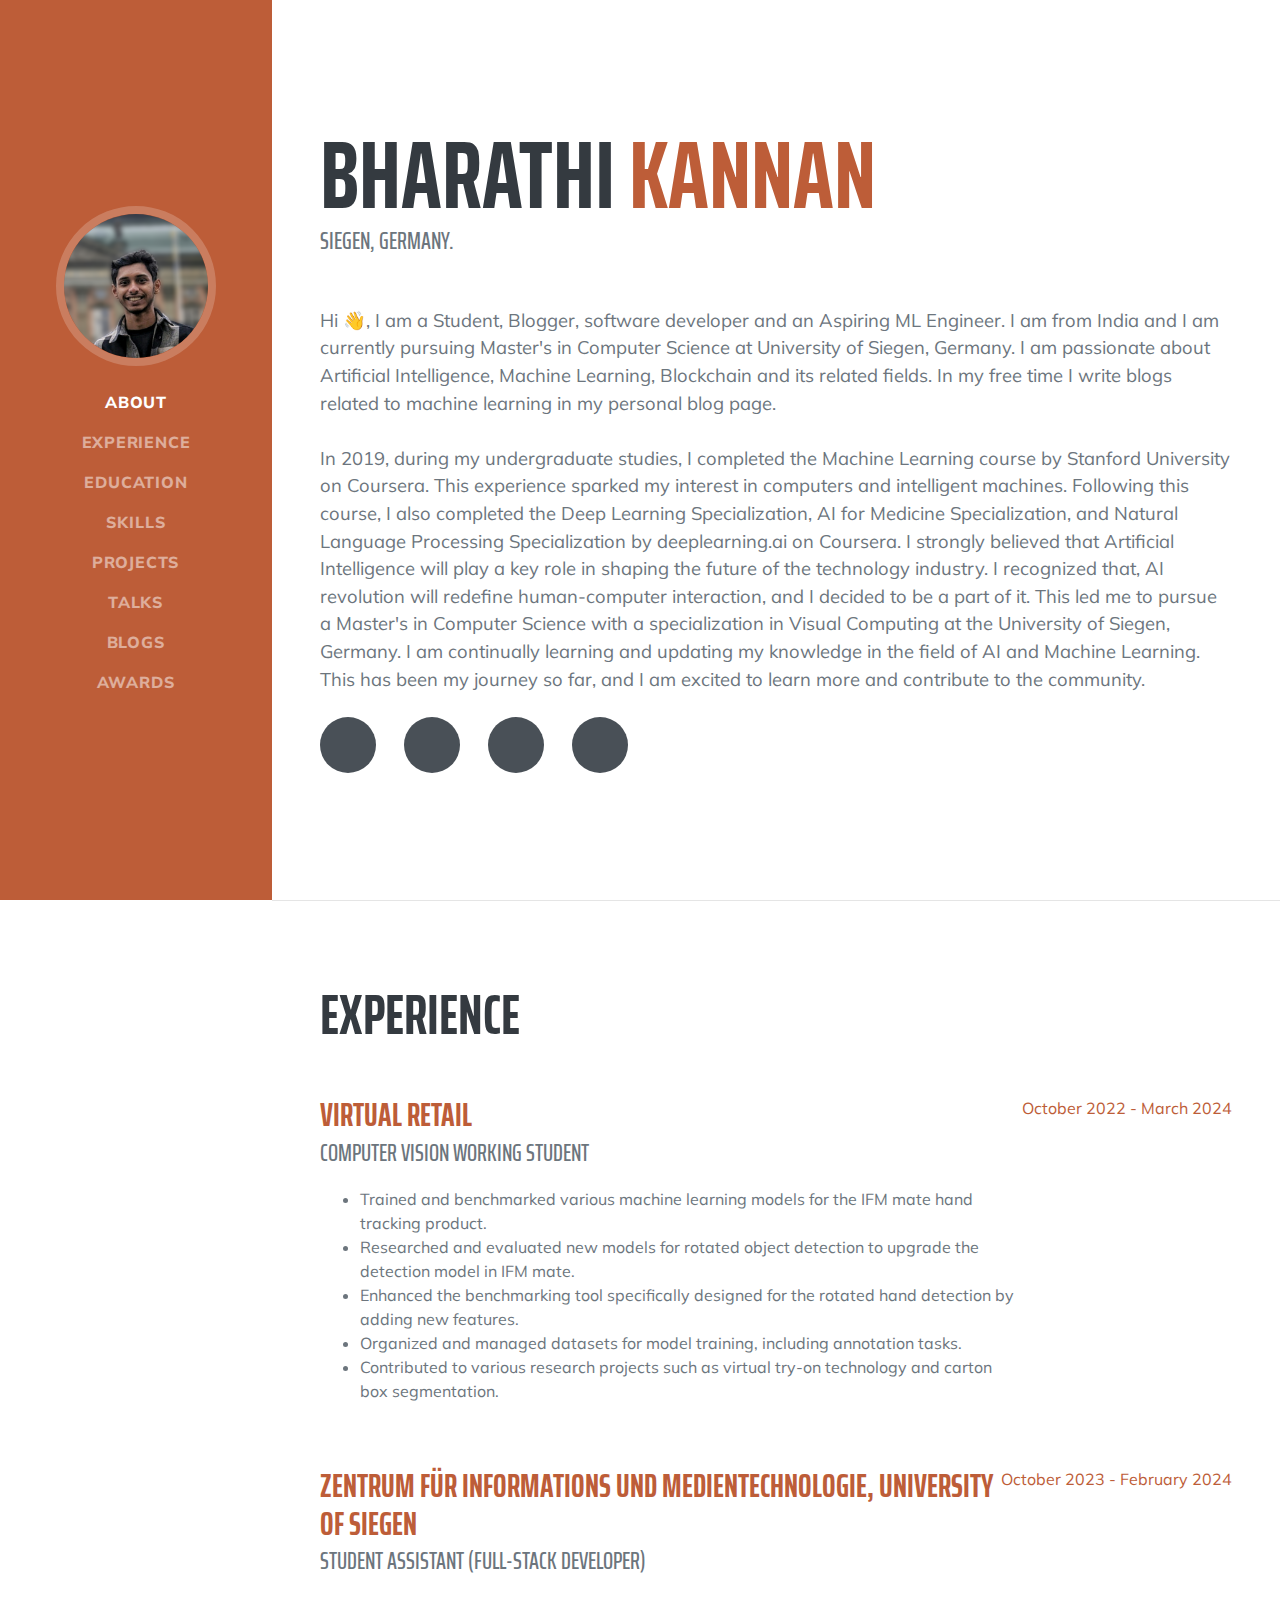
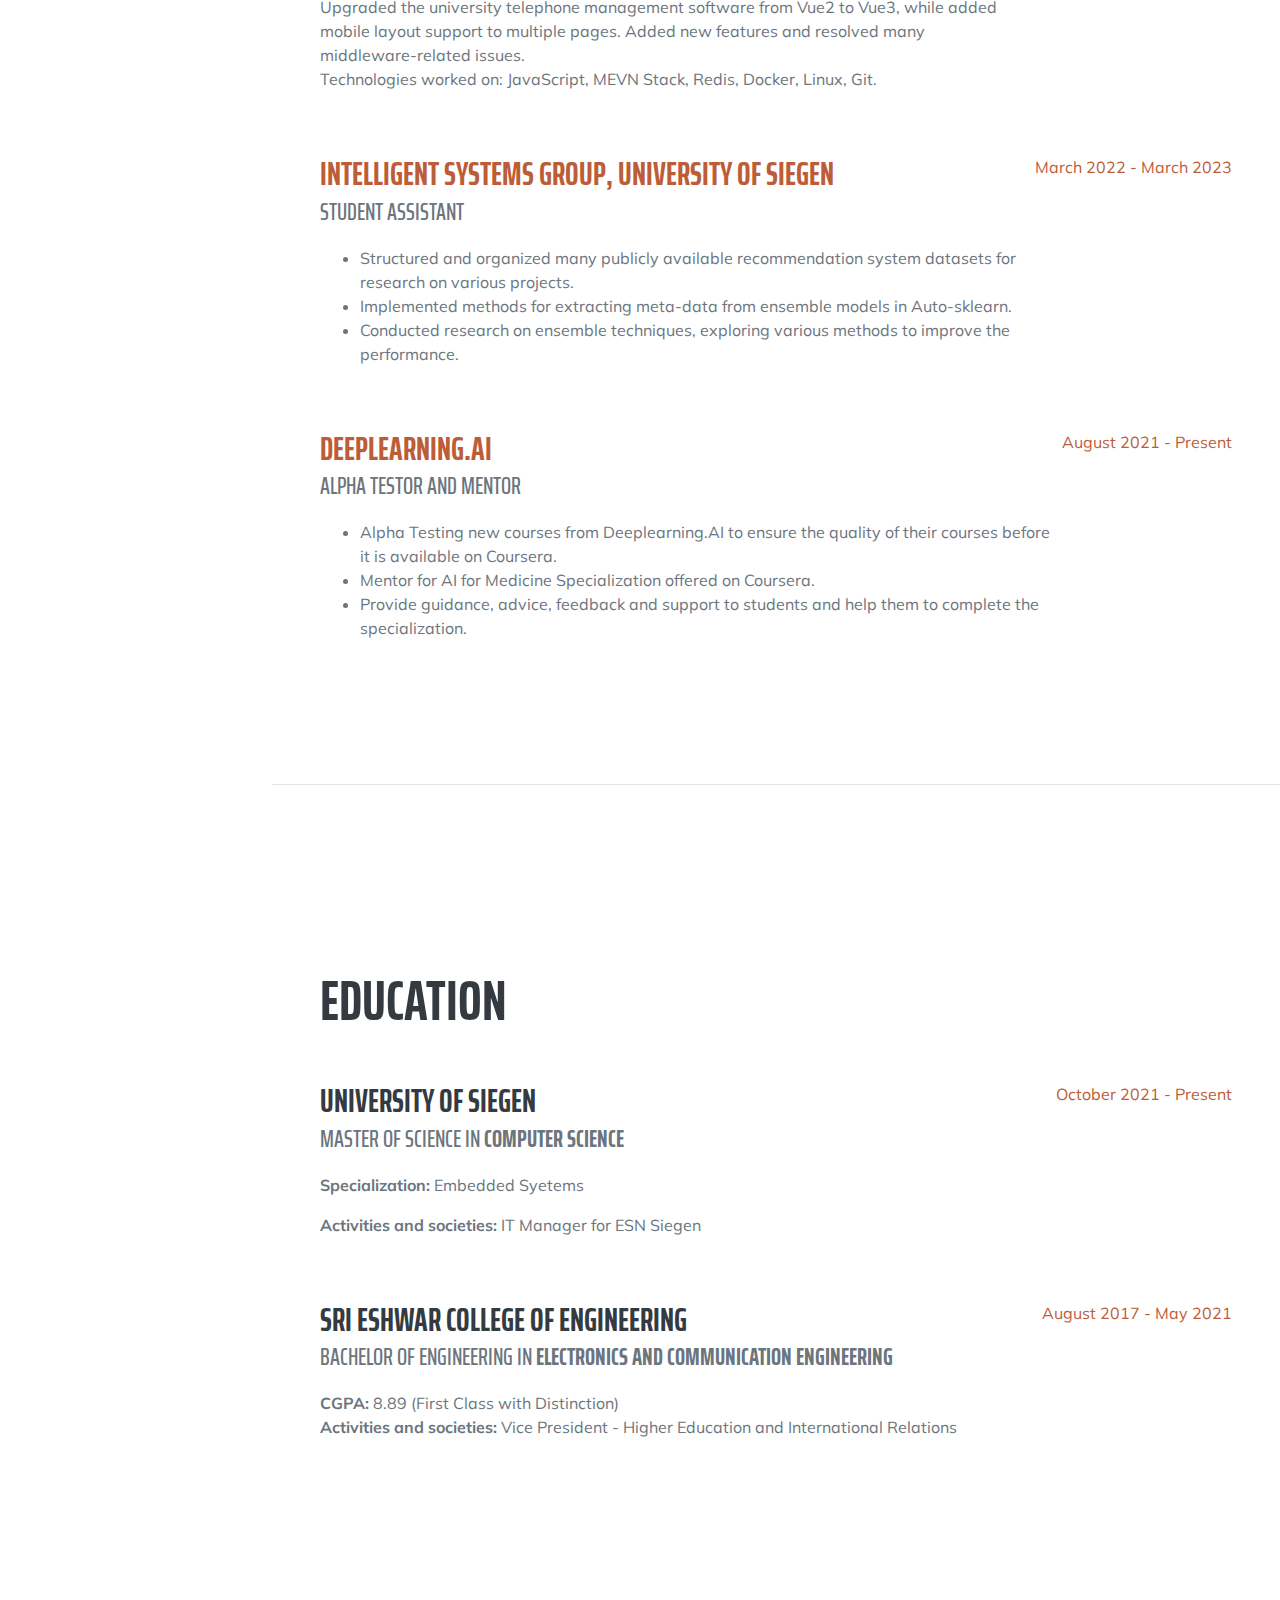
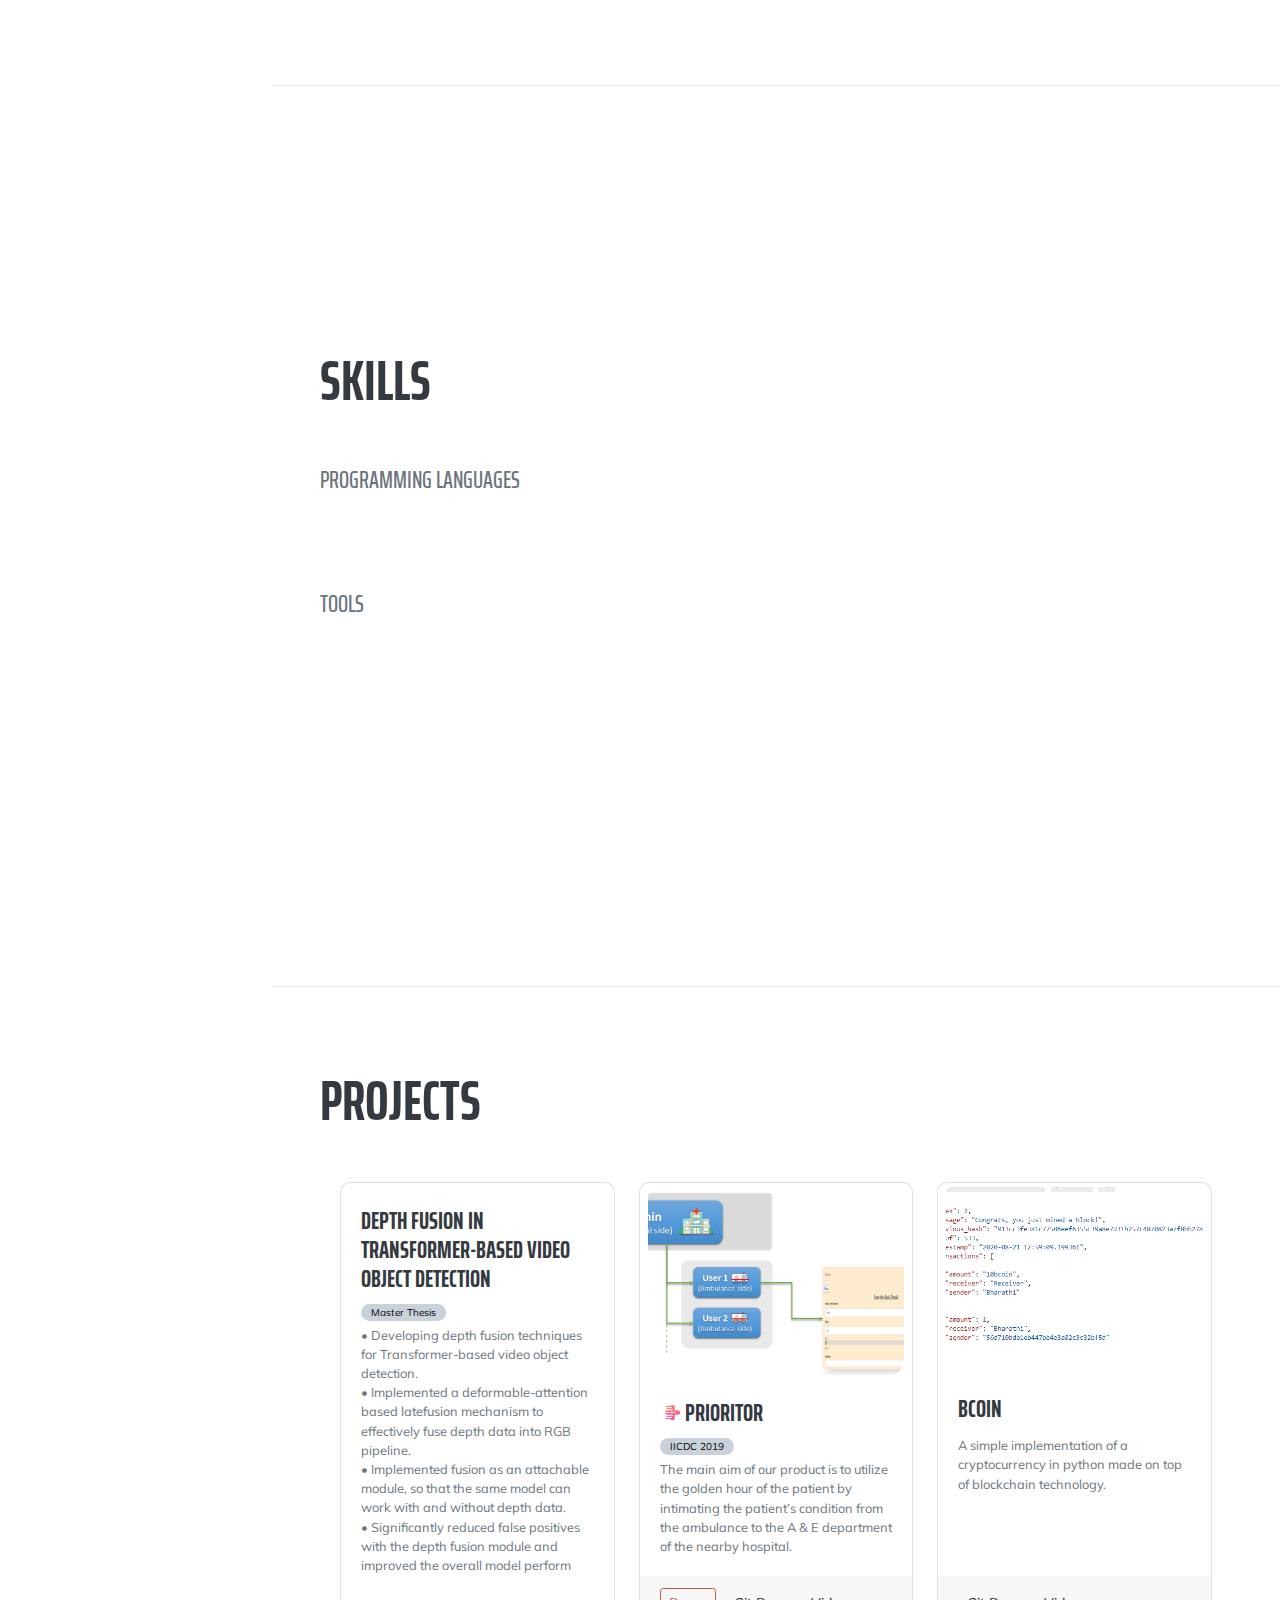
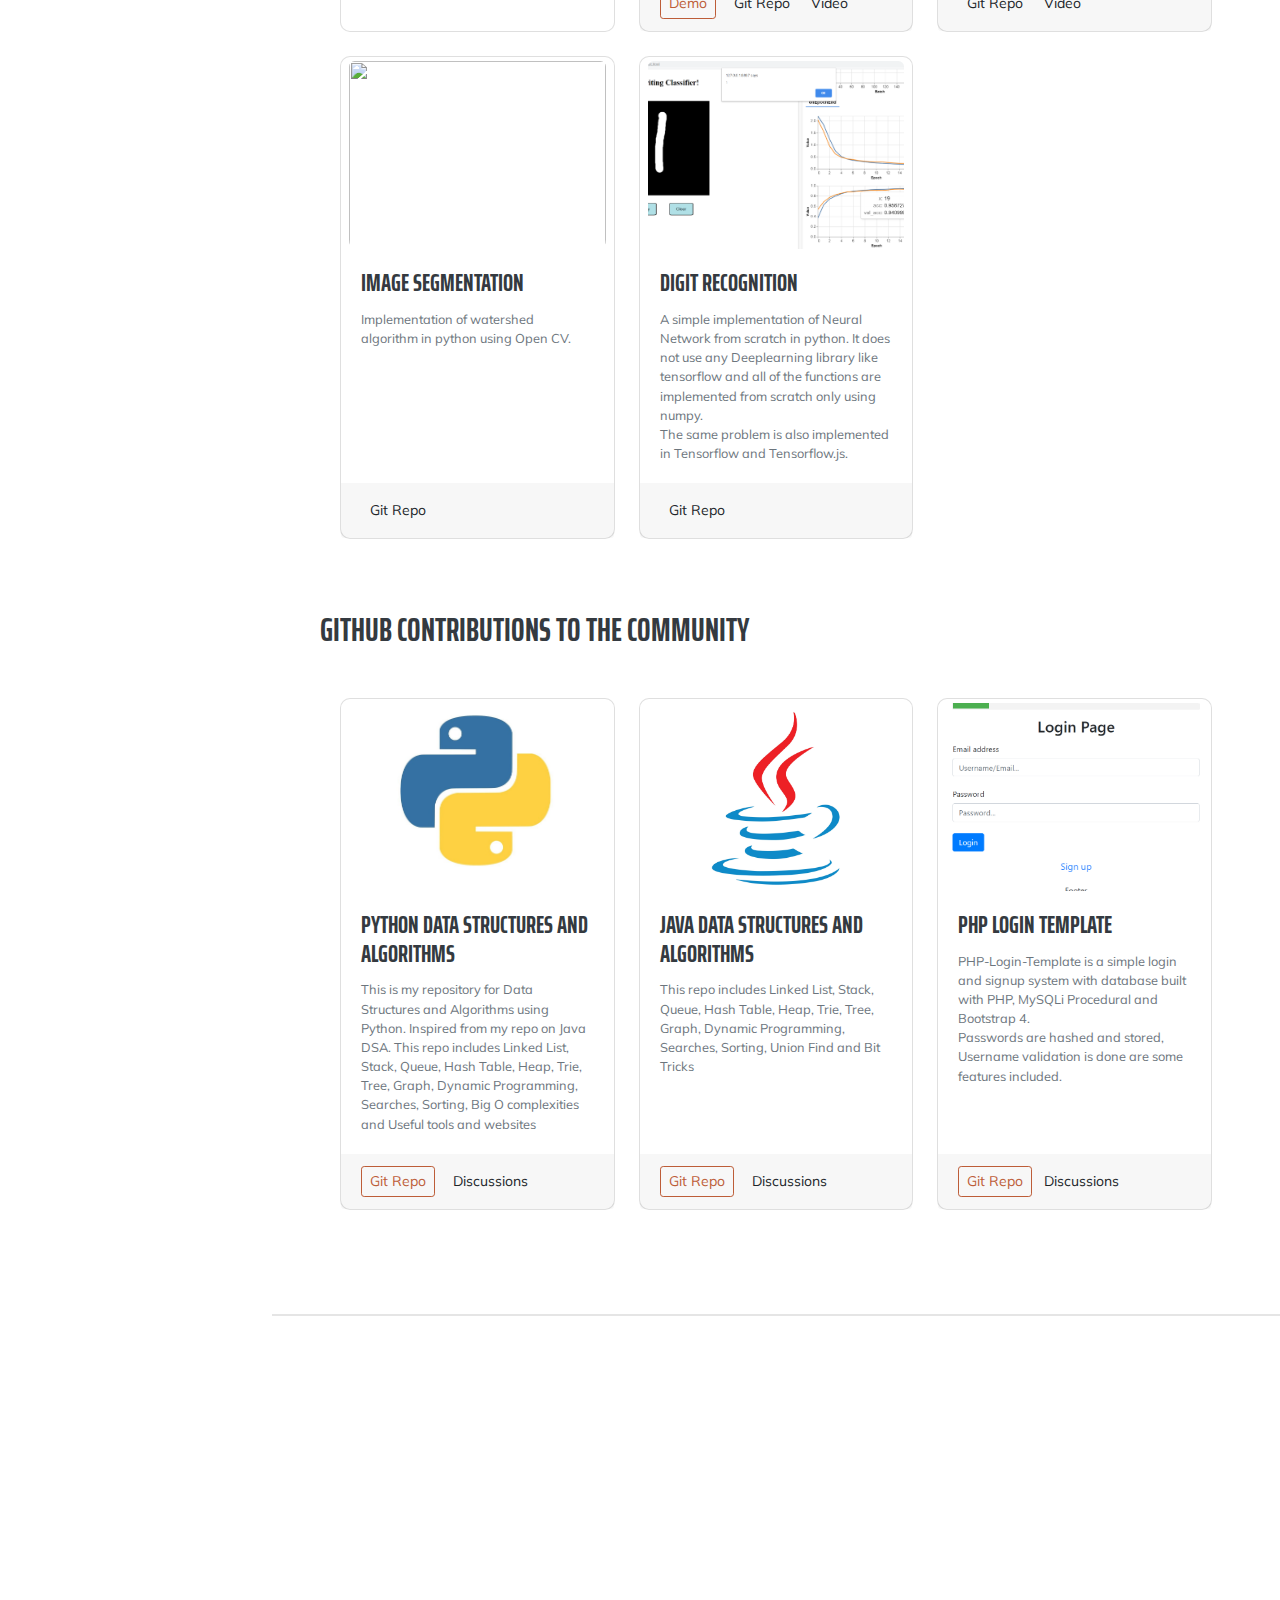
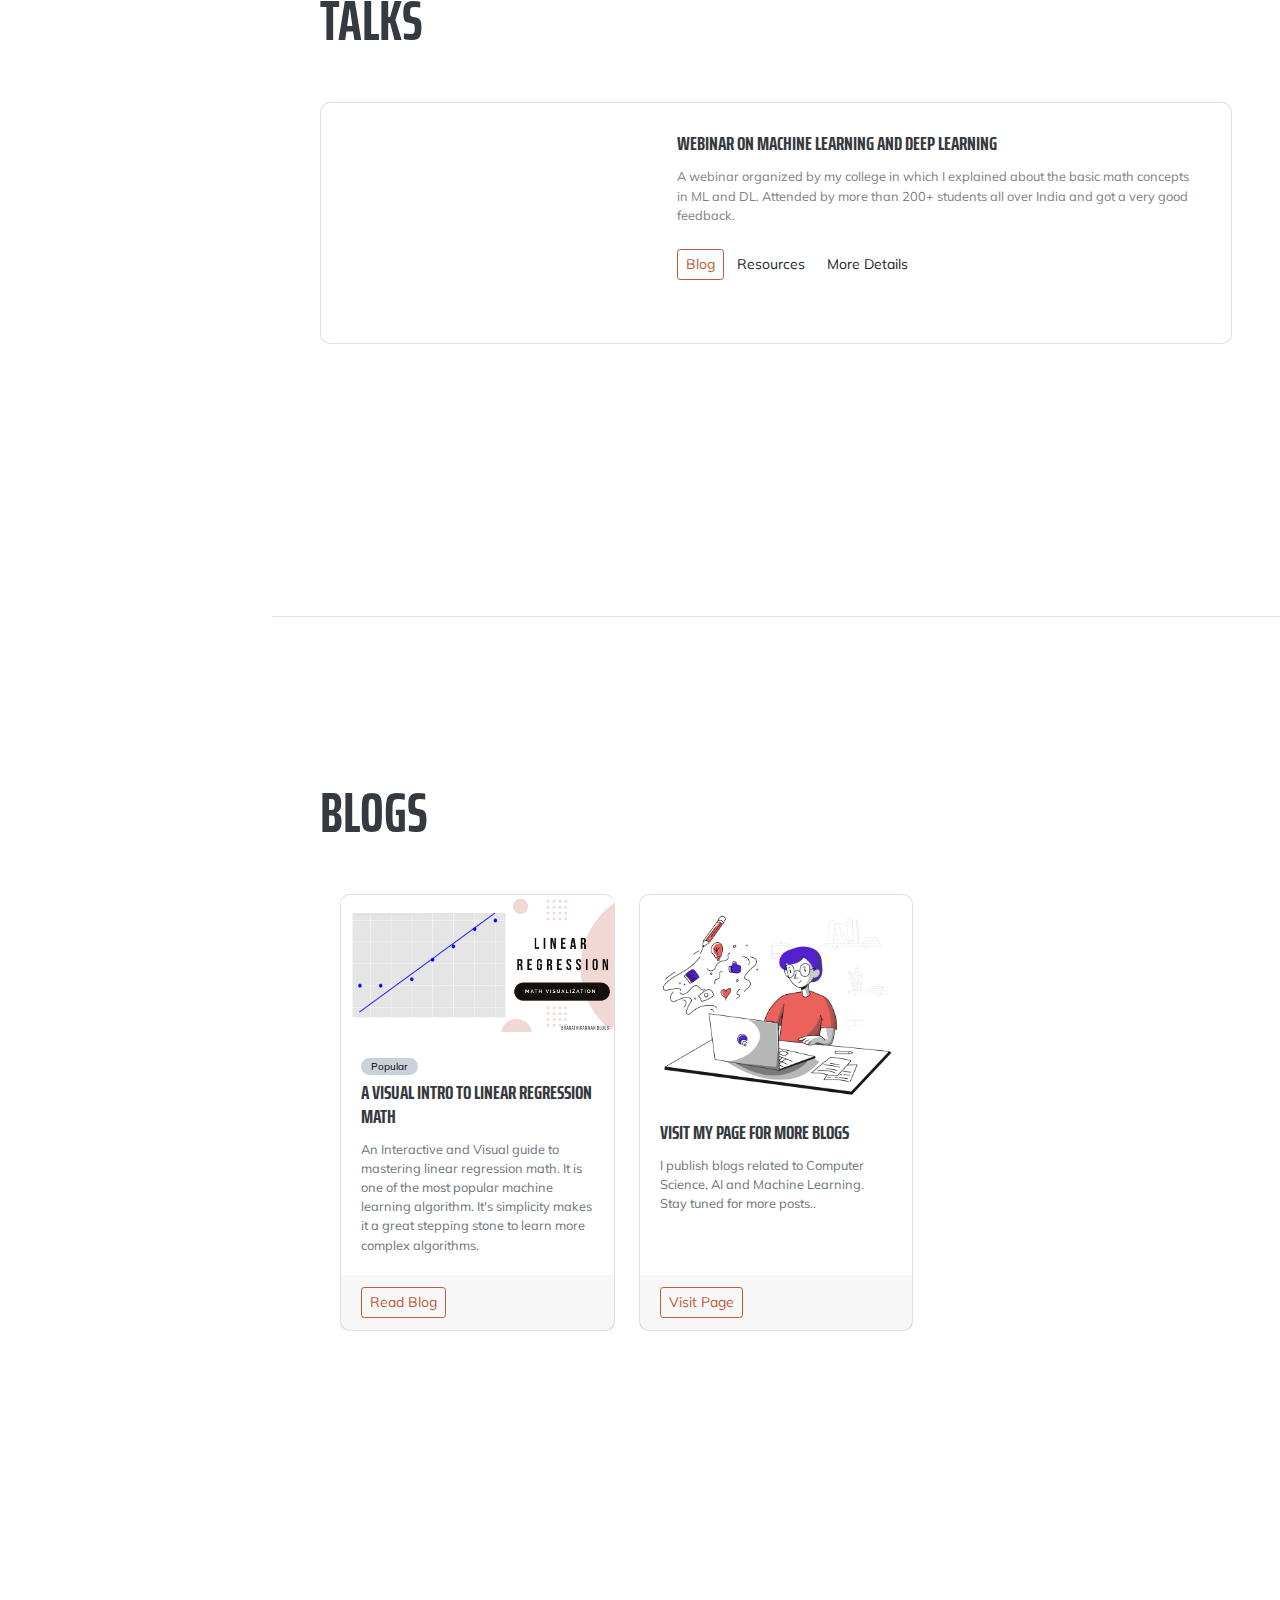
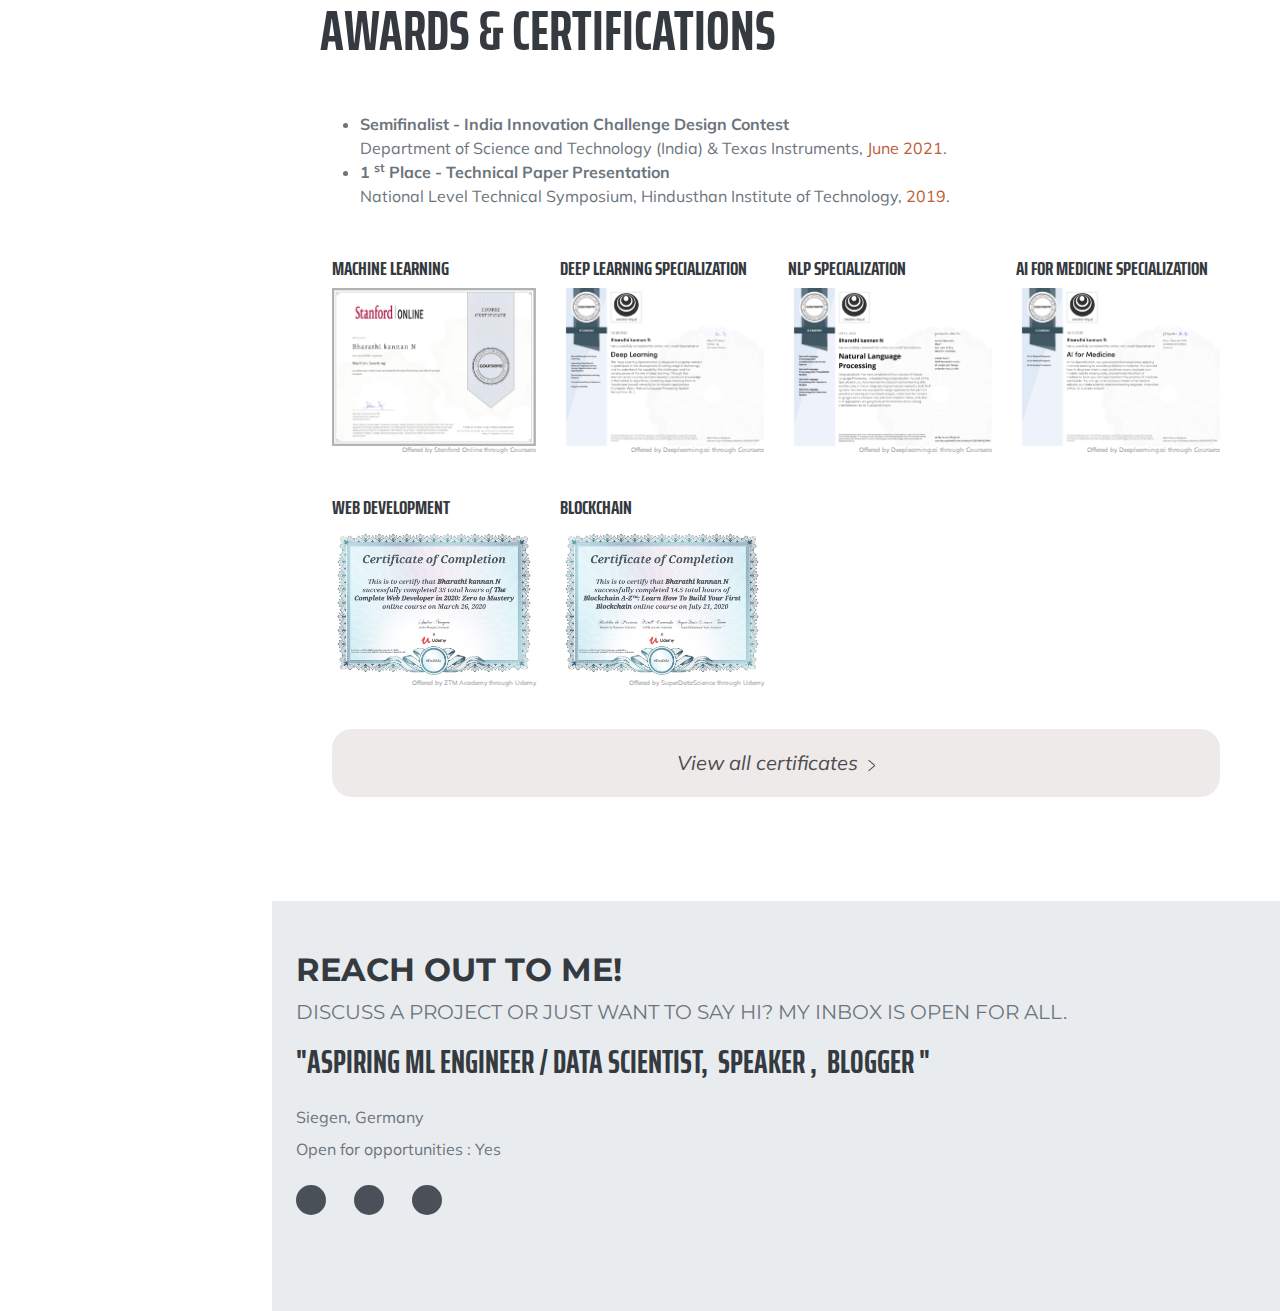
==== commit f0d82946: "refactor: Update card title and span text in index.html" ====
--- a/index.html
+++ b/index.html
@@ -244,7 +244,7 @@
                                 <!-- <img src="assets/img/ambulance-side.png" class="card-img-top card-img-top-fit pl-2 pr-2 pt-1" alt="DepthFusion" style="border-radius:8%;"> -->
                                 <div class="card-body"> 
                                     <h4 class="card-title mt-1 mb-1">Depth Fusion in Transformer-based Video Object Detection </h4>
-                                     <span style="color: rgb(0, 0, 0); background-color: rgb(201, 210, 218); border-radius: 10px; padding: 2px 10px 2px 10px; font-size: 10px;">IICDC 2019</span> 
+                                     <span style="color: rgb(0, 0, 0); background-color: rgb(201, 210, 218); border-radius: 10px; padding: 2px 10px 2px 10px; font-size: 10px;">Master Thesis</span> 
                                     <p class="card-text mt-1">• Developing depth fusion techniques for Transformer-based video object detection. <br>
                                         • Implemented a deformable-attention based latefusion mechanism to effectively fuse depth data into RGB pipeline. <br>
                                         • Implemented fusion as an attachable module, so that the same model can work with and without depth data. <br>
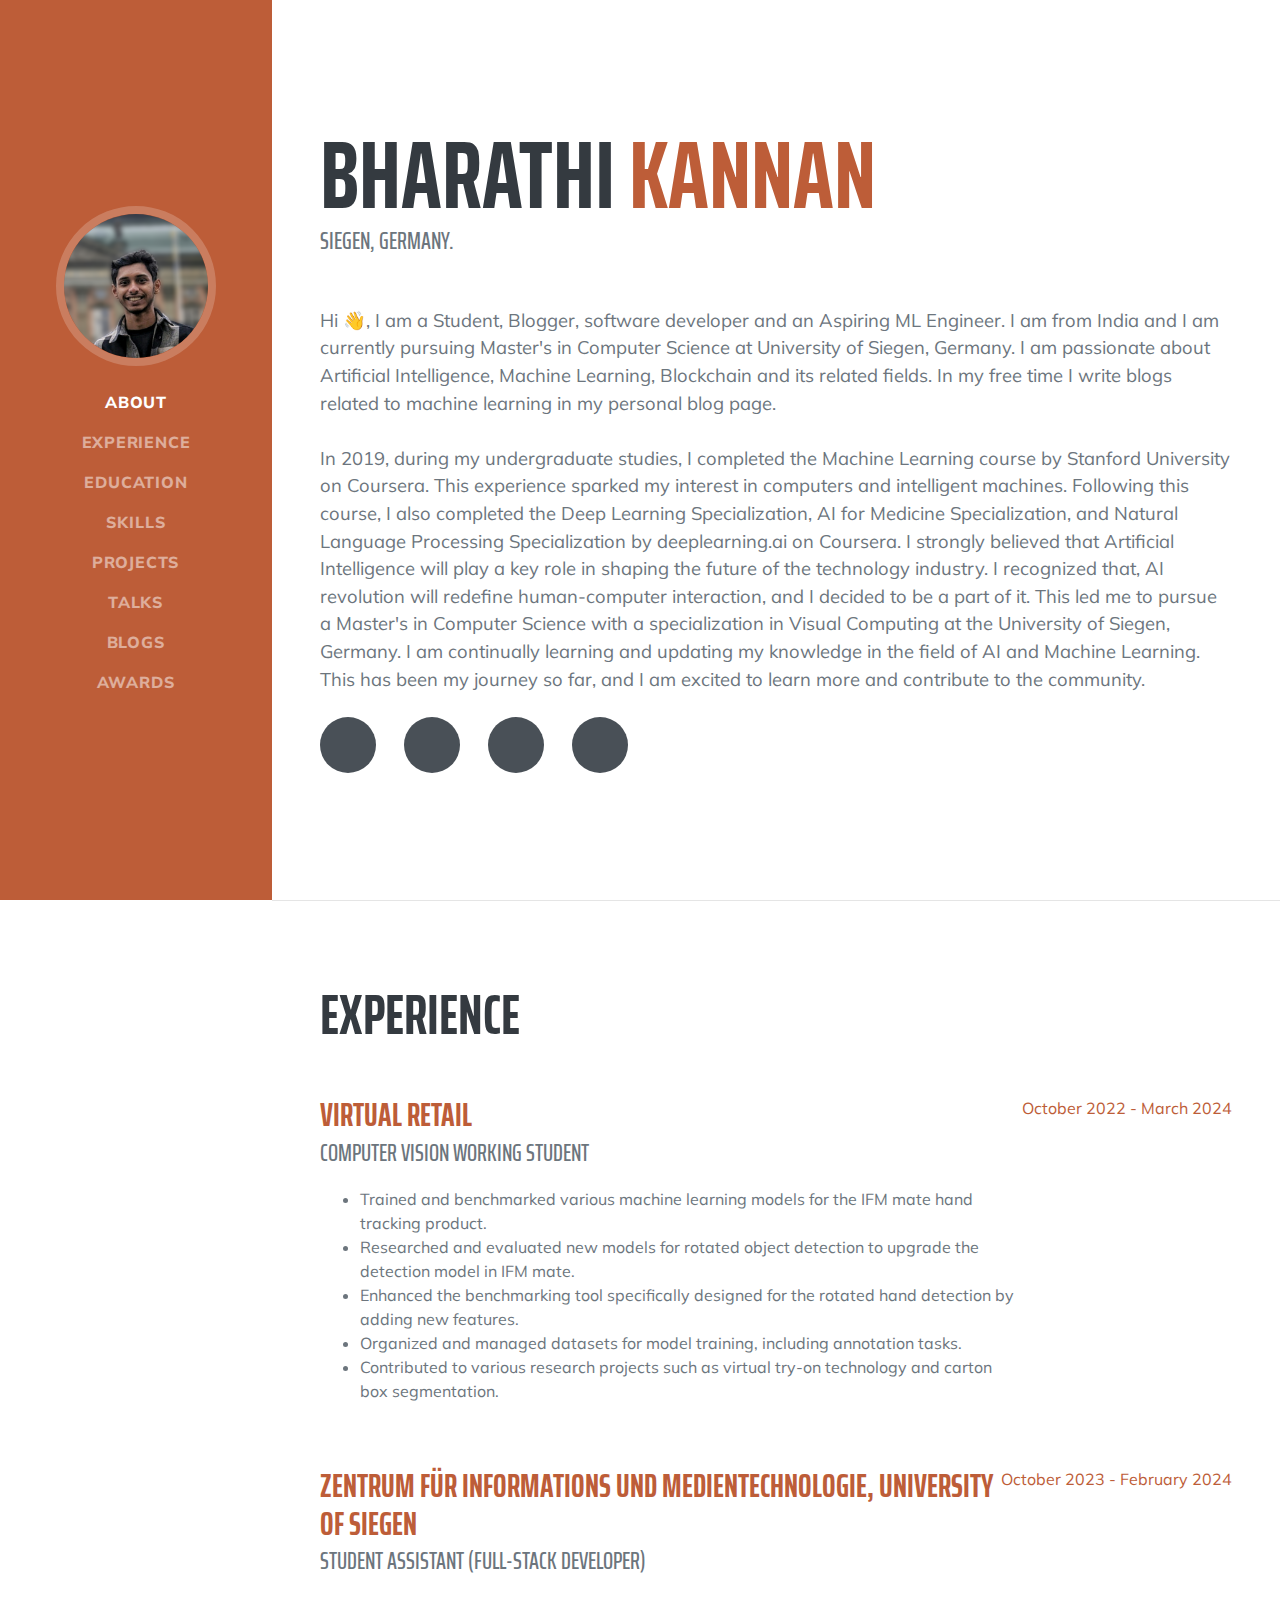
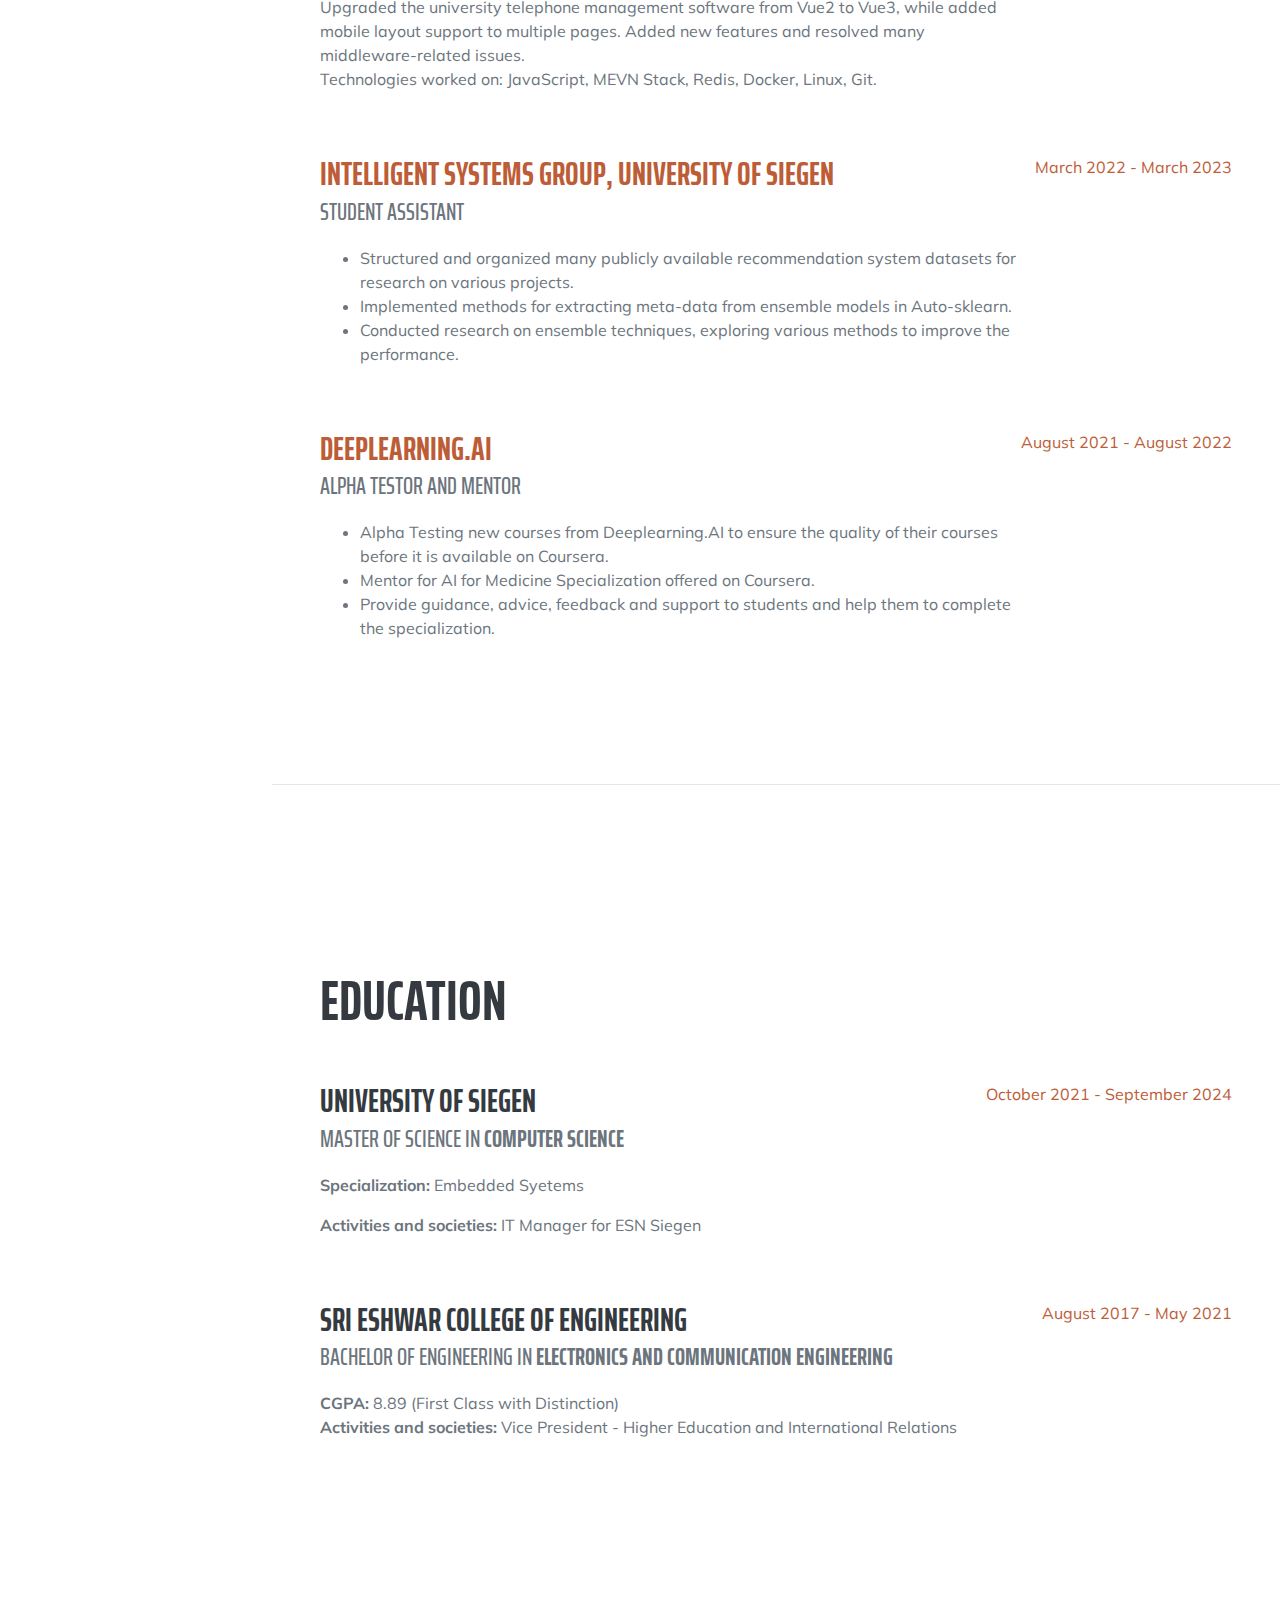
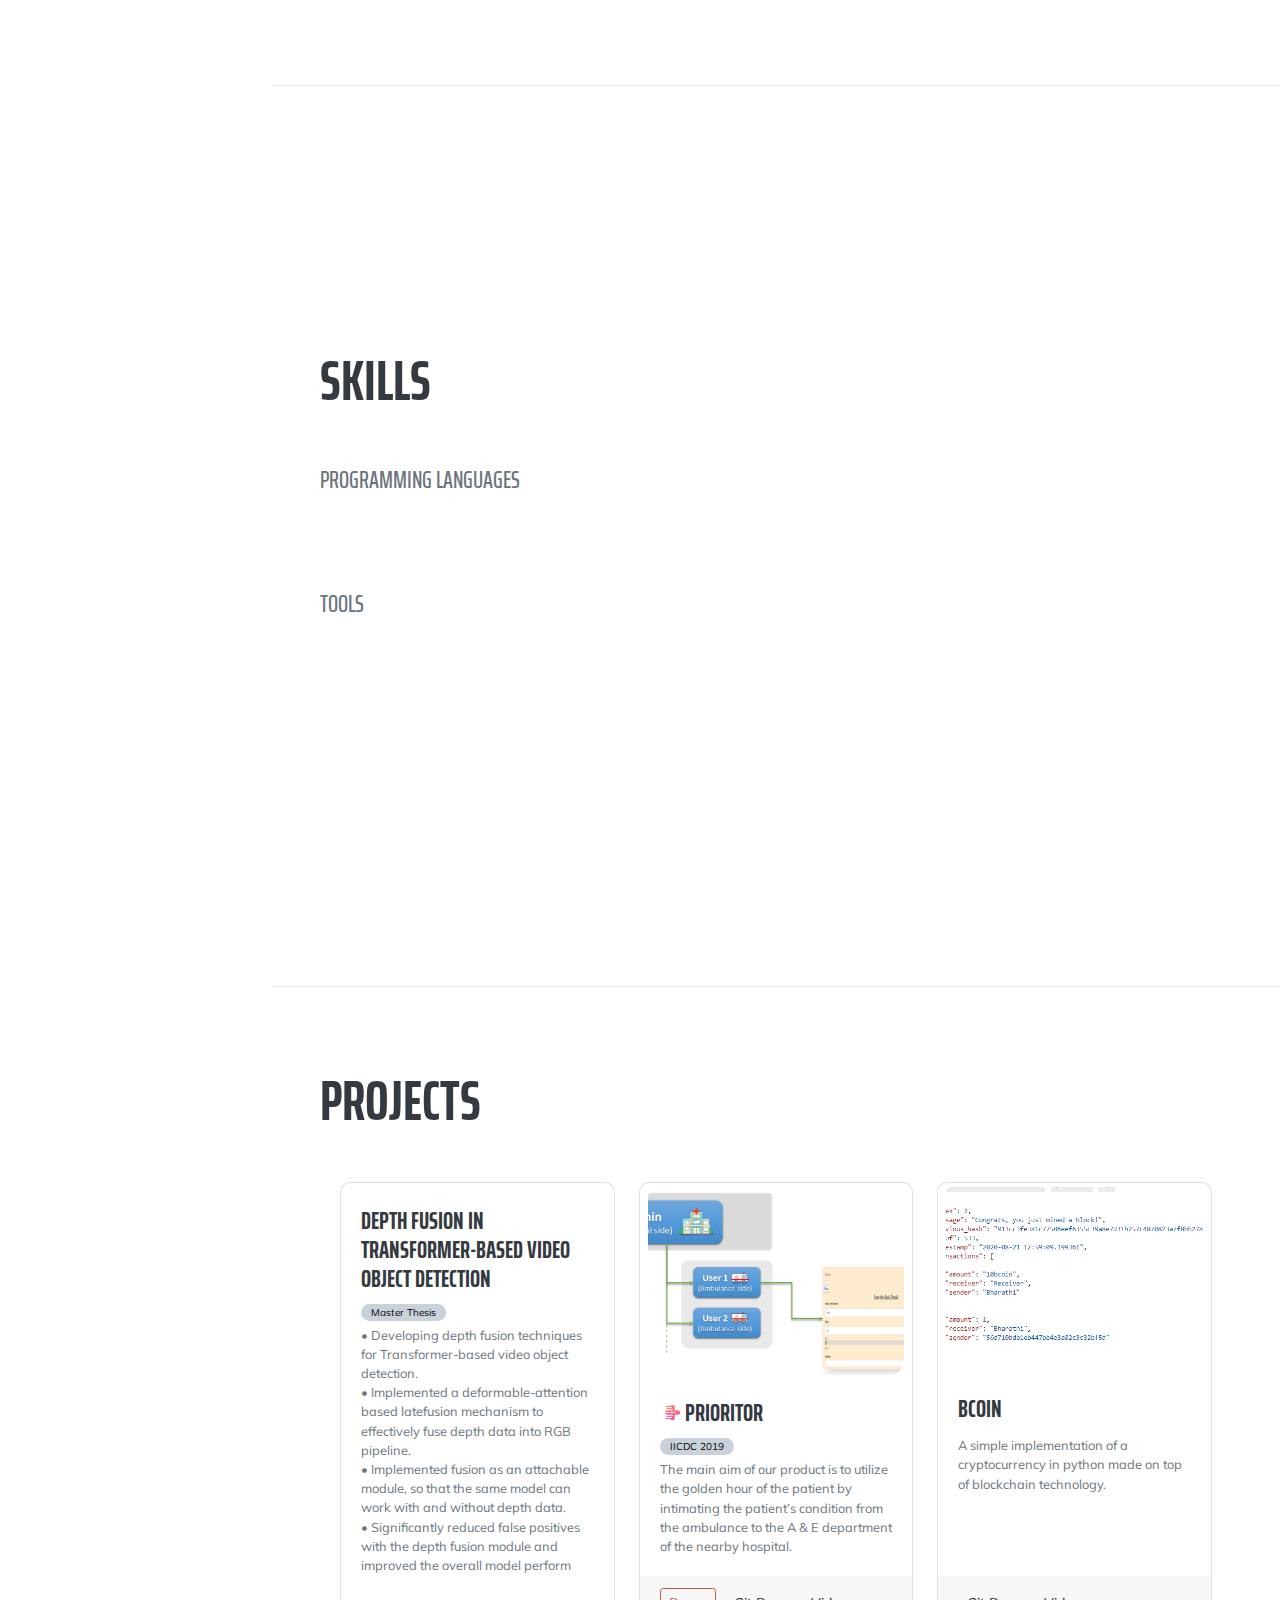
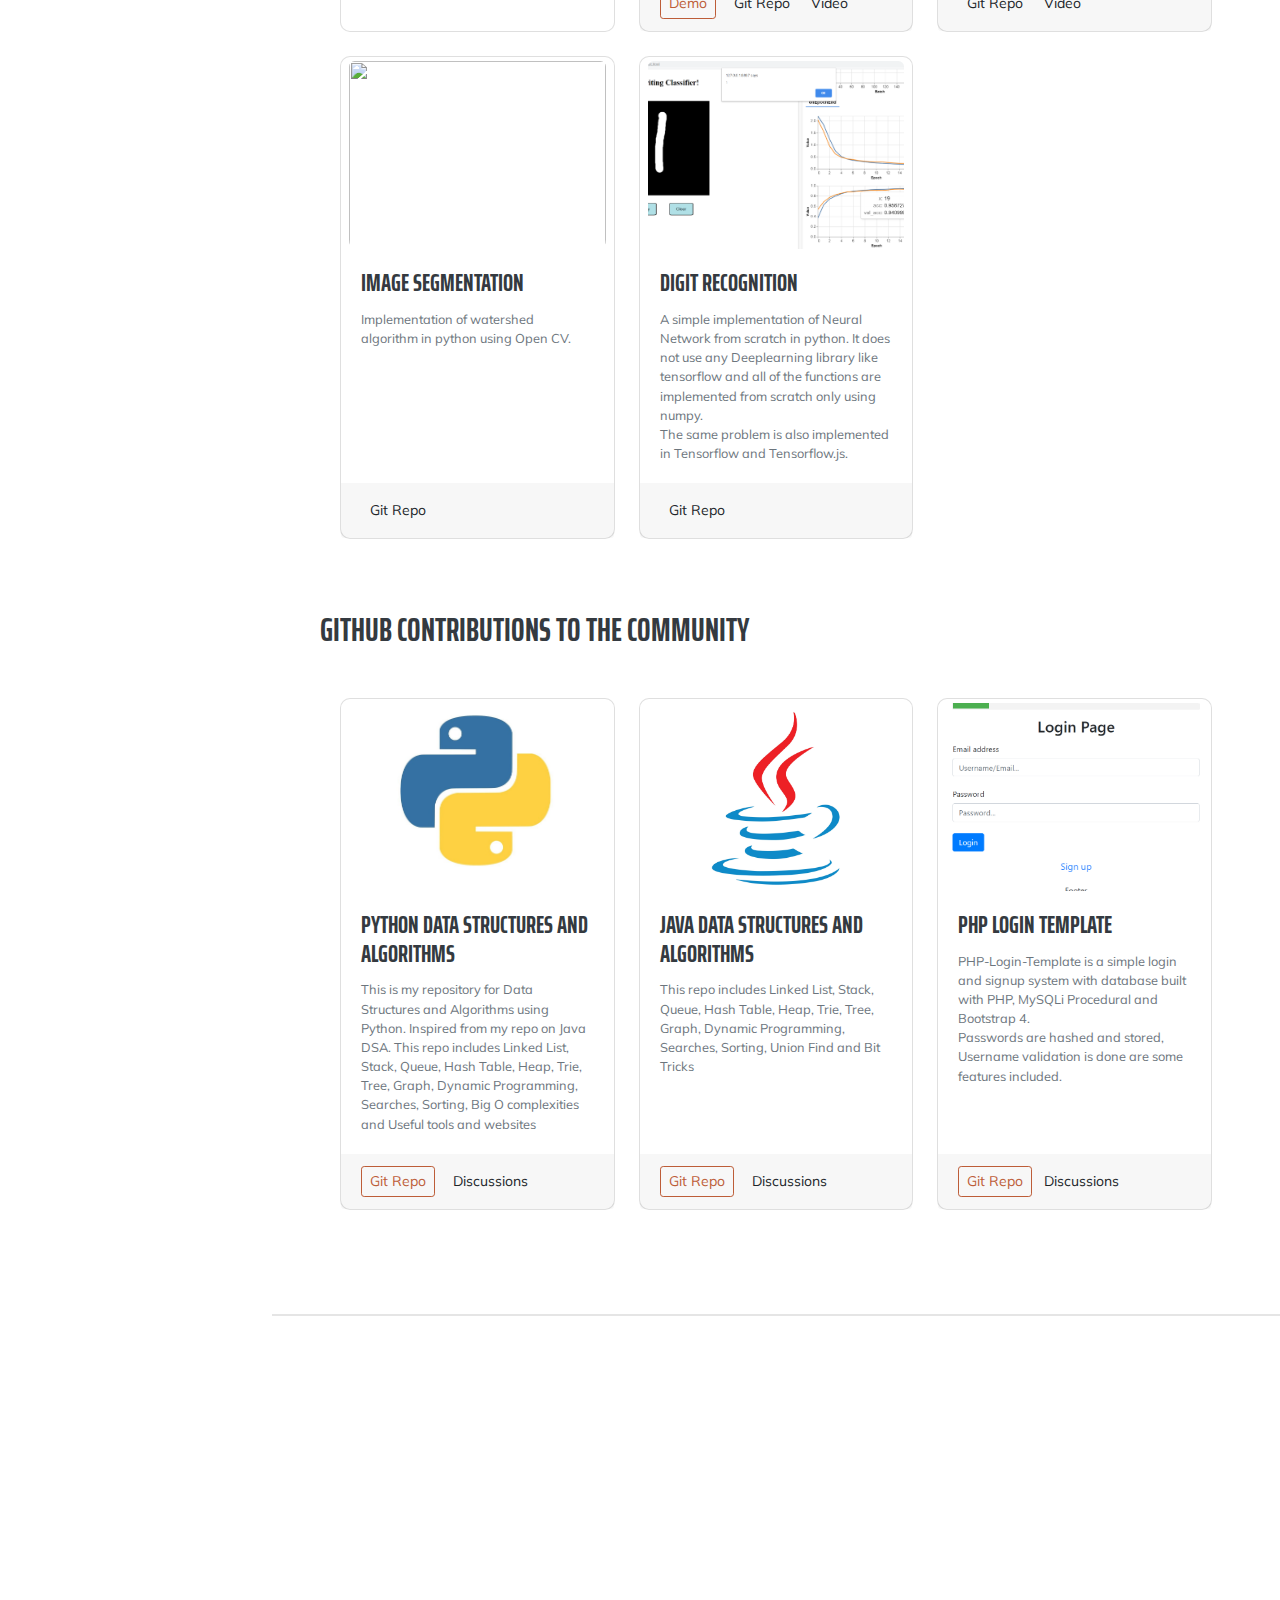
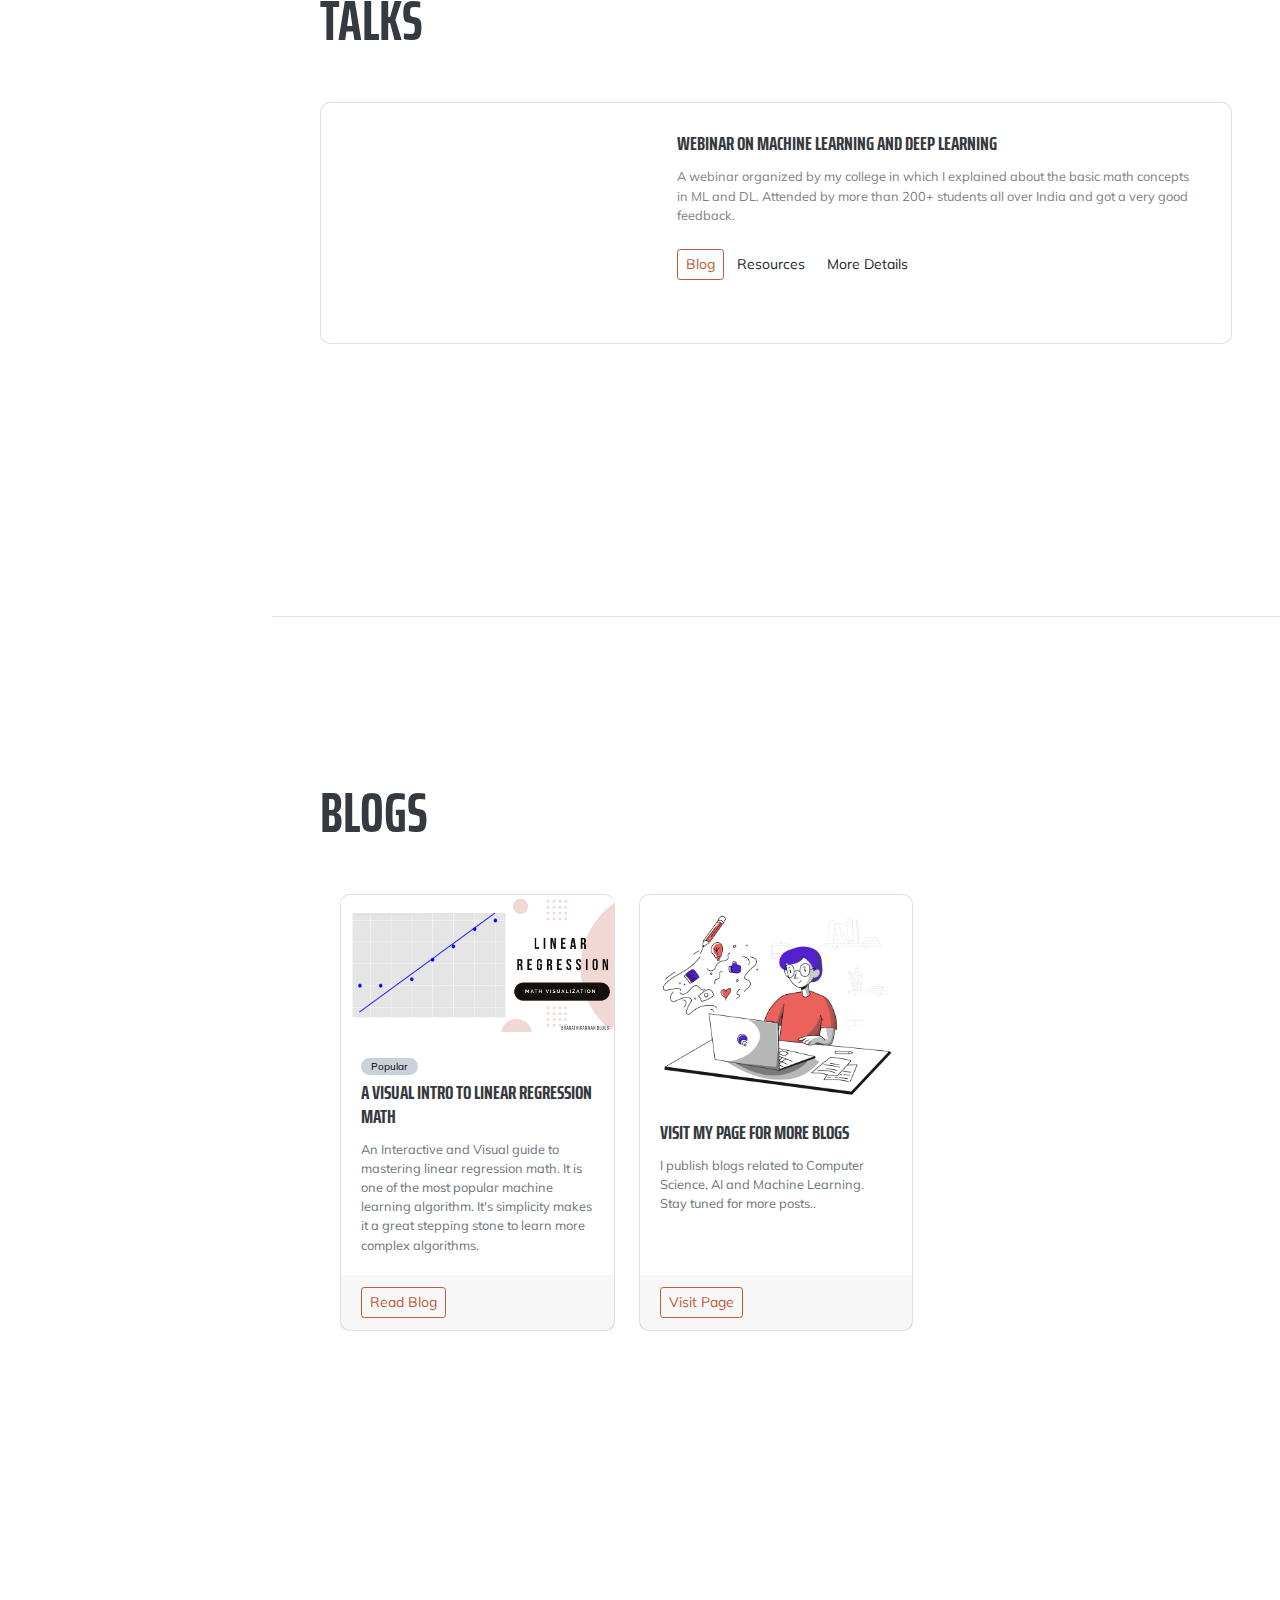
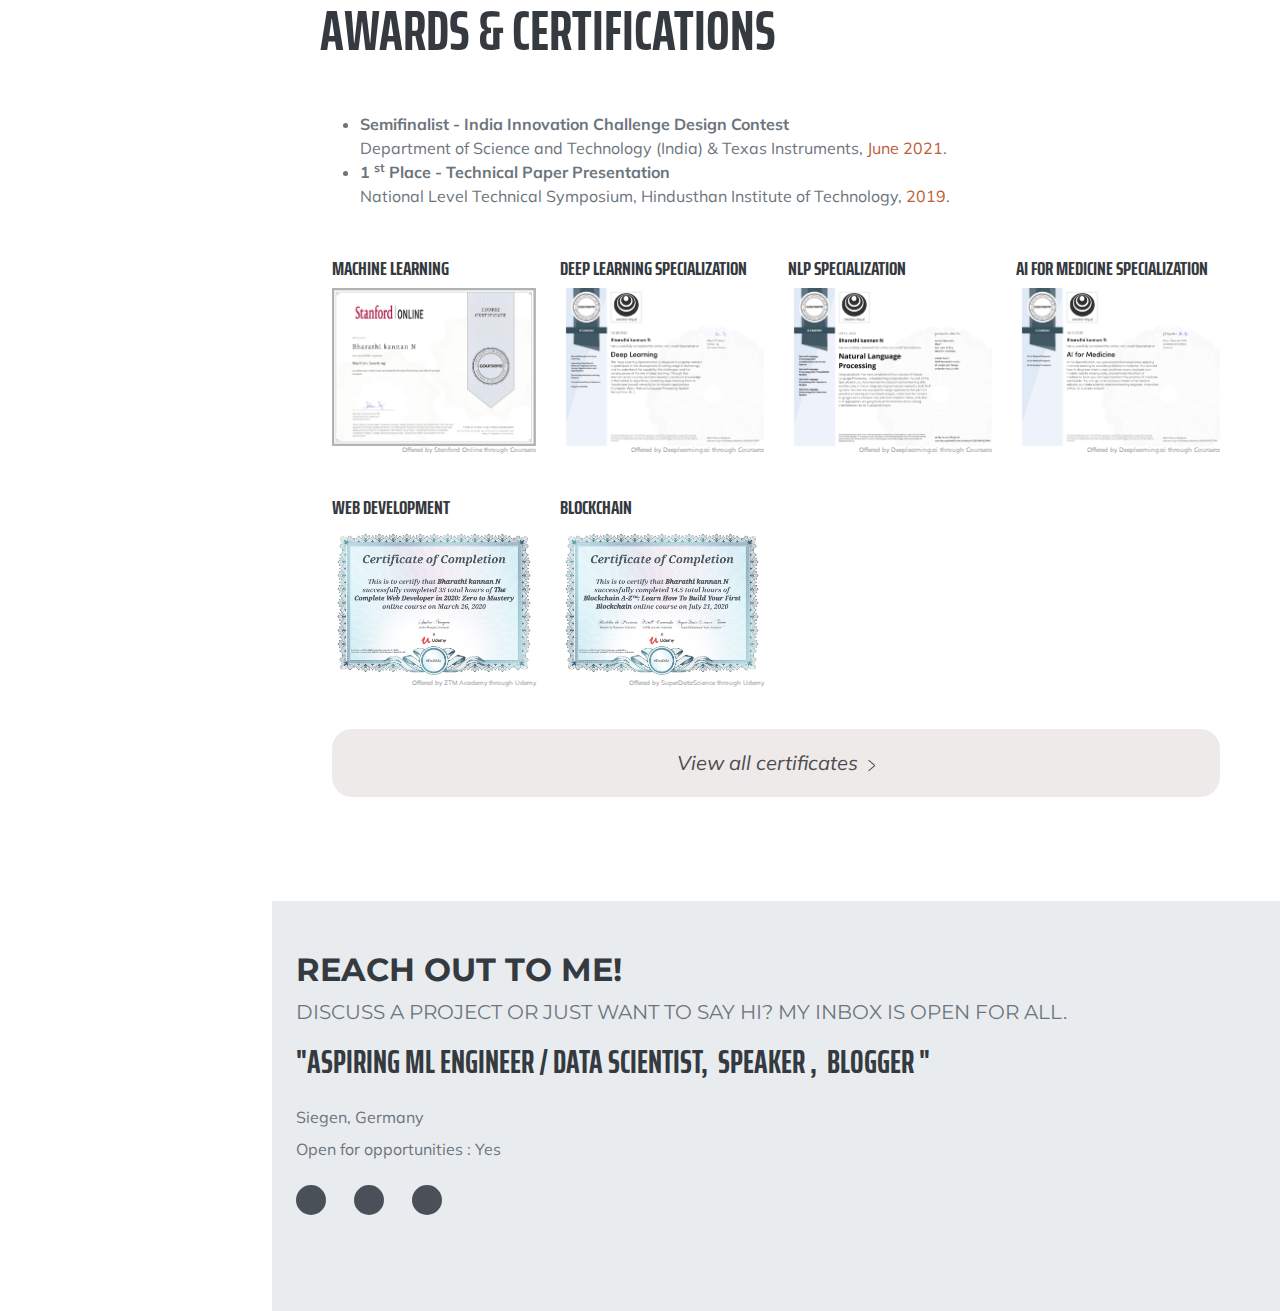
==== commit 51ebdfd0: "Update date ranges in index.html" ====
--- a/index.html
+++ b/index.html
@@ -164,7 +164,7 @@
                                 <li>Provide guidance, advice, feedback and support to students and help them to complete the specialization.</li>
                             </ul>
                         </div>
-                        <div class="flex-shrink-0"><span class="text-primary">August 2021 - Present</span></div>
+                        <div class="flex-shrink-0"><span class="text-primary">August 2021 - August 2022</span></div>
                     </div>
                 </div>
             </section>
@@ -183,7 +183,7 @@
                             </div>
                             <!-- <p>CGPA: <b>8.89</b> (First Class with Distinction)</p> -->
                         </div>
-                        <div class="flex-shrink-0"><span class="text-primary">October 2021 - Present</span></div>
+                        <div class="flex-shrink-0"><span class="text-primary">October 2021 - September 2024</span></div>
                     </div>
                     <div class="d-flex flex-column flex-md-row justify-content-between mb-5">
                         <div class="flex-grow-1">
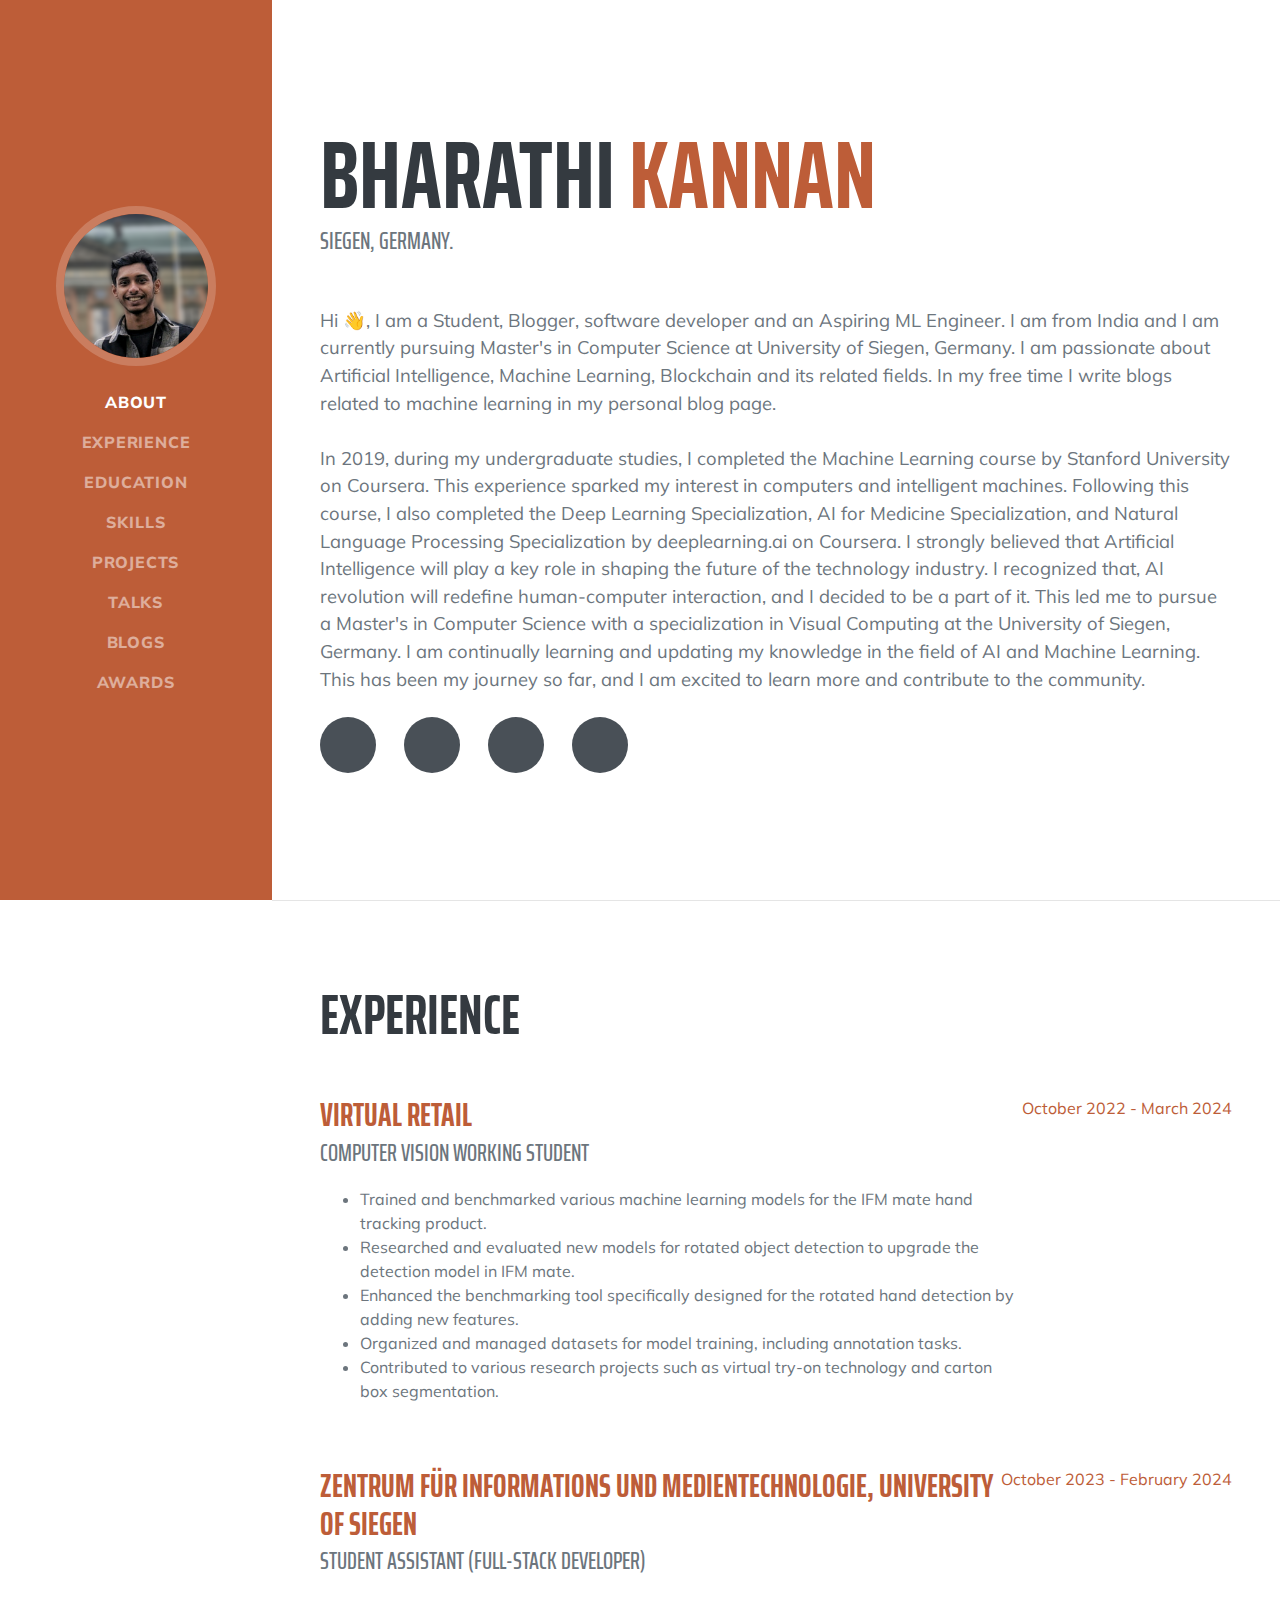
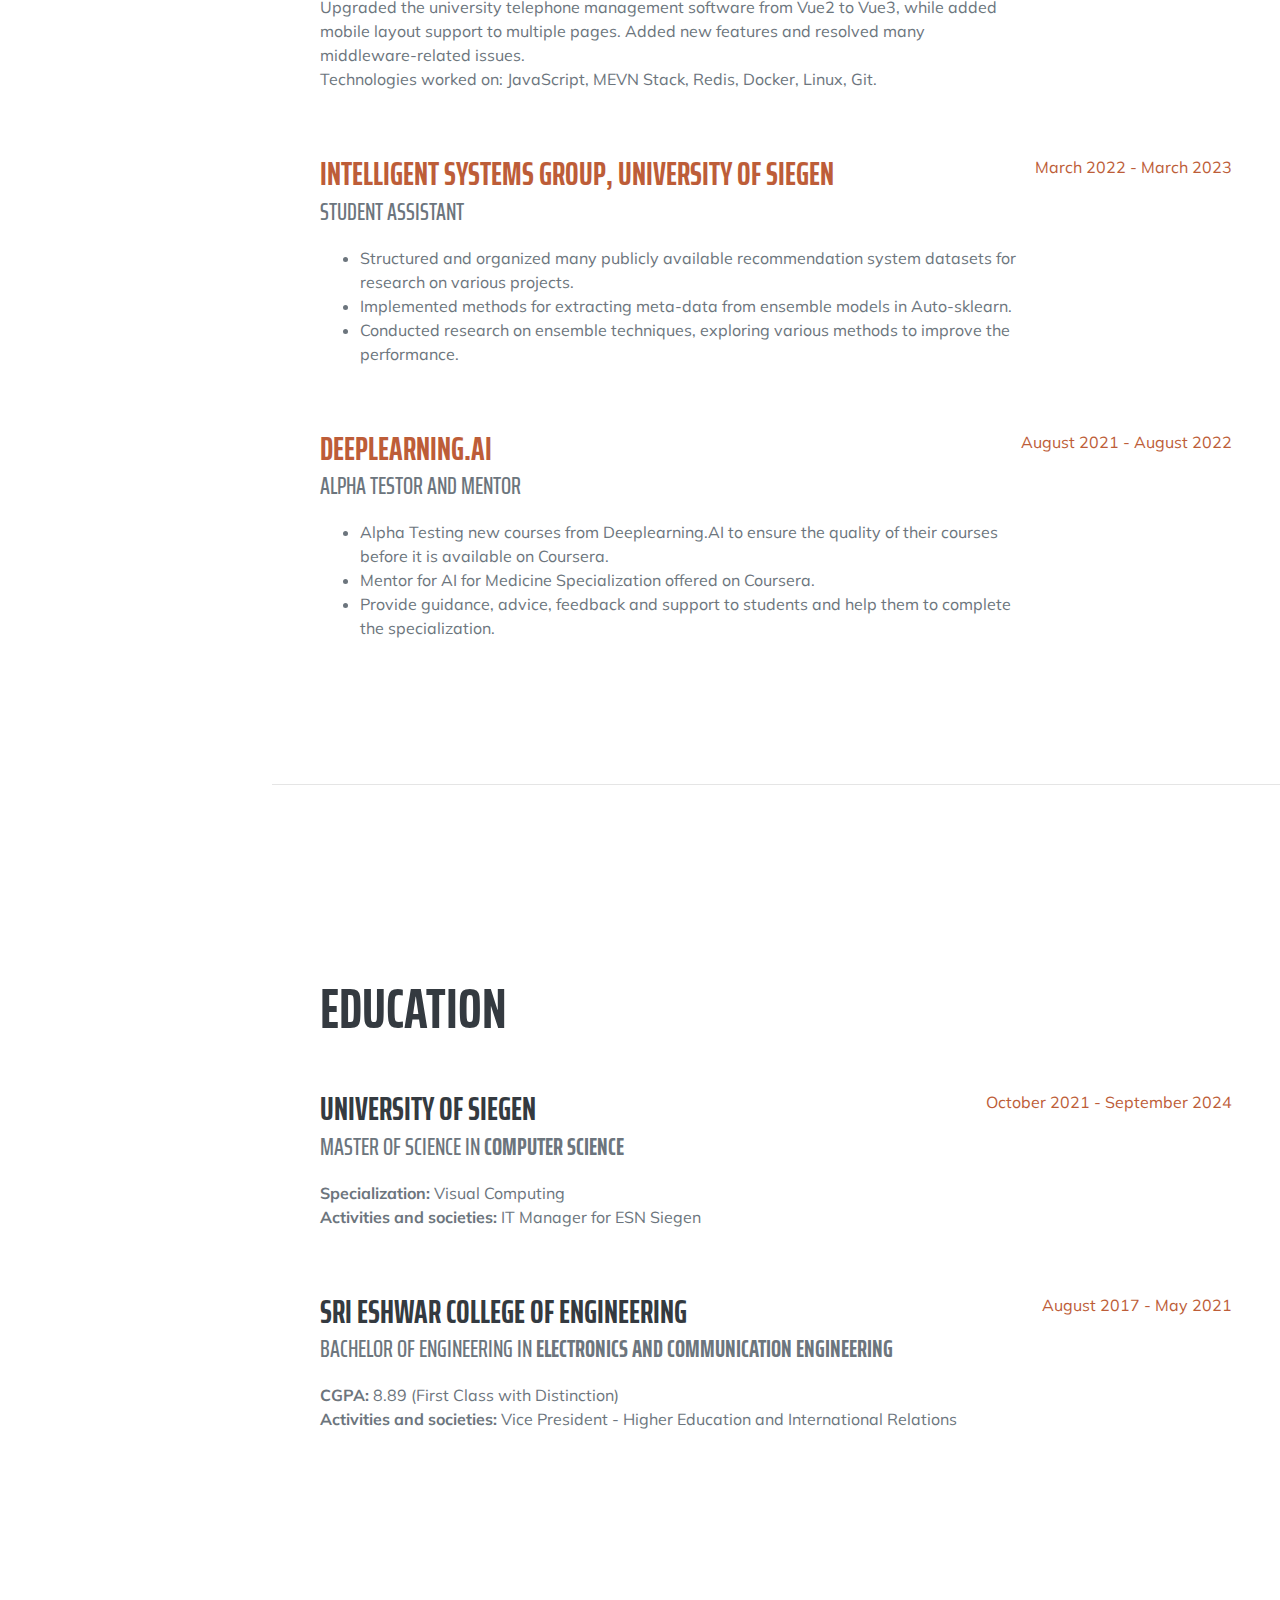
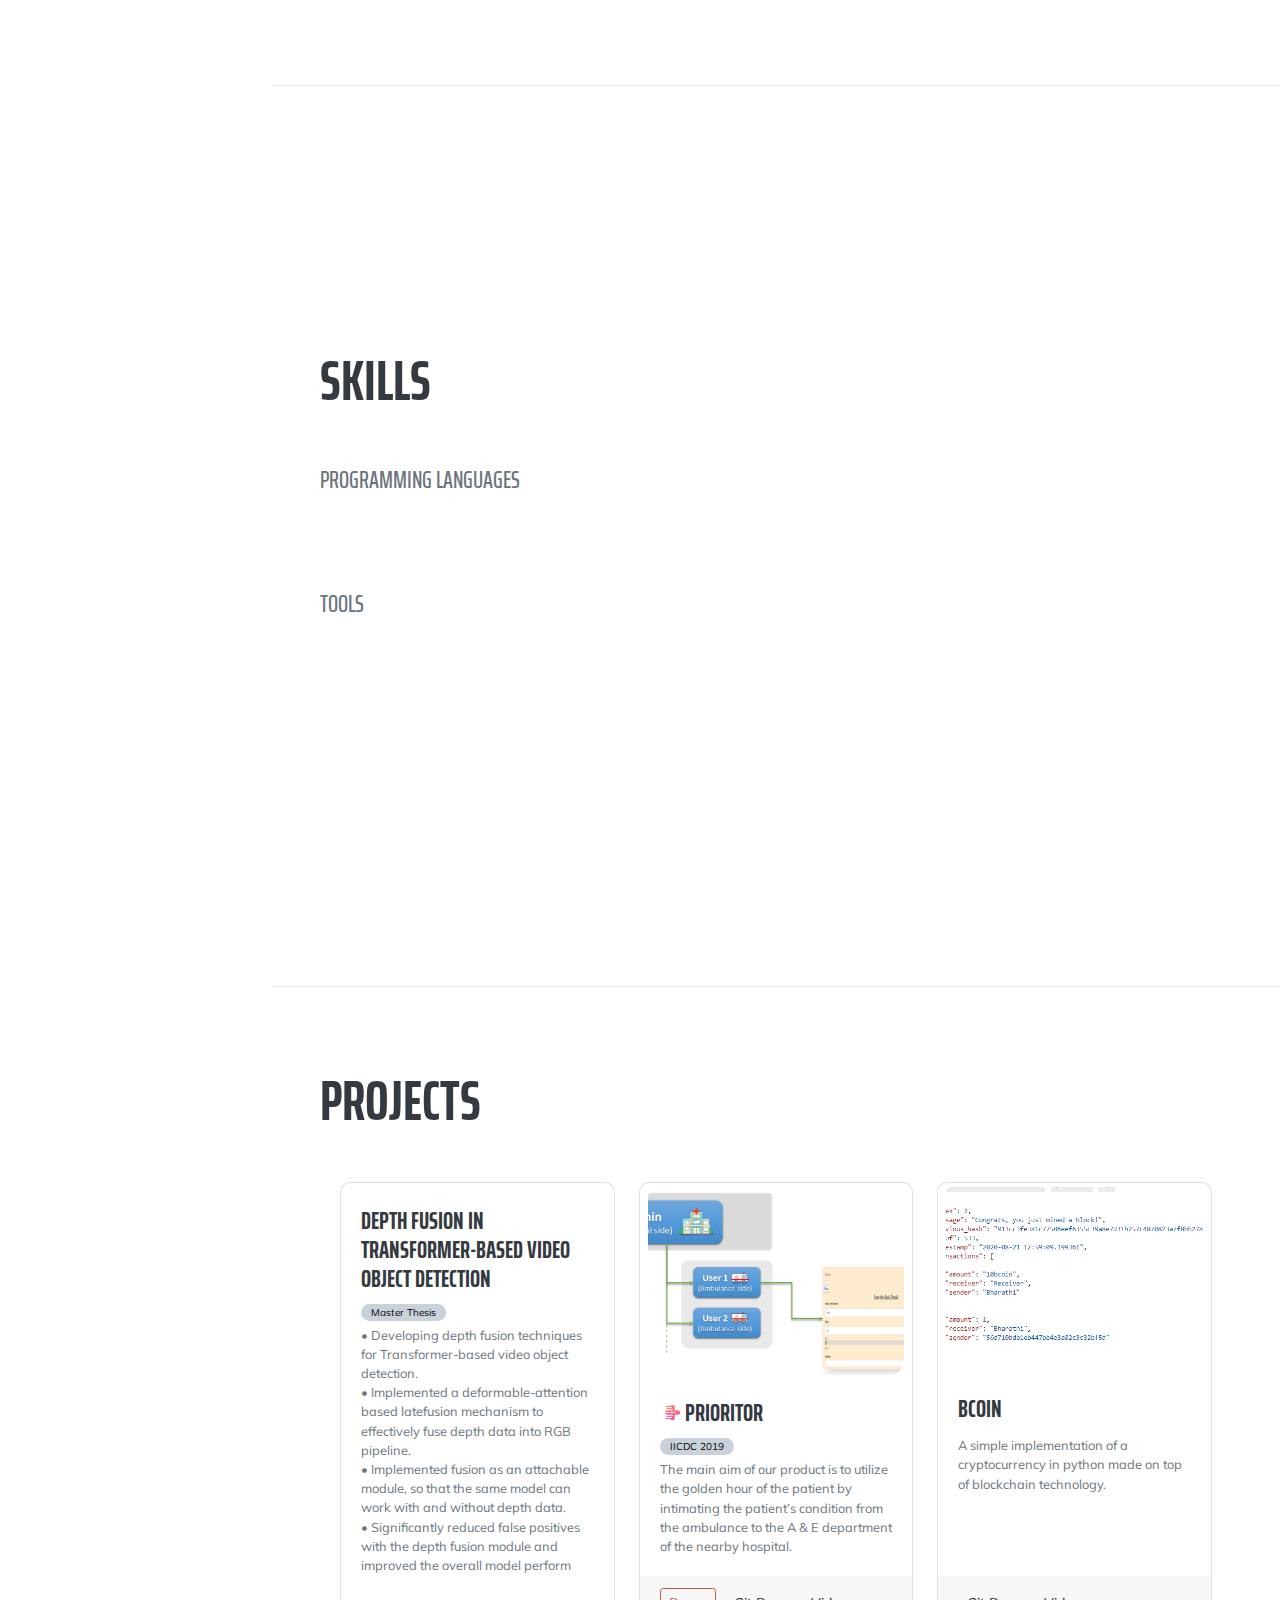
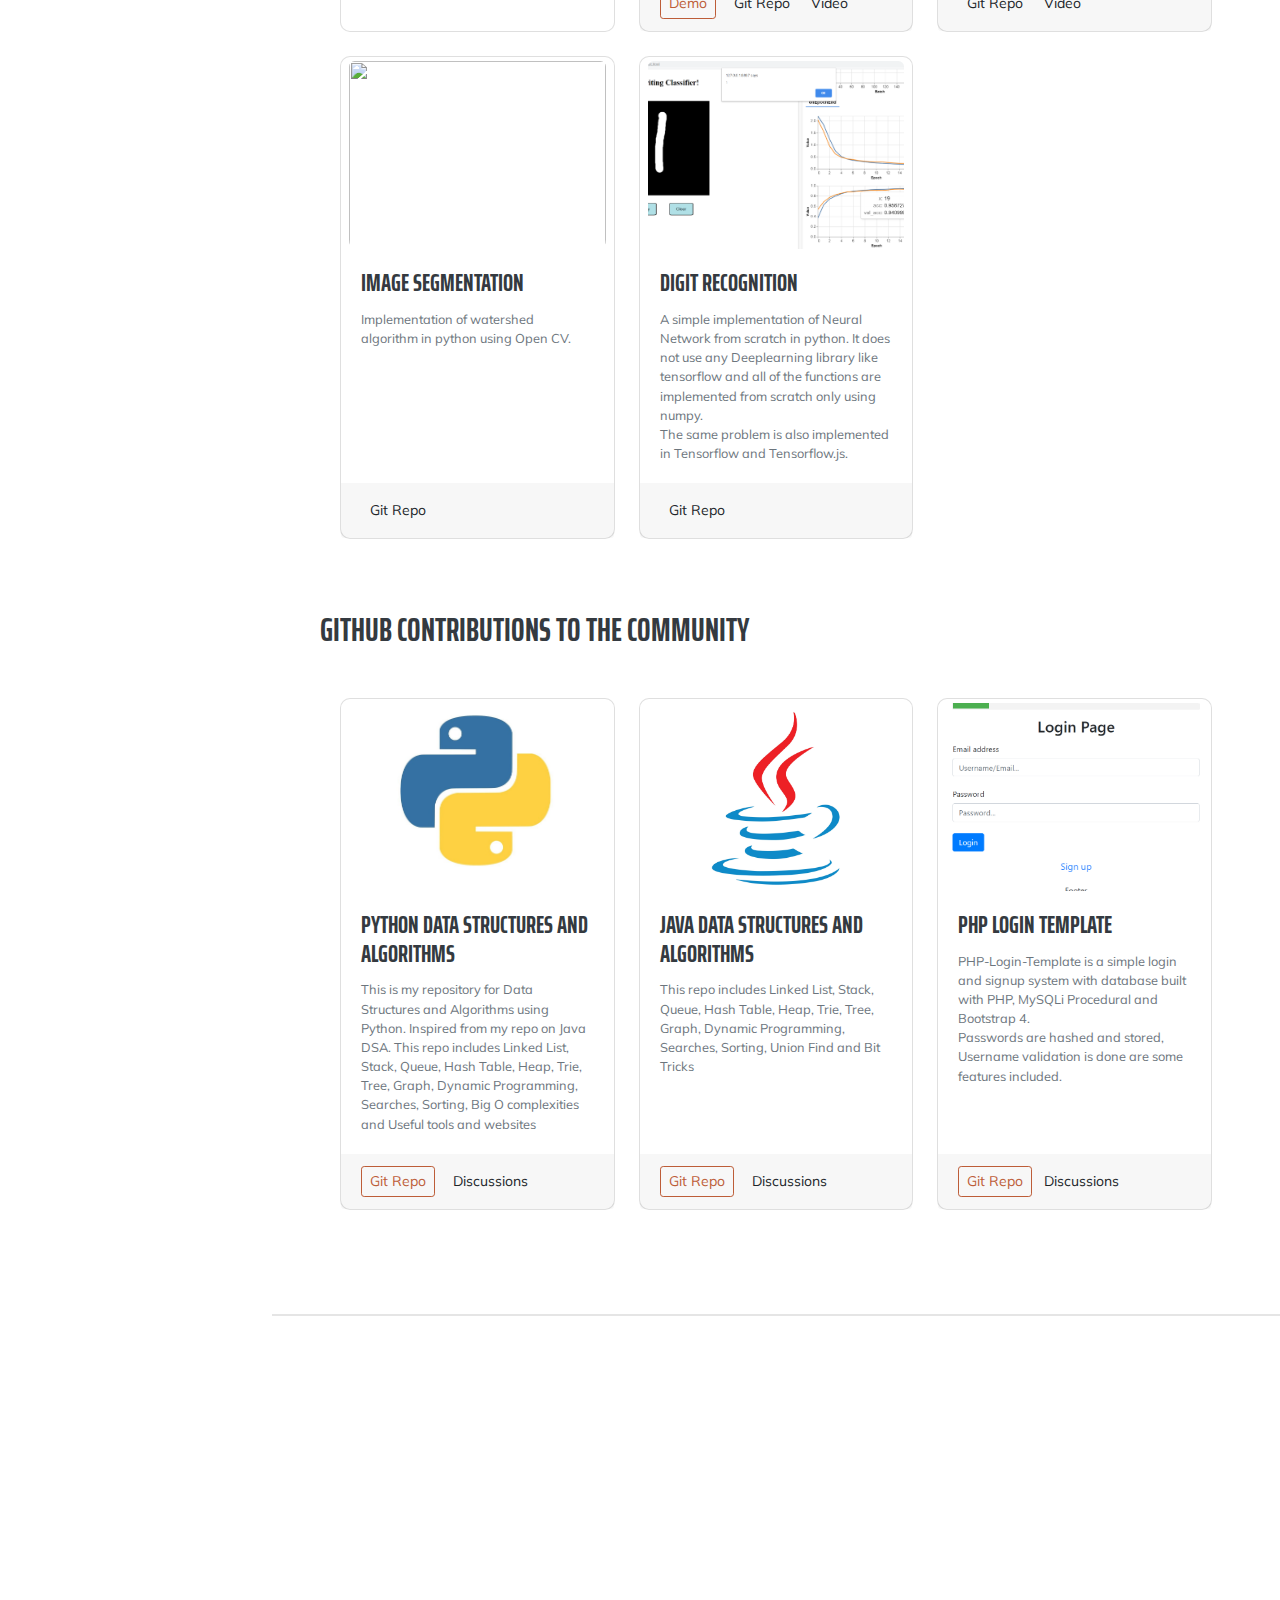
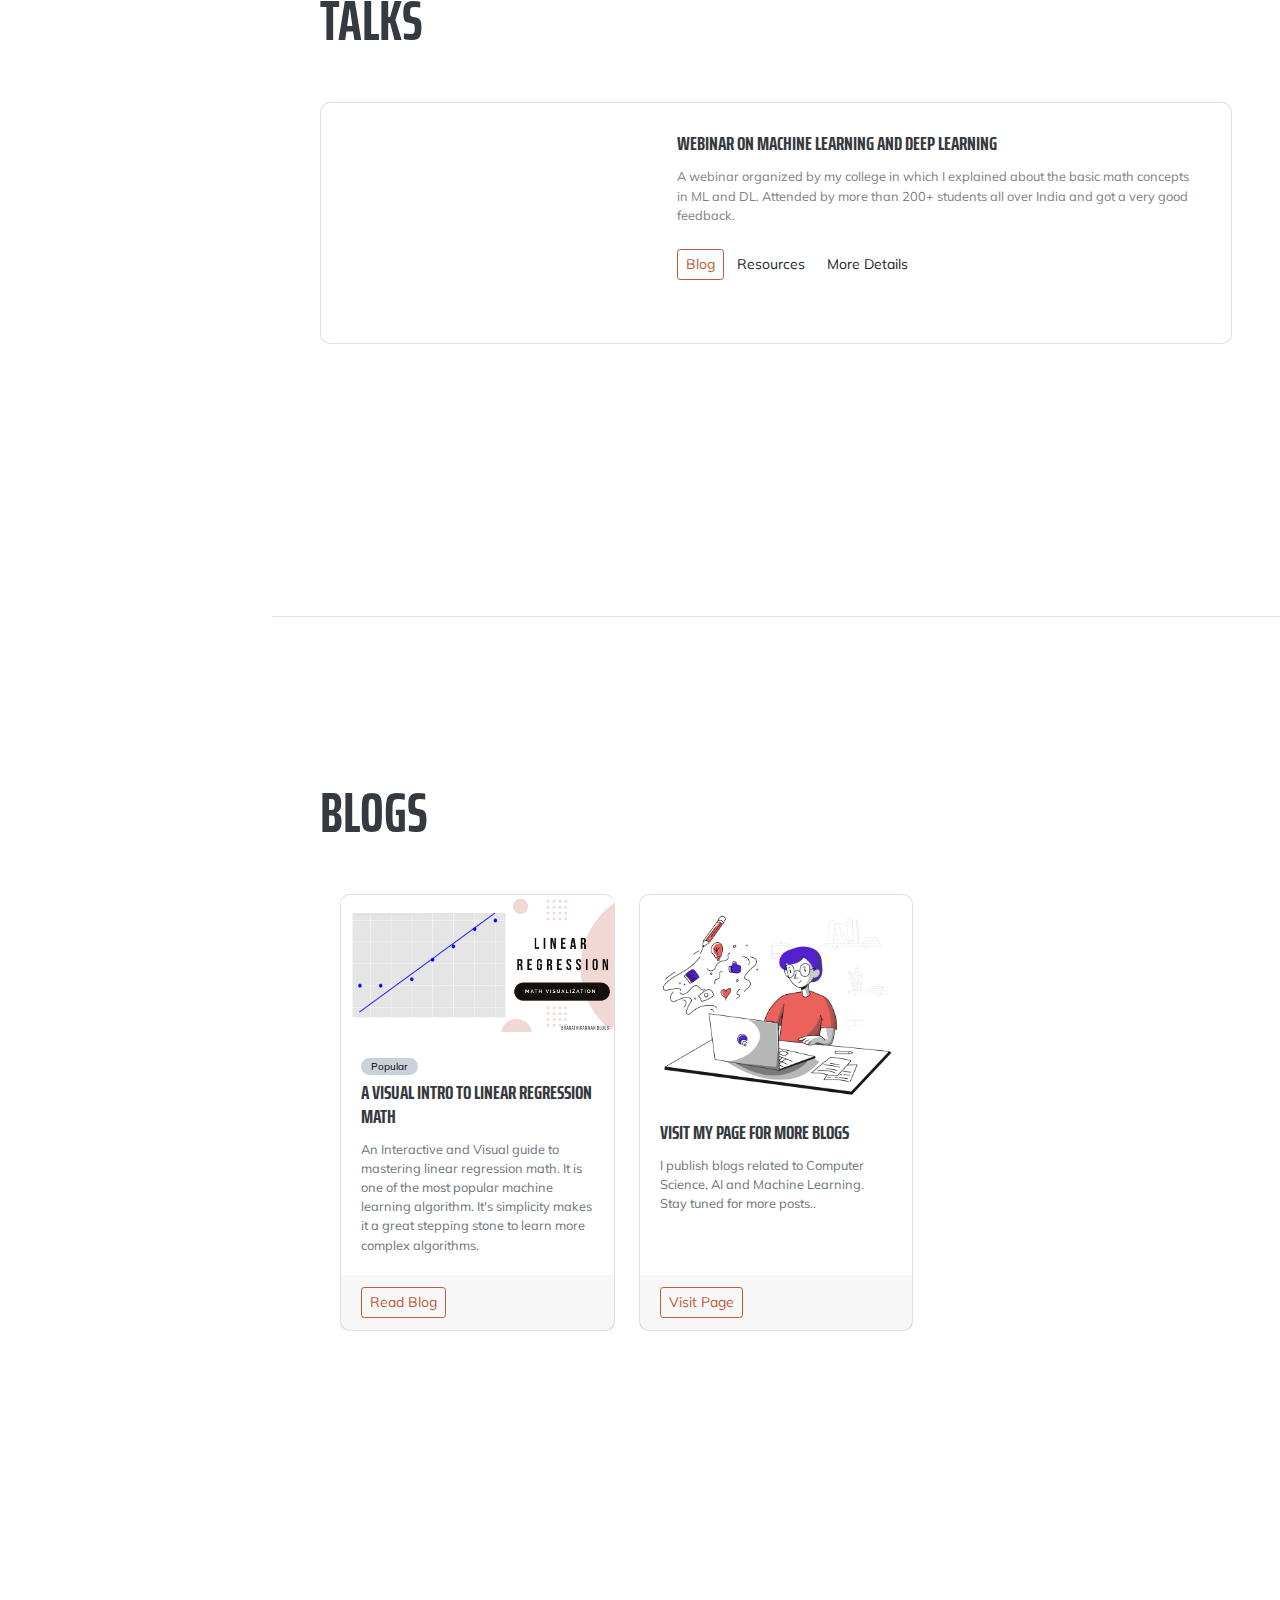
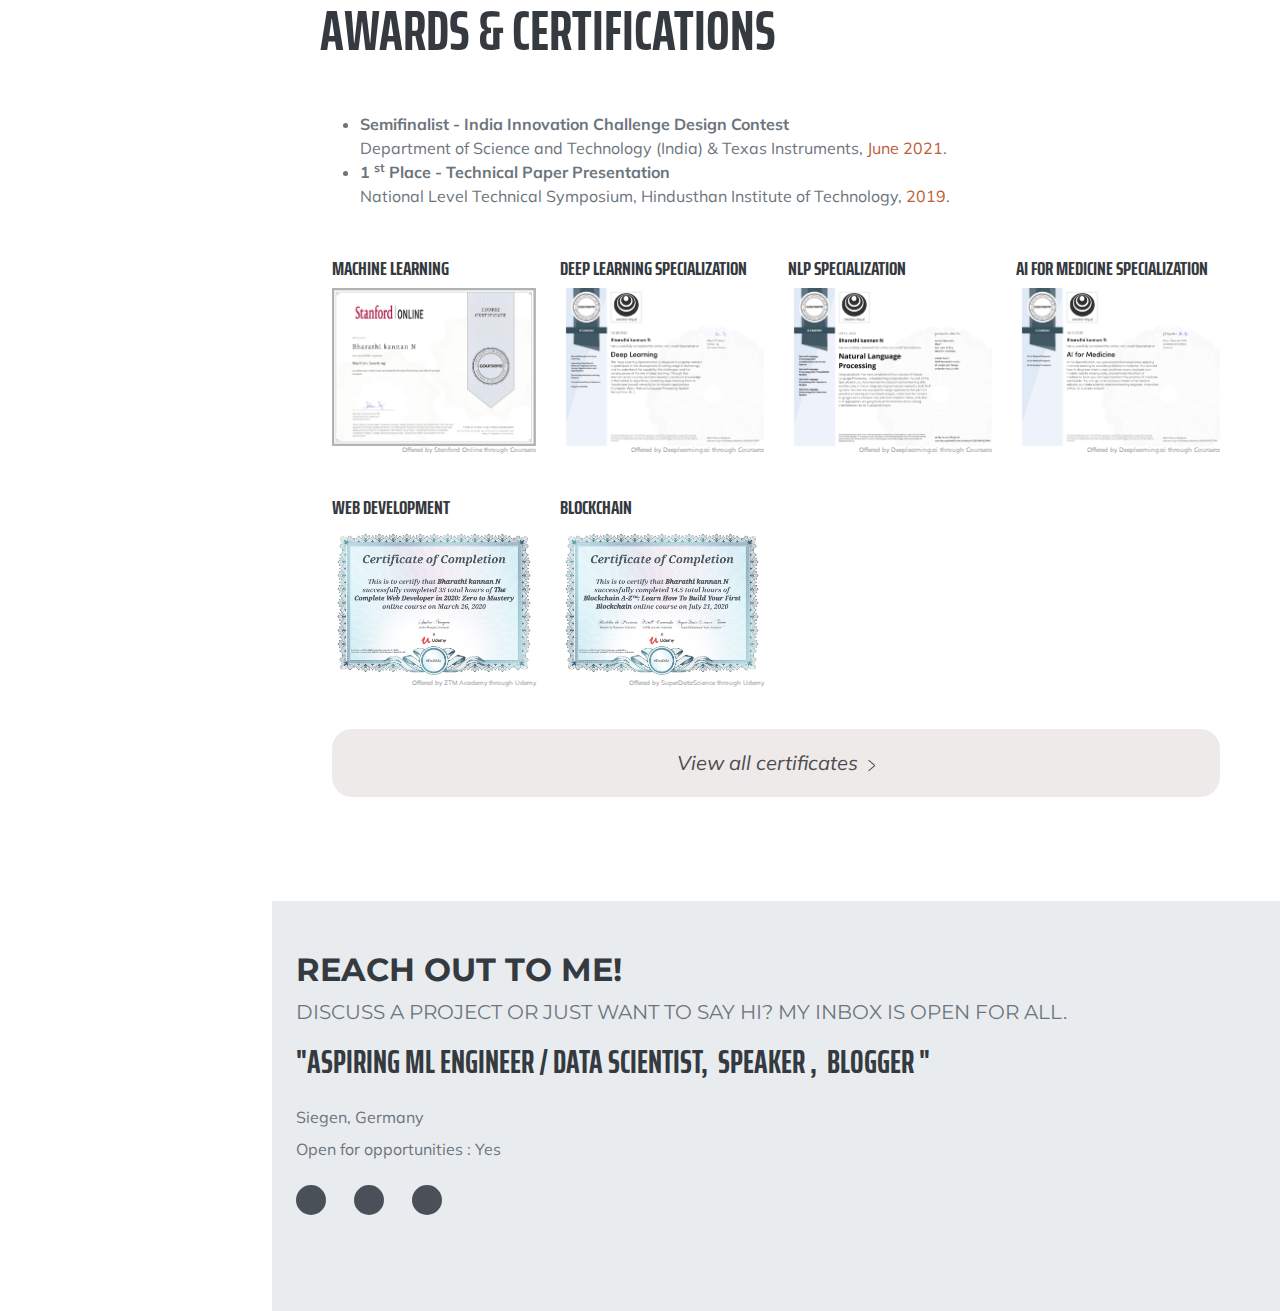
==== commit 1b9d3728: "Update specialization and activities in education section" ====
--- a/index.html
+++ b/index.html
@@ -178,8 +178,8 @@
                             <h3 class="mb-0">University of Siegen</h3>
                             <div class="subheading mb-3">Master of Science in <b>Computer Science</b></div>
                             <div>
-                                <p><b>Specialization: </b>Embedded Syetems</p>
-                                <p><b>Activities and societies: </b>IT Manager for ESN Siegen</p>
+                                <p><b>Specialization: </b>Visual Computing<br>
+                                    <b>Activities and societies: </b>IT Manager for ESN Siegen</p>
                             </div>
                             <!-- <p>CGPA: <b>8.89</b> (First Class with Distinction)</p> -->
                         </div>
@@ -190,7 +190,8 @@
                             <h3 class="mb-0">Sri Eshwar College of Engineering</h3>
                             <div class="subheading mb-3">Bachelor of Engineering in <b>Electronics and Communication Engineering</b></div>
                             <div>
-                                <p><b>CGPA:</b> 8.89 (First Class with Distinction)<br><b>Activities and societies:</b> Vice President - Higher Education and International Relations</p>
+                                <p><b>CGPA:</b> 8.89 (First Class with Distinction)<br>
+                                    <b>Activities and societies:</b> Vice President - Higher Education and International Relations</p>
                             </div>
                             
                         </div>
